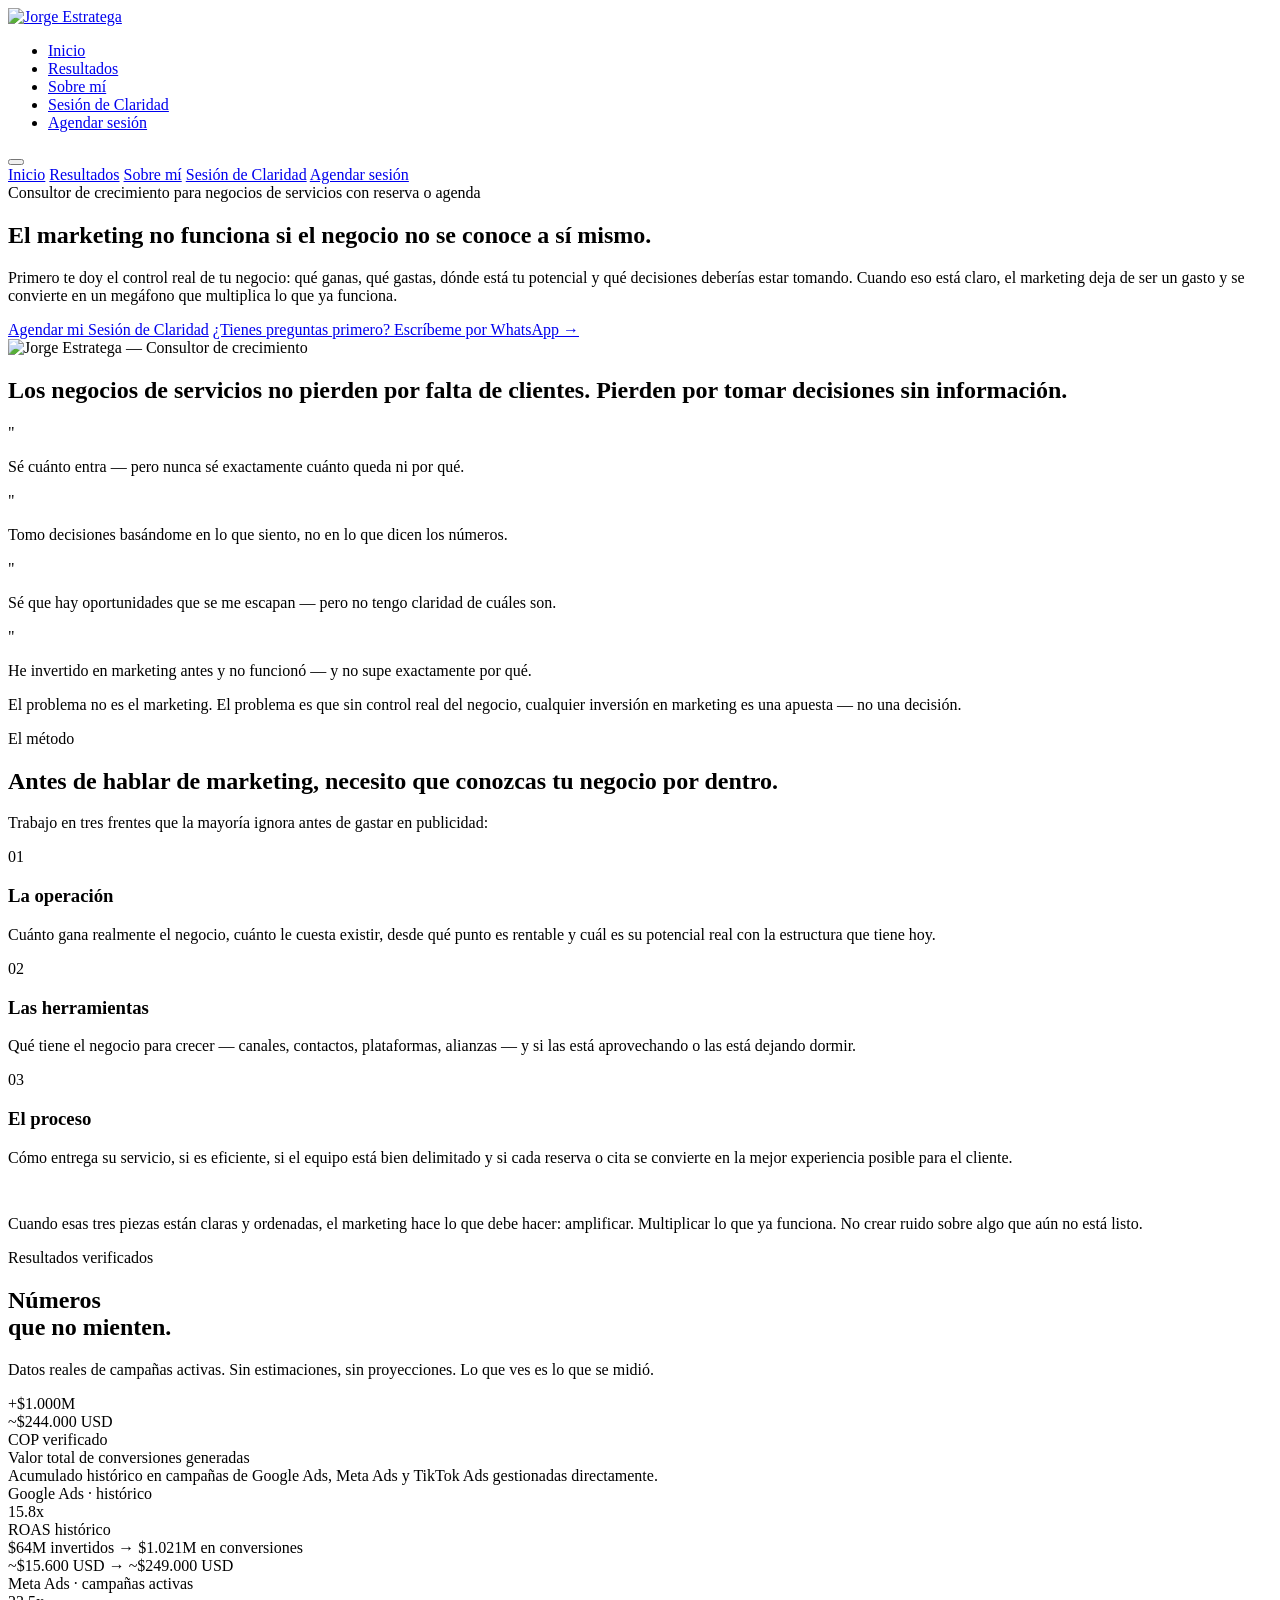
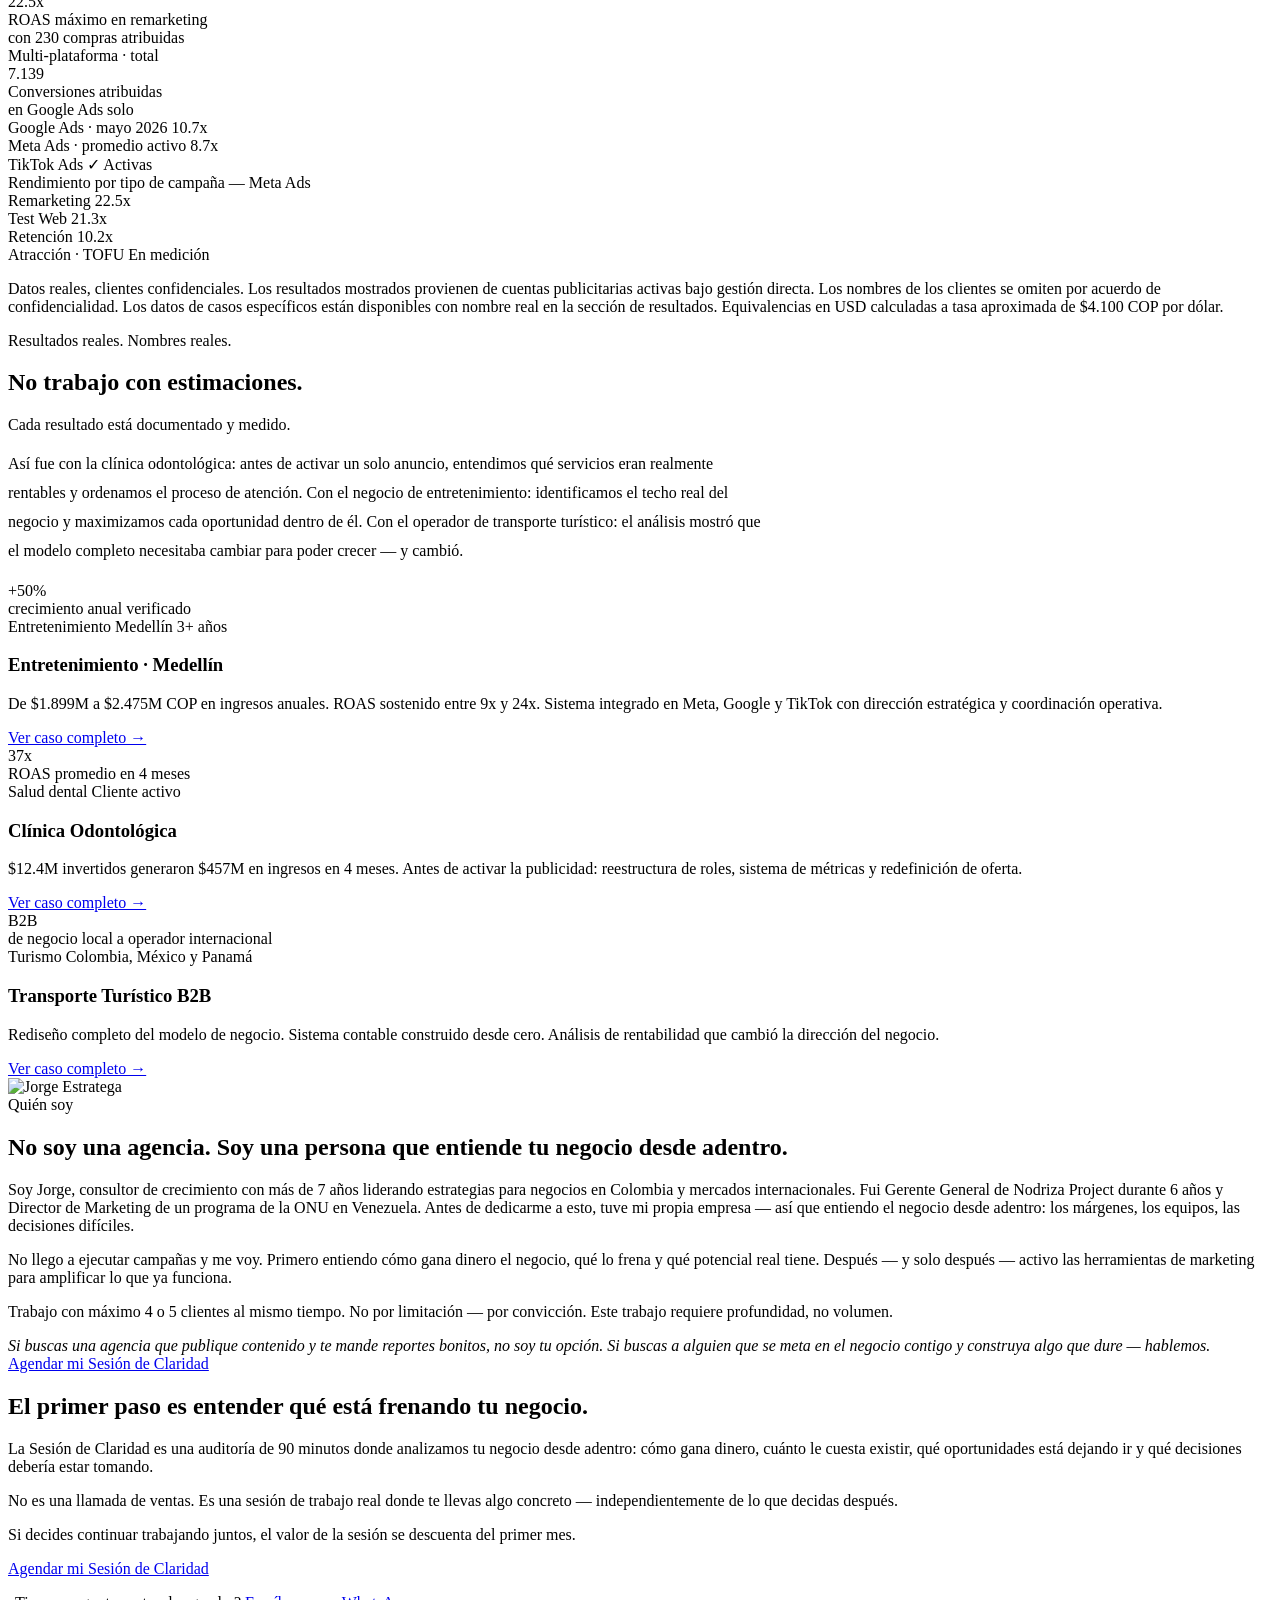
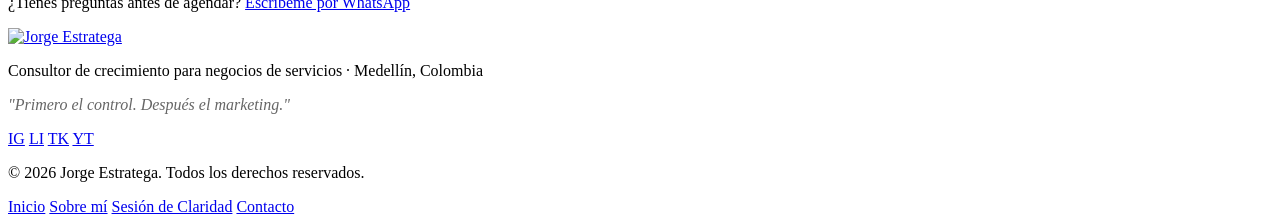
==== index.html @ acaaf055 "Add files via upload" ====
<!DOCTYPE html>
<html lang="es">
<head>
  <meta charset="UTF-8" />
  <meta name="viewport" content="width=device-width, initial-scale=1.0" />
  <title>Consultor de Marketing para Negocios de Servicios | Jorge Estratega</title>
  <meta name="description" content="Primero el control del negocio. Después el marketing. Consultor de crecimiento para negocios que dependen de reservas y citas en Colombia." />
  <meta name="robots" content="index, follow" />
  <meta property="og:title" content="Jorge Estratega — Consultor de Crecimiento" />
  <meta property="og:description" content="Primero el control del negocio. Después el marketing. Consultor de crecimiento para negocios que dependen de reservas y citas en Colombia." />
  <meta property="og:type" content="website" />
  <meta property="og:url" content="https://estrategademarketing.com" />
  <meta property="og:image" content="img/og-home.jpg" />
  <meta name="twitter:card" content="summary_large_image" />
  <meta name="twitter:title" content="Jorge Estratega — Consultor de Crecimiento" />
  <meta name="twitter:description" content="Primero el control. Después el marketing." />
  <script type="application/ld+json">
  {
    "@context": "https://schema.org",
    "@type": "Person",
    "name": "Jorge Estratega",
    "jobTitle": "Consultor de Crecimiento",
    "description": "Consultor de crecimiento para negocios de servicios en Medellín, Colombia.",
    "url": "https://estrategademarketing.com",
    "address": {
      "@type": "PostalAddress",
      "addressLocality": "Medellín",
      "addressCountry": "CO"
    },
    "sameAs": [
      "https://www.instagram.com/jorgeestrategaconsultor",
      "https://www.linkedin.com/in/jorgeestrategaconsultor"
    ]
  }
  </script>
  <link rel="stylesheet" href="css/styles.css" />
  <link rel="preconnect" href="https://fonts.googleapis.com" />
  <link rel="preconnect" href="https://fonts.gstatic.com" crossorigin />
  <link href="https://fonts.googleapis.com/css2?family=Bebas+Neue&family=DM+Sans:ital,wght@0,300;0,400;0,500;0,600;1,400&display=swap" rel="stylesheet" />
</head>
<body>

  <!-- NAVBAR -->
  <nav>
    <div class="nav-inner">
      <a href="index.html" class="nav-logo"><img src="img/logo-jorge-estratega.png" alt="Jorge Estratega" class="logo-img" /></a>
      <ul class="nav-links" role="list">
        <li><a href="index.html">Inicio</a></li>
        <li><a href="index.html#resultados">Resultados</a></li>
        <li><a href="sobre-mi.html">Sobre mí</a></li>
        <li><a href="sesion-de-claridad.html">Sesión de Claridad</a></li>
        <li><a href="sesion-de-claridad.html" class="nav-cta">Agendar sesión</a></li>
      </ul>
      <button class="nav-hamburger" aria-label="Abrir menú" aria-expanded="false">
        <span></span>
        <span></span>
        <span></span>
      </button>
    </div>
    <div class="nav-mobile" role="navigation" aria-label="Menú móvil">
      <a href="index.html">Inicio</a>
      <a href="index.html#resultados">Resultados</a>
      <a href="sobre-mi.html">Sobre mí</a>
      <a href="sesion-de-claridad.html">Sesión de Claridad</a>
      <a href="sesion-de-claridad.html">Agendar sesión</a>
    </div>
  </nav>

  <main>

    <!-- ═══════════════ HERO ═══════════════ -->
    <section class="hero">
      <div class="hero-inner">
        <div class="hero-content">
          <span class="label fade-in">Consultor de crecimiento para negocios de servicios con reserva o agenda</span>
          <h1 class="fade-in fade-in-delay-1">El marketing no funciona si el negocio no se conoce a sí mismo.</h1>
          <p class="hero-sub fade-in fade-in-delay-2">Primero te doy el control real de tu negocio: qué ganas, qué gastas, dónde está tu potencial y qué decisiones deberías estar tomando. Cuando eso está claro, el marketing deja de ser un gasto y se convierte en un megáfono que multiplica lo que ya funciona.</p>
          <div class="hero-ctas fade-in fade-in-delay-3">
            <a href="sesion-de-claridad.html" class="btn-primary">Agendar mi Sesión de Claridad</a>
            <a href="https://wa.me/57TUNUMERO" class="btn-text" target="_blank" rel="noopener noreferrer">¿Tienes preguntas primero? Escríbeme por WhatsApp →</a>
          </div>
        </div>
        <div class="hero-image fade-in fade-in-delay-2">
          <img src="img/jorge-hero.webp" alt="Jorge Estratega — Consultor de crecimiento" loading="eager" />
        </div>
      </div>
    </section>

    <!-- ═══════════════ EL PROBLEMA ═══════════════ -->
    <section class="section-problema">
      <div class="container">
        <h2 class="fade-in">Los negocios de servicios no pierden por falta de clientes. Pierden por tomar decisiones sin información.</h2>
        <div class="problem-grid">
          <div class="problem-card fade-in fade-in-delay-1">
            <span class="quote-mark">"</span>
            <p>Sé cuánto entra — pero nunca sé exactamente cuánto queda ni por qué.</p>
          </div>
          <div class="problem-card fade-in fade-in-delay-2">
            <span class="quote-mark">"</span>
            <p>Tomo decisiones basándome en lo que siento, no en lo que dicen los números.</p>
          </div>
          <div class="problem-card fade-in fade-in-delay-3">
            <span class="quote-mark">"</span>
            <p>Sé que hay oportunidades que se me escapan — pero no tengo claridad de cuáles son.</p>
          </div>
          <div class="problem-card fade-in fade-in-delay-4">
            <span class="quote-mark">"</span>
            <p>He invertido en marketing antes y no funcionó — y no supe exactamente por qué.</p>
          </div>
        </div>
        <p class="problem-close fade-in">El problema no es el marketing. El problema es que sin control real del negocio, cualquier inversión en marketing es una apuesta — no una decisión.</p>
      </div>
    </section>

    <!-- ═══════════════ EL MÉTODO ═══════════════ -->
    <section class="section-sac">
      <div class="container">
        <span class="label-dark fade-in">El método</span>
        <h2 class="fade-in fade-in-delay-1">Antes de hablar de marketing, necesito que conozcas tu negocio por dentro.</h2>
        <p class="section-intro fade-in fade-in-delay-2">Trabajo en tres frentes que la mayoría ignora antes de gastar en publicidad:</p>
        <div class="sac-grid">
          <div class="sac-card fade-in fade-in-delay-1">
            <div class="sac-num">01</div>
            <h3>La operación</h3>
            <p>Cuánto gana realmente el negocio, cuánto le cuesta existir, desde qué punto es rentable y cuál es su potencial real con la estructura que tiene hoy.</p>
          </div>
          <div class="sac-card fade-in fade-in-delay-2">
            <div class="sac-num">02</div>
            <h3>Las herramientas</h3>
            <p>Qué tiene el negocio para crecer — canales, contactos, plataformas, alianzas — y si las está aprovechando o las está dejando dormir.</p>
          </div>
          <div class="sac-card fade-in fade-in-delay-3">
            <div class="sac-num">03</div>
            <h3>El proceso</h3>
            <p>Cómo entrega su servicio, si es eficiente, si el equipo está bien delimitado y si cada reserva o cita se convierte en la mejor experiencia posible para el cliente.</p>
          </div>
        </div>
        <p class="problem-close fade-in" style="margin-top:48px; background:var(--blanco-roto);">Cuando esas tres piezas están claras y ordenadas, el marketing hace lo que debe hacer: amplificar. Multiplicar lo que ya funciona. No crear ruido sobre algo que aún no está listo.</p>
      </div>
    </section>

    <!-- ═══════════════ MÉTRICAS VERIFICADAS ═══════════════ -->
    <section class="section-metricas">
      <div class="container">
        <div class="metricas-header">
          <span class="label fade-in">Resultados verificados</span>
          <h2 class="fade-in fade-in-delay-1">Números<br>que no mienten.</h2>
          <p class="fade-in fade-in-delay-2">Datos reales de campañas activas. Sin estimaciones, sin proyecciones. Lo que ves es lo que se midió.</p>
        </div>

        <!-- Métrica principal -->
        <div class="metrica-principal fade-in">
          <div class="metrica-principal-nums">
            <div class="metrica-principal-num">+$1.000M</div>
            <div class="metrica-principal-usd">~$244.000 USD</div>
            <div class="metrica-principal-currency">COP verificado</div>
          </div>
          <div class="metrica-principal-info">
            <div class="metrica-principal-title">Valor total de conversiones generadas</div>
            <div class="metrica-principal-desc">Acumulado histórico en campañas de Google Ads, Meta Ads y TikTok Ads gestionadas directamente.</div>
          </div>
        </div>

        <!-- Grid por plataforma -->
        <div class="plataformas-grid">
          <div class="plataforma-card fade-in fade-in-delay-1">
            <div class="plataforma-badge">Google Ads · histórico</div>
            <div class="plataforma-num">15.8x</div>
            <div class="plataforma-label">ROAS histórico</div>
            <div class="plataforma-desc">$64M invertidos → $1.021M en conversiones</div>
            <div class="plataforma-usd">~$15.600 USD → ~$249.000 USD</div>
          </div>
          <div class="plataforma-card fade-in fade-in-delay-2">
            <div class="plataforma-badge">Meta Ads · campañas activas</div>
            <div class="plataforma-num">22.5x</div>
            <div class="plataforma-label">ROAS máximo en remarketing</div>
            <div class="plataforma-desc">con 230 compras atribuidas</div>
          </div>
          <div class="plataforma-card fade-in fade-in-delay-3">
            <div class="plataforma-badge">Multi-plataforma · total</div>
            <div class="plataforma-num">7.139</div>
            <div class="plataforma-label">Conversiones atribuidas</div>
            <div class="plataforma-desc">en Google Ads solo</div>
          </div>
        </div>

        <!-- ROAS actual -->
        <div class="roas-actual-grid">
          <div class="roas-item fade-in">
            <span class="roas-item-plataforma">Google Ads · mayo 2026</span>
            <span class="roas-item-valor">10.7x</span>
          </div>
          <div class="roas-item fade-in fade-in-delay-1">
            <span class="roas-item-plataforma">Meta Ads · promedio activo</span>
            <span class="roas-item-valor">8.7x</span>
          </div>
          <div class="roas-item fade-in fade-in-delay-2">
            <span class="roas-item-plataforma">TikTok Ads</span>
            <span class="roas-item-valor activo">✓ Activas</span>
          </div>
        </div>

        <!-- Meta Ads breakdown -->
        <div class="meta-breakdown fade-in">
          <div class="meta-breakdown-title">Rendimiento por tipo de campaña — Meta Ads</div>
          <div class="meta-breakdown-grid">
            <div class="meta-breakdown-item">
              <span class="meta-breakdown-tipo">Remarketing</span>
              <span class="meta-breakdown-roas">22.5x</span>
            </div>
            <div class="meta-breakdown-item">
              <span class="meta-breakdown-tipo">Test Web</span>
              <span class="meta-breakdown-roas">21.3x</span>
            </div>
            <div class="meta-breakdown-item">
              <span class="meta-breakdown-tipo">Retención</span>
              <span class="meta-breakdown-roas">10.2x</span>
            </div>
            <div class="meta-breakdown-item">
              <span class="meta-breakdown-tipo">Atracción · TOFU</span>
              <span class="meta-breakdown-roas tofu">En medición</span>
            </div>
          </div>
        </div>

        <p class="metricas-disclaimer fade-in">Datos reales, clientes confidenciales. Los resultados mostrados provienen de cuentas publicitarias activas bajo gestión directa. Los nombres de los clientes se omiten por acuerdo de confidencialidad. Los datos de casos específicos están disponibles con nombre real en la sección de resultados. Equivalencias en USD calculadas a tasa aproximada de $4.100 COP por dólar.</p>
      </div>
    </section>

    <!-- ═══════════════ RESULTADOS ═══════════════ -->
    <section class="section-resultados" id="resultados">
      <div class="container">
        <div class="section-header">
          <span class="label-dark fade-in">Resultados reales. Nombres reales.</span>
          <h2 class="fade-in fade-in-delay-1">No trabajo con estimaciones.</h2>
          <p class="section-intro fade-in fade-in-delay-2">Cada resultado está documentado y medido.</p>
          <p class="fade-in fade-in-delay-3" style="font-size:16px; color:var(--gris-carbon); line-height:1.8; max-width:760px; margin-top:8px;">Así fue con la clínica odontológica: antes de activar un solo anuncio, entendimos qué servicios eran realmente rentables y ordenamos el proceso de atención. Con el negocio de entretenimiento: identificamos el techo real del negocio y maximizamos cada oportunidad dentro de él. Con el operador de transporte turístico: el análisis mostró que el modelo completo necesitaba cambiar para poder crecer — y cambió.</p>
        </div>
        <div class="cases-grid">
          <article class="case-card fade-in fade-in-delay-1">
            <div class="case-metric">+50%</div>
            <div class="case-growth">crecimiento anual verificado</div>
            <div class="case-tags">
              <span>Entretenimiento</span>
              <span>Medellín</span>
              <span>3+ años</span>
            </div>
            <h3>Entretenimiento · Medellín</h3>
            <p>De $1.899M a $2.475M COP en ingresos anuales. ROAS sostenido entre 9x y 24x. Sistema integrado en Meta, Google y TikTok con dirección estratégica y coordinación operativa.</p>
            <a href="casos/enigma-escape-room.html" class="case-link">Ver caso completo →</a>
          </article>
          <article class="case-card fade-in fade-in-delay-2">
            <div class="case-metric">37x</div>
            <div class="case-growth">ROAS promedio en 4 meses</div>
            <div class="case-tags">
              <span>Salud dental</span>
              <span>Cliente activo</span>
            </div>
            <h3>Clínica Odontológica</h3>
            <p>$12.4M invertidos generaron $457M en ingresos en 4 meses. Antes de activar la publicidad: reestructura de roles, sistema de métricas y redefinición de oferta.</p>
            <a href="casos/dentalby.html" class="case-link">Ver caso completo →</a>
          </article>
          <article class="case-card fade-in fade-in-delay-3">
            <div class="case-metric">B2B</div>
            <div class="case-growth">de negocio local a operador internacional</div>
            <div class="case-tags">
              <span>Turismo</span>
              <span>Colombia, México y Panamá</span>
            </div>
            <h3>Transporte Turístico B2B</h3>
            <p>Rediseño completo del modelo de negocio. Sistema contable construido desde cero. Análisis de rentabilidad que cambió la dirección del negocio.</p>
            <a href="casos/transporcars.html" class="case-link">Ver caso completo →</a>
          </article>
        </div>
      </div>
    </section>

    <!-- ═══════════════ SOBRE MÍ ═══════════════ -->
    <section class="section-sobre">
      <div class="container">
        <div class="sobre-grid">
          <div class="sobre-image fade-in">
            <img src="img/jorge-sobre.webp" alt="Jorge Estratega" loading="lazy" />
          </div>
          <div class="sobre-content">
            <span class="label-dark fade-in">Quién soy</span>
            <h2 class="fade-in fade-in-delay-1">No soy una agencia. Soy una persona que entiende tu negocio desde adentro.</h2>
            <p class="fade-in fade-in-delay-2">Soy Jorge, consultor de crecimiento con más de 7 años liderando estrategias para negocios en Colombia y mercados internacionales. Fui Gerente General de Nodriza Project durante 6 años y Director de Marketing de un programa de la ONU en Venezuela. Antes de dedicarme a esto, tuve mi propia empresa — así que entiendo el negocio desde adentro: los márgenes, los equipos, las decisiones difíciles.</p>
            <p class="fade-in fade-in-delay-3">No llego a ejecutar campañas y me voy. Primero entiendo cómo gana dinero el negocio, qué lo frena y qué potencial real tiene. Después — y solo después — activo las herramientas de marketing para amplificar lo que ya funciona.</p>
            <p class="fade-in">Trabajo con máximo 4 o 5 clientes al mismo tiempo. No por limitación — por convicción. Este trabajo requiere profundidad, no volumen.</p>
            <em class="fade-in">Si buscas una agencia que publique contenido y te mande reportes bonitos, no soy tu opción. Si buscas a alguien que se meta en el negocio contigo y construya algo que dure — hablemos.</em>
            <div class="fade-in">
              <a href="sesion-de-claridad.html" class="btn-primary">Agendar mi Sesión de Claridad</a>
            </div>
          </div>
        </div>
      </div>
    </section>

    <!-- ═══════════════ CTA FINAL ═══════════════ -->
    <section class="section-cta-final">
      <div class="container">
        <div class="cta-final-inner">
          <h2 class="fade-in">El primer paso es entender qué está frenando tu negocio.</h2>
          <p class="fade-in fade-in-delay-1">La Sesión de Claridad es una auditoría de 90 minutos donde analizamos tu negocio desde adentro: cómo gana dinero, cuánto le cuesta existir, qué oportunidades está dejando ir y qué decisiones debería estar tomando.</p>
          <p class="fade-in fade-in-delay-2">No es una llamada de ventas. Es una sesión de trabajo real donde te llevas algo concreto — independientemente de lo que decidas después.</p>
          <p class="fade-in fade-in-delay-3">Si decides continuar trabajando juntos, el valor de la sesión se descuenta del primer mes.</p>
          <a href="sesion-de-claridad.html" class="btn-primary btn-large fade-in">Agendar mi Sesión de Claridad</a>
          <p class="cta-sub fade-in">¿Tienes preguntas antes de agendar? <a href="https://wa.me/57TUNUMERO" target="_blank" rel="noopener noreferrer">Escríbeme por WhatsApp</a></p>
        </div>
      </div>
    </section>

  </main>

  <!-- FOOTER -->
  <footer>
    <div class="footer-inner">
      <div class="footer-top">
        <div class="footer-brand">
          <a href="index.html" class="footer-logo"><img src="img/logo-jorge-estratega.png" alt="Jorge Estratega" class="footer-logo-img" /></a>
          <p class="footer-tagline">Consultor de crecimiento para negocios de servicios · Medellín, Colombia</p>
          <p class="footer-tagline" style="margin-top:4px; font-style:italic; color:#666;">"Primero el control. Después el marketing."</p>
        </div>
        <div class="footer-social">
          <a href="https://www.instagram.com/TUUSUARIO" target="_blank" rel="noopener noreferrer" aria-label="Instagram">IG</a>
          <a href="https://www.linkedin.com/in/TUUSUARIO" target="_blank" rel="noopener noreferrer" aria-label="LinkedIn">LI</a>
          <a href="https://www.tiktok.com/@TUUSUARIO" target="_blank" rel="noopener noreferrer" aria-label="TikTok">TK</a>
          <a href="https://www.youtube.com/@TUUSUARIO" target="_blank" rel="noopener noreferrer" aria-label="YouTube">YT</a>
        </div>
      </div>
      <div class="footer-bottom">
        <p class="footer-copy">© 2026 Jorge Estratega. Todos los derechos reservados.</p>
        <nav class="footer-nav" aria-label="Navegación del pie de página">
          <a href="index.html">Inicio</a>
          <a href="sobre-mi.html">Sobre mí</a>
          <a href="sesion-de-claridad.html">Sesión de Claridad</a>
          <a href="contacto.html">Contacto</a>
        </nav>
      </div>
    </div>
  </footer>

  <script src="js/main.js"></script>
</body>
</html>
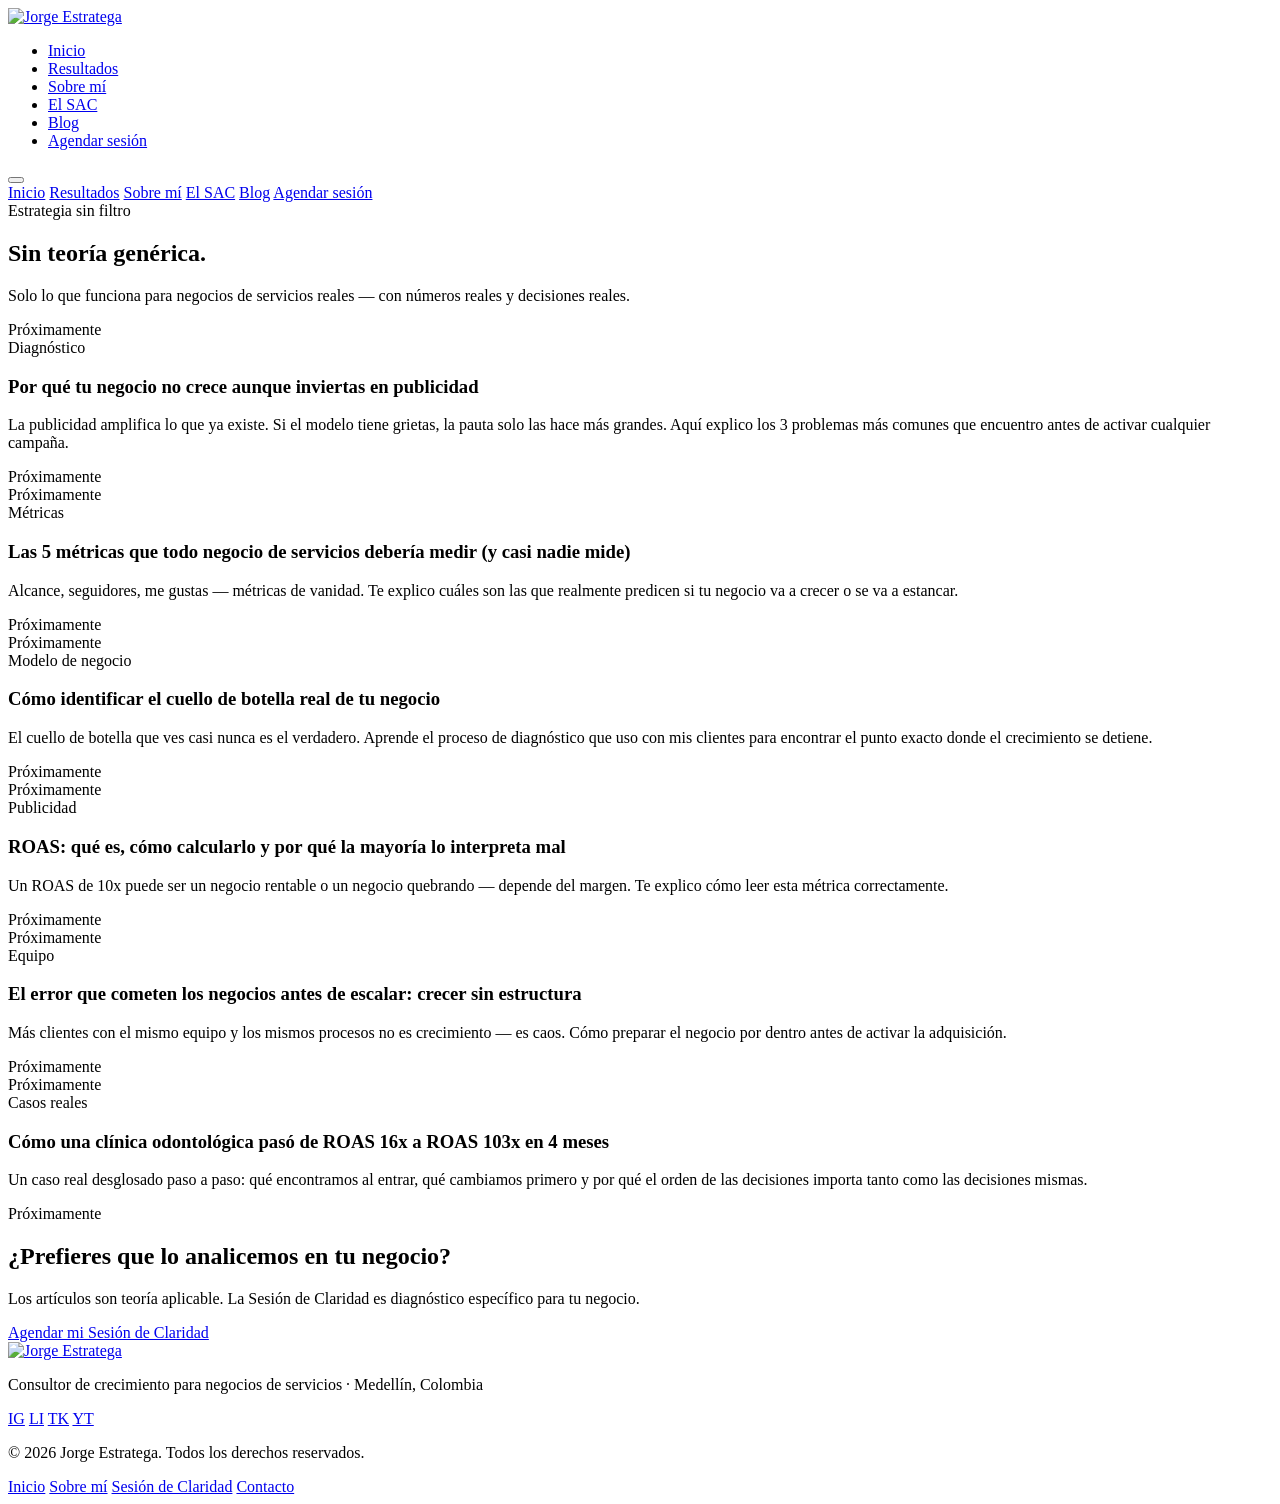
==== commit 19a4854c: "Add files via upload" ====
--- a/index.html
+++ b/index.html
@@ -1,326 +1,154 @@
-<!DOCTYPE html>
+﻿<!DOCTYPE html>
 <html lang="es">
 <head>
   <meta charset="UTF-8" />
   <meta name="viewport" content="width=device-width, initial-scale=1.0" />
-  <title>Consultor de Marketing para Negocios de Servicios | Jorge Estratega</title>
-  <meta name="description" content="Primero el control del negocio. Después el marketing. Consultor de crecimiento para negocios que dependen de reservas y citas en Colombia." />
-  <meta name="robots" content="index, follow" />
-  <meta property="og:title" content="Jorge Estratega — Consultor de Crecimiento" />
-  <meta property="og:description" content="Primero el control del negocio. Después el marketing. Consultor de crecimiento para negocios que dependen de reservas y citas en Colombia." />
+  <title>Blog — Jorge Estratega</title>
+  <meta name="description" content="Artículos sobre estrategia de negocios, marketing medible y crecimiento para negocios de servicios en Colombia." />
+  <meta property="og:title" content="Blog — Jorge Estratega" />
+  <meta property="og:description" content="Sin teoría genérica. Solo lo que funciona para negocios de servicios reales." />
   <meta property="og:type" content="website" />
-  <meta property="og:url" content="https://estrategademarketing.com" />
-  <meta property="og:image" content="img/og-home.jpg" />
-  <meta name="twitter:card" content="summary_large_image" />
-  <meta name="twitter:title" content="Jorge Estratega — Consultor de Crecimiento" />
-  <meta name="twitter:description" content="Primero el control. Después el marketing." />
-  <script type="application/ld+json">
-  {
-    "@context": "https://schema.org",
-    "@type": "Person",
-    "name": "Jorge Estratega",
-    "jobTitle": "Consultor de Crecimiento",
-    "description": "Consultor de crecimiento para negocios de servicios en Medellín, Colombia.",
-    "url": "https://estrategademarketing.com",
-    "address": {
-      "@type": "PostalAddress",
-      "addressLocality": "Medellín",
-      "addressCountry": "CO"
-    },
-    "sameAs": [
-      "https://www.instagram.com/jorgeestrategaconsultor",
-      "https://www.linkedin.com/in/jorgeestrategaconsultor"
-    ]
-  }
-  </script>
-  <link rel="stylesheet" href="css/styles.css" />
+  <link rel="stylesheet" href="../css/styles.css" />
   <link rel="preconnect" href="https://fonts.googleapis.com" />
   <link rel="preconnect" href="https://fonts.gstatic.com" crossorigin />
   <link href="https://fonts.googleapis.com/css2?family=Bebas+Neue&family=DM+Sans:ital,wght@0,300;0,400;0,500;0,600;1,400&display=swap" rel="stylesheet" />
 </head>
 <body>
 
-  <!-- NAVBAR -->
   <nav>
     <div class="nav-inner">
-      <a href="index.html" class="nav-logo"><img src="img/logo-jorge-estratega.png" alt="Jorge Estratega" class="logo-img" /></a>
+      <a href="../index.html" class="nav-logo"><img src="../img/logo-jorge-estratega.png" alt="Jorge Estratega" class="logo-img" /></a>
       <ul class="nav-links" role="list">
-        <li><a href="index.html">Inicio</a></li>
-        <li><a href="index.html#resultados">Resultados</a></li>
-        <li><a href="sobre-mi.html">Sobre mí</a></li>
-        <li><a href="sesion-de-claridad.html">Sesión de Claridad</a></li>
-        <li><a href="sesion-de-claridad.html" class="nav-cta">Agendar sesión</a></li>
+        <li><a href="../index.html">Inicio</a></li>
+        <li><a href="../index.html#resultados">Resultados</a></li>
+        <li><a href="../sobre-mi.html">Sobre mí</a></li>
+        <li><a href="../el-sac.html">El SAC</a></li>
+        <li><a href="../blog/index.html">Blog</a></li>
+        <li><a href="../sesion-de-claridad.html" class="nav-cta">Agendar sesión</a></li>
       </ul>
       <button class="nav-hamburger" aria-label="Abrir menú" aria-expanded="false">
-        <span></span>
-        <span></span>
-        <span></span>
+        <span></span><span></span><span></span>
       </button>
     </div>
-    <div class="nav-mobile" role="navigation" aria-label="Menú móvil">
-      <a href="index.html">Inicio</a>
-      <a href="index.html#resultados">Resultados</a>
-      <a href="sobre-mi.html">Sobre mí</a>
-      <a href="sesion-de-claridad.html">Sesión de Claridad</a>
-      <a href="sesion-de-claridad.html">Agendar sesión</a>
+    <div class="nav-mobile">
+      <a href="../index.html">Inicio</a>
+      <a href="../index.html#resultados">Resultados</a>
+      <a href="../sobre-mi.html">Sobre mí</a>
+      <a href="../el-sac.html">El SAC</a>
+      <a href="index.html">Blog</a>
+      <a href="../sesion-de-claridad.html">Agendar sesión</a>
     </div>
   </nav>
 
   <main>
 
-    <!-- ═══════════════ HERO ═══════════════ -->
-    <section class="hero">
-      <div class="hero-inner">
-        <div class="hero-content">
-          <span class="label fade-in">Consultor de crecimiento para negocios de servicios con reserva o agenda</span>
-          <h1 class="fade-in fade-in-delay-1">El marketing no funciona si el negocio no se conoce a sí mismo.</h1>
-          <p class="hero-sub fade-in fade-in-delay-2">Primero te doy el control real de tu negocio: qué ganas, qué gastas, dónde está tu potencial y qué decisiones deberías estar tomando. Cuando eso está claro, el marketing deja de ser un gasto y se convierte en un megáfono que multiplica lo que ya funciona.</p>
-          <div class="hero-ctas fade-in fade-in-delay-3">
-            <a href="sesion-de-claridad.html" class="btn-primary">Agendar mi Sesión de Claridad</a>
-            <a href="https://wa.me/57TUNUMERO" class="btn-text" target="_blank" rel="noopener noreferrer">¿Tienes preguntas primero? Escríbeme por WhatsApp →</a>
-          </div>
-        </div>
-        <div class="hero-image fade-in fade-in-delay-2">
-          <img src="img/jorge-hero.webp" alt="Jorge Estratega — Consultor de crecimiento" loading="eager" />
+    <section class="blog-hero">
+      <div class="blog-hero-inner">
+        <span class="label fade-in">Estrategia sin filtro</span>
+        <h1 class="fade-in fade-in-delay-1">Sin teoría genérica.</h1>
+        <p class="blog-hero-sub fade-in fade-in-delay-2">Solo lo que funciona para negocios de servicios reales — con números reales y decisiones reales.</p>
+      </div>
+    </section>
+
+    <section class="section-blog">
+      <div class="container">
+        <div class="blog-grid">
+
+          <article class="blog-card fade-in fade-in-delay-1">
+            <div class="blog-card-img" aria-label="Imagen del artículo">Próximamente</div>
+            <div class="blog-card-body">
+              <span class="blog-card-cat">Diagnóstico</span>
+              <h3>Por qué tu negocio no crece aunque inviertas en publicidad</h3>
+              <p>La publicidad amplifica lo que ya existe. Si el modelo tiene grietas, la pauta solo las hace más grandes. Aquí explico los 3 problemas más comunes que encuentro antes de activar cualquier campaña.</p>
+              <div class="blog-card-meta">
+                <span>Próximamente</span>
+              </div>
+            </div>
+          </article>
+
+          <article class="blog-card fade-in fade-in-delay-2">
+            <div class="blog-card-img" aria-label="Imagen del artículo">Próximamente</div>
+            <div class="blog-card-body">
+              <span class="blog-card-cat">Métricas</span>
+              <h3>Las 5 métricas que todo negocio de servicios debería medir (y casi nadie mide)</h3>
+              <p>Alcance, seguidores, me gustas — métricas de vanidad. Te explico cuáles son las que realmente predicen si tu negocio va a crecer o se va a estancar.</p>
+              <div class="blog-card-meta">
+                <span>Próximamente</span>
+              </div>
+            </div>
+          </article>
+
+          <article class="blog-card fade-in fade-in-delay-3">
+            <div class="blog-card-img" aria-label="Imagen del artículo">Próximamente</div>
+            <div class="blog-card-body">
+              <span class="blog-card-cat">Modelo de negocio</span>
+              <h3>Cómo identificar el cuello de botella real de tu negocio</h3>
+              <p>El cuello de botella que ves casi nunca es el verdadero. Aprende el proceso de diagnóstico que uso con mis clientes para encontrar el punto exacto donde el crecimiento se detiene.</p>
+              <div class="blog-card-meta">
+                <span>Próximamente</span>
+              </div>
+            </div>
+          </article>
+
+          <article class="blog-card fade-in fade-in-delay-1">
+            <div class="blog-card-img" aria-label="Imagen del artículo">Próximamente</div>
+            <div class="blog-card-body">
+              <span class="blog-card-cat">Publicidad</span>
+              <h3>ROAS: qué es, cómo calcularlo y por qué la mayoría lo interpreta mal</h3>
+              <p>Un ROAS de 10x puede ser un negocio rentable o un negocio quebrando — depende del margen. Te explico cómo leer esta métrica correctamente.</p>
+              <div class="blog-card-meta">
+                <span>Próximamente</span>
+              </div>
+            </div>
+          </article>
+
+          <article class="blog-card fade-in fade-in-delay-2">
+            <div class="blog-card-img" aria-label="Imagen del artículo">Próximamente</div>
+            <div class="blog-card-body">
+              <span class="blog-card-cat">Equipo</span>
+              <h3>El error que cometen los negocios antes de escalar: crecer sin estructura</h3>
+              <p>Más clientes con el mismo equipo y los mismos procesos no es crecimiento — es caos. Cómo preparar el negocio por dentro antes de activar la adquisición.</p>
+              <div class="blog-card-meta">
+                <span>Próximamente</span>
+              </div>
+            </div>
+          </article>
+
+          <article class="blog-card fade-in fade-in-delay-3">
+            <div class="blog-card-img" aria-label="Imagen del artículo">Próximamente</div>
+            <div class="blog-card-body">
+              <span class="blog-card-cat">Casos reales</span>
+              <h3>Cómo una clínica odontológica pasó de ROAS 16x a ROAS 103x en 4 meses</h3>
+              <p>Un caso real desglosado paso a paso: qué encontramos al entrar, qué cambiamos primero y por qué el orden de las decisiones importa tanto como las decisiones mismas.</p>
+              <div class="blog-card-meta">
+                <span>Próximamente</span>
+              </div>
+            </div>
+          </article>
+
         </div>
       </div>
     </section>
 
-    <!-- ═══════════════ EL PROBLEMA ═══════════════ -->
-    <section class="section-problema">
-      <div class="container">
-        <h2 class="fade-in">Los negocios de servicios no pierden por falta de clientes. Pierden por tomar decisiones sin información.</h2>
-        <div class="problem-grid">
-          <div class="problem-card fade-in fade-in-delay-1">
-            <span class="quote-mark">"</span>
-            <p>Sé cuánto entra — pero nunca sé exactamente cuánto queda ni por qué.</p>
-          </div>
-          <div class="problem-card fade-in fade-in-delay-2">
-            <span class="quote-mark">"</span>
-            <p>Tomo decisiones basándome en lo que siento, no en lo que dicen los números.</p>
-          </div>
-          <div class="problem-card fade-in fade-in-delay-3">
-            <span class="quote-mark">"</span>
-            <p>Sé que hay oportunidades que se me escapan — pero no tengo claridad de cuáles son.</p>
-          </div>
-          <div class="problem-card fade-in fade-in-delay-4">
-            <span class="quote-mark">"</span>
-            <p>He invertido en marketing antes y no funcionó — y no supe exactamente por qué.</p>
-          </div>
-        </div>
-        <p class="problem-close fade-in">El problema no es el marketing. El problema es que sin control real del negocio, cualquier inversión en marketing es una apuesta — no una decisión.</p>
-      </div>
-    </section>
-
-    <!-- ═══════════════ EL MÉTODO ═══════════════ -->
-    <section class="section-sac">
-      <div class="container">
-        <span class="label-dark fade-in">El método</span>
-        <h2 class="fade-in fade-in-delay-1">Antes de hablar de marketing, necesito que conozcas tu negocio por dentro.</h2>
-        <p class="section-intro fade-in fade-in-delay-2">Trabajo en tres frentes que la mayoría ignora antes de gastar en publicidad:</p>
-        <div class="sac-grid">
-          <div class="sac-card fade-in fade-in-delay-1">
-            <div class="sac-num">01</div>
-            <h3>La operación</h3>
-            <p>Cuánto gana realmente el negocio, cuánto le cuesta existir, desde qué punto es rentable y cuál es su potencial real con la estructura que tiene hoy.</p>
-          </div>
-          <div class="sac-card fade-in fade-in-delay-2">
-            <div class="sac-num">02</div>
-            <h3>Las herramientas</h3>
-            <p>Qué tiene el negocio para crecer — canales, contactos, plataformas, alianzas — y si las está aprovechando o las está dejando dormir.</p>
-          </div>
-          <div class="sac-card fade-in fade-in-delay-3">
-            <div class="sac-num">03</div>
-            <h3>El proceso</h3>
-            <p>Cómo entrega su servicio, si es eficiente, si el equipo está bien delimitado y si cada reserva o cita se convierte en la mejor experiencia posible para el cliente.</p>
-          </div>
-        </div>
-        <p class="problem-close fade-in" style="margin-top:48px; background:var(--blanco-roto);">Cuando esas tres piezas están claras y ordenadas, el marketing hace lo que debe hacer: amplificar. Multiplicar lo que ya funciona. No crear ruido sobre algo que aún no está listo.</p>
-      </div>
-    </section>
-
-    <!-- ═══════════════ MÉTRICAS VERIFICADAS ═══════════════ -->
-    <section class="section-metricas">
-      <div class="container">
-        <div class="metricas-header">
-          <span class="label fade-in">Resultados verificados</span>
-          <h2 class="fade-in fade-in-delay-1">Números<br>que no mienten.</h2>
-          <p class="fade-in fade-in-delay-2">Datos reales de campañas activas. Sin estimaciones, sin proyecciones. Lo que ves es lo que se midió.</p>
-        </div>
-
-        <!-- Métrica principal -->
-        <div class="metrica-principal fade-in">
-          <div class="metrica-principal-nums">
-            <div class="metrica-principal-num">+$1.000M</div>
-            <div class="metrica-principal-usd">~$244.000 USD</div>
-            <div class="metrica-principal-currency">COP verificado</div>
-          </div>
-          <div class="metrica-principal-info">
-            <div class="metrica-principal-title">Valor total de conversiones generadas</div>
-            <div class="metrica-principal-desc">Acumulado histórico en campañas de Google Ads, Meta Ads y TikTok Ads gestionadas directamente.</div>
-          </div>
-        </div>
-
-        <!-- Grid por plataforma -->
-        <div class="plataformas-grid">
-          <div class="plataforma-card fade-in fade-in-delay-1">
-            <div class="plataforma-badge">Google Ads · histórico</div>
-            <div class="plataforma-num">15.8x</div>
-            <div class="plataforma-label">ROAS histórico</div>
-            <div class="plataforma-desc">$64M invertidos → $1.021M en conversiones</div>
-            <div class="plataforma-usd">~$15.600 USD → ~$249.000 USD</div>
-          </div>
-          <div class="plataforma-card fade-in fade-in-delay-2">
-            <div class="plataforma-badge">Meta Ads · campañas activas</div>
-            <div class="plataforma-num">22.5x</div>
-            <div class="plataforma-label">ROAS máximo en remarketing</div>
-            <div class="plataforma-desc">con 230 compras atribuidas</div>
-          </div>
-          <div class="plataforma-card fade-in fade-in-delay-3">
-            <div class="plataforma-badge">Multi-plataforma · total</div>
-            <div class="plataforma-num">7.139</div>
-            <div class="plataforma-label">Conversiones atribuidas</div>
-            <div class="plataforma-desc">en Google Ads solo</div>
-          </div>
-        </div>
-
-        <!-- ROAS actual -->
-        <div class="roas-actual-grid">
-          <div class="roas-item fade-in">
-            <span class="roas-item-plataforma">Google Ads · mayo 2026</span>
-            <span class="roas-item-valor">10.7x</span>
-          </div>
-          <div class="roas-item fade-in fade-in-delay-1">
-            <span class="roas-item-plataforma">Meta Ads · promedio activo</span>
-            <span class="roas-item-valor">8.7x</span>
-          </div>
-          <div class="roas-item fade-in fade-in-delay-2">
-            <span class="roas-item-plataforma">TikTok Ads</span>
-            <span class="roas-item-valor activo">✓ Activas</span>
-          </div>
-        </div>
-
-        <!-- Meta Ads breakdown -->
-        <div class="meta-breakdown fade-in">
-          <div class="meta-breakdown-title">Rendimiento por tipo de campaña — Meta Ads</div>
-          <div class="meta-breakdown-grid">
-            <div class="meta-breakdown-item">
-              <span class="meta-breakdown-tipo">Remarketing</span>
-              <span class="meta-breakdown-roas">22.5x</span>
-            </div>
-            <div class="meta-breakdown-item">
-              <span class="meta-breakdown-tipo">Test Web</span>
-              <span class="meta-breakdown-roas">21.3x</span>
-            </div>
-            <div class="meta-breakdown-item">
-              <span class="meta-breakdown-tipo">Retención</span>
-              <span class="meta-breakdown-roas">10.2x</span>
-            </div>
-            <div class="meta-breakdown-item">
-              <span class="meta-breakdown-tipo">Atracción · TOFU</span>
-              <span class="meta-breakdown-roas tofu">En medición</span>
-            </div>
-          </div>
-        </div>
-
-        <p class="metricas-disclaimer fade-in">Datos reales, clientes confidenciales. Los resultados mostrados provienen de cuentas publicitarias activas bajo gestión directa. Los nombres de los clientes se omiten por acuerdo de confidencialidad. Los datos de casos específicos están disponibles con nombre real en la sección de resultados. Equivalencias en USD calculadas a tasa aproximada de $4.100 COP por dólar.</p>
-      </div>
-    </section>
-
-    <!-- ═══════════════ RESULTADOS ═══════════════ -->
-    <section class="section-resultados" id="resultados">
-      <div class="container">
-        <div class="section-header">
-          <span class="label-dark fade-in">Resultados reales. Nombres reales.</span>
-          <h2 class="fade-in fade-in-delay-1">No trabajo con estimaciones.</h2>
-          <p class="section-intro fade-in fade-in-delay-2">Cada resultado está documentado y medido.</p>
-          <p class="fade-in fade-in-delay-3" style="font-size:16px; color:var(--gris-carbon); line-height:1.8; max-width:760px; margin-top:8px;">Así fue con la clínica odontológica: antes de activar un solo anuncio, entendimos qué servicios eran realmente rentables y ordenamos el proceso de atención. Con el negocio de entretenimiento: identificamos el techo real del negocio y maximizamos cada oportunidad dentro de él. Con el operador de transporte turístico: el análisis mostró que el modelo completo necesitaba cambiar para poder crecer — y cambió.</p>
-        </div>
-        <div class="cases-grid">
-          <article class="case-card fade-in fade-in-delay-1">
-            <div class="case-metric">+50%</div>
-            <div class="case-growth">crecimiento anual verificado</div>
-            <div class="case-tags">
-              <span>Entretenimiento</span>
-              <span>Medellín</span>
-              <span>3+ años</span>
-            </div>
-            <h3>Entretenimiento · Medellín</h3>
-            <p>De $1.899M a $2.475M COP en ingresos anuales. ROAS sostenido entre 9x y 24x. Sistema integrado en Meta, Google y TikTok con dirección estratégica y coordinación operativa.</p>
-            <a href="casos/enigma-escape-room.html" class="case-link">Ver caso completo →</a>
-          </article>
-          <article class="case-card fade-in fade-in-delay-2">
-            <div class="case-metric">37x</div>
-            <div class="case-growth">ROAS promedio en 4 meses</div>
-            <div class="case-tags">
-              <span>Salud dental</span>
-              <span>Cliente activo</span>
-            </div>
-            <h3>Clínica Odontológica</h3>
-            <p>$12.4M invertidos generaron $457M en ingresos en 4 meses. Antes de activar la publicidad: reestructura de roles, sistema de métricas y redefinición de oferta.</p>
-            <a href="casos/dentalby.html" class="case-link">Ver caso completo →</a>
-          </article>
-          <article class="case-card fade-in fade-in-delay-3">
-            <div class="case-metric">B2B</div>
-            <div class="case-growth">de negocio local a operador internacional</div>
-            <div class="case-tags">
-              <span>Turismo</span>
-              <span>Colombia, México y Panamá</span>
-            </div>
-            <h3>Transporte Turístico B2B</h3>
-            <p>Rediseño completo del modelo de negocio. Sistema contable construido desde cero. Análisis de rentabilidad que cambió la dirección del negocio.</p>
-            <a href="casos/transporcars.html" class="case-link">Ver caso completo →</a>
-          </article>
-        </div>
-      </div>
-    </section>
-
-    <!-- ═══════════════ SOBRE MÍ ═══════════════ -->
-    <section class="section-sobre">
-      <div class="container">
-        <div class="sobre-grid">
-          <div class="sobre-image fade-in">
-            <img src="img/jorge-sobre.webp" alt="Jorge Estratega" loading="lazy" />
-          </div>
-          <div class="sobre-content">
-            <span class="label-dark fade-in">Quién soy</span>
-            <h2 class="fade-in fade-in-delay-1">No soy una agencia. Soy una persona que entiende tu negocio desde adentro.</h2>
-            <p class="fade-in fade-in-delay-2">Soy Jorge, consultor de crecimiento con más de 7 años liderando estrategias para negocios en Colombia y mercados internacionales. Fui Gerente General de Nodriza Project durante 6 años y Director de Marketing de un programa de la ONU en Venezuela. Antes de dedicarme a esto, tuve mi propia empresa — así que entiendo el negocio desde adentro: los márgenes, los equipos, las decisiones difíciles.</p>
-            <p class="fade-in fade-in-delay-3">No llego a ejecutar campañas y me voy. Primero entiendo cómo gana dinero el negocio, qué lo frena y qué potencial real tiene. Después — y solo después — activo las herramientas de marketing para amplificar lo que ya funciona.</p>
-            <p class="fade-in">Trabajo con máximo 4 o 5 clientes al mismo tiempo. No por limitación — por convicción. Este trabajo requiere profundidad, no volumen.</p>
-            <em class="fade-in">Si buscas una agencia que publique contenido y te mande reportes bonitos, no soy tu opción. Si buscas a alguien que se meta en el negocio contigo y construya algo que dure — hablemos.</em>
-            <div class="fade-in">
-              <a href="sesion-de-claridad.html" class="btn-primary">Agendar mi Sesión de Claridad</a>
-            </div>
-          </div>
-        </div>
-      </div>
-    </section>
-
-    <!-- ═══════════════ CTA FINAL ═══════════════ -->
+    <!-- CTA Newsletter/Sesión -->
     <section class="section-cta-final">
       <div class="container">
         <div class="cta-final-inner">
-          <h2 class="fade-in">El primer paso es entender qué está frenando tu negocio.</h2>
-          <p class="fade-in fade-in-delay-1">La Sesión de Claridad es una auditoría de 90 minutos donde analizamos tu negocio desde adentro: cómo gana dinero, cuánto le cuesta existir, qué oportunidades está dejando ir y qué decisiones debería estar tomando.</p>
-          <p class="fade-in fade-in-delay-2">No es una llamada de ventas. Es una sesión de trabajo real donde te llevas algo concreto — independientemente de lo que decidas después.</p>
-          <p class="fade-in fade-in-delay-3">Si decides continuar trabajando juntos, el valor de la sesión se descuenta del primer mes.</p>
-          <a href="sesion-de-claridad.html" class="btn-primary btn-large fade-in">Agendar mi Sesión de Claridad</a>
-          <p class="cta-sub fade-in">¿Tienes preguntas antes de agendar? <a href="https://wa.me/57TUNUMERO" target="_blank" rel="noopener noreferrer">Escríbeme por WhatsApp</a></p>
+          <h2 class="fade-in">¿Prefieres que lo analicemos en tu negocio?</h2>
+          <p class="fade-in fade-in-delay-1">Los artículos son teoría aplicable. La Sesión de Claridad es diagnóstico específico para tu negocio.</p>
+          <a href="../sesion-de-claridad.html" class="btn-primary btn-large fade-in fade-in-delay-2">Agendar mi Sesión de Claridad</a>
         </div>
       </div>
     </section>
 
   </main>
 
-  <!-- FOOTER -->
   <footer>
     <div class="footer-inner">
       <div class="footer-top">
         <div class="footer-brand">
-          <a href="index.html" class="footer-logo"><img src="img/logo-jorge-estratega.png" alt="Jorge Estratega" class="footer-logo-img" /></a>
+          <a href="../index.html" class="footer-logo"><img src="../img/logo-jorge-estratega.png" alt="Jorge Estratega" class="footer-logo-img" /></a>
           <p class="footer-tagline">Consultor de crecimiento para negocios de servicios · Medellín, Colombia</p>
-          <p class="footer-tagline" style="margin-top:4px; font-style:italic; color:#666;">"Primero el control. Después el marketing."</p>
         </div>
         <div class="footer-social">
           <a href="https://www.instagram.com/TUUSUARIO" target="_blank" rel="noopener noreferrer" aria-label="Instagram">IG</a>
@@ -332,15 +160,16 @@
       <div class="footer-bottom">
         <p class="footer-copy">© 2026 Jorge Estratega. Todos los derechos reservados.</p>
         <nav class="footer-nav" aria-label="Navegación del pie de página">
-          <a href="index.html">Inicio</a>
-          <a href="sobre-mi.html">Sobre mí</a>
-          <a href="sesion-de-claridad.html">Sesión de Claridad</a>
-          <a href="contacto.html">Contacto</a>
+          <a href="../index.html">Inicio</a>
+          <a href="../sobre-mi.html">Sobre mí</a>
+          <a href="../sesion-de-claridad.html">Sesión de Claridad</a>
+          <a href="../contacto.html">Contacto</a>
         </nav>
       </div>
     </div>
   </footer>
 
-  <script src="js/main.js"></script>
+  <script src="../js/main.js"></script>
 </body>
 </html>
+
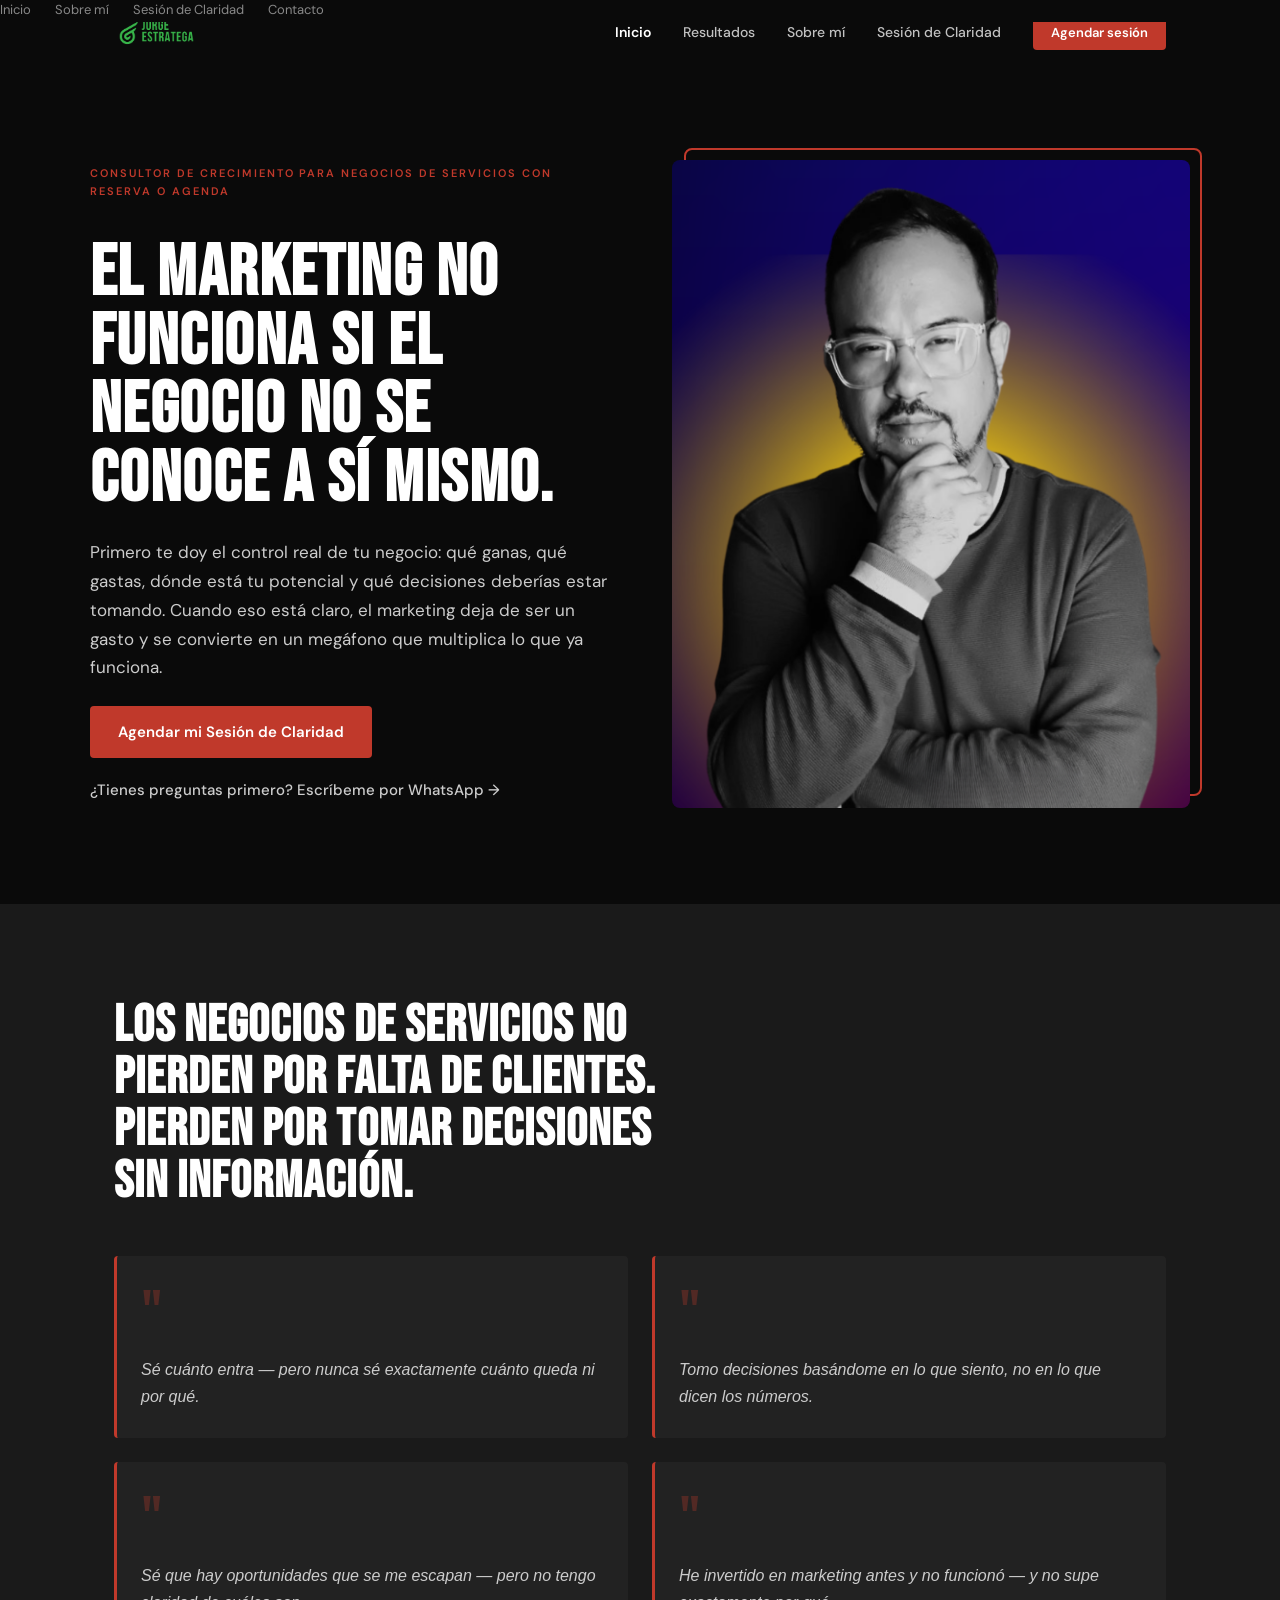
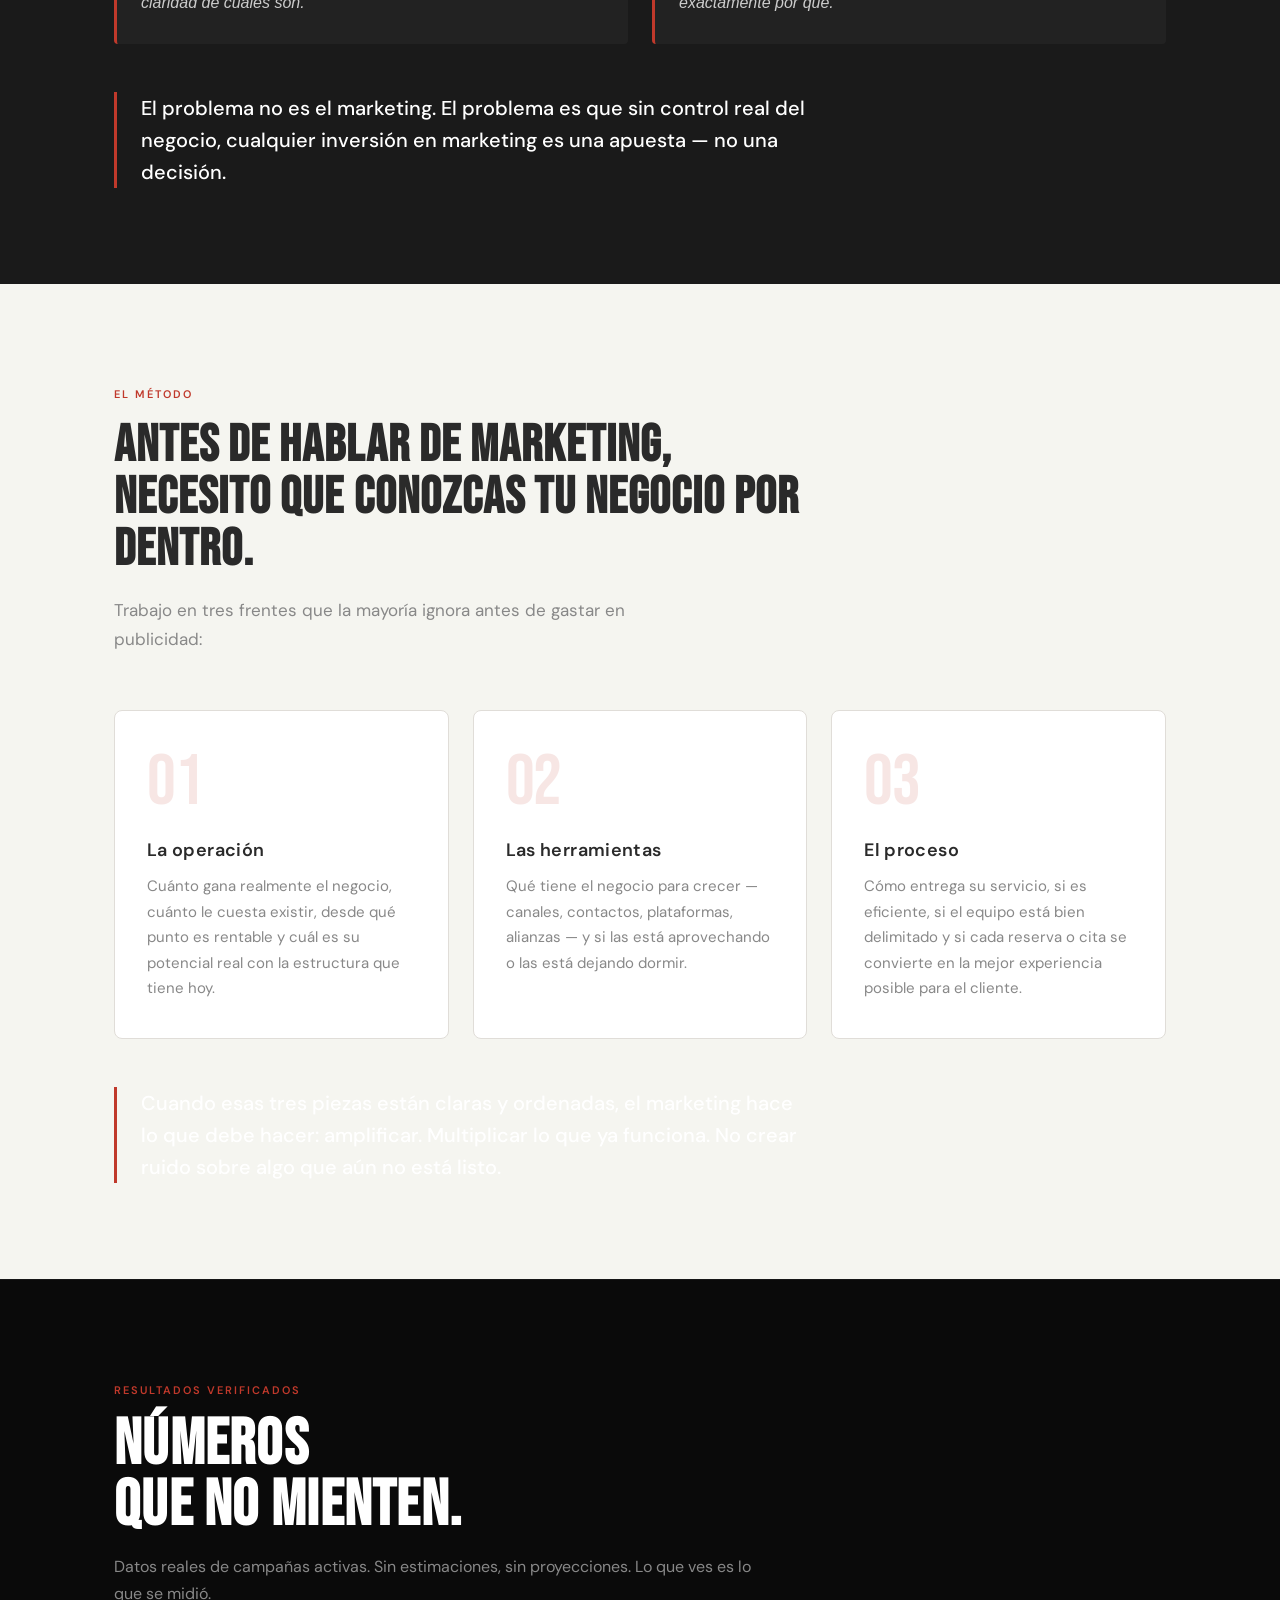
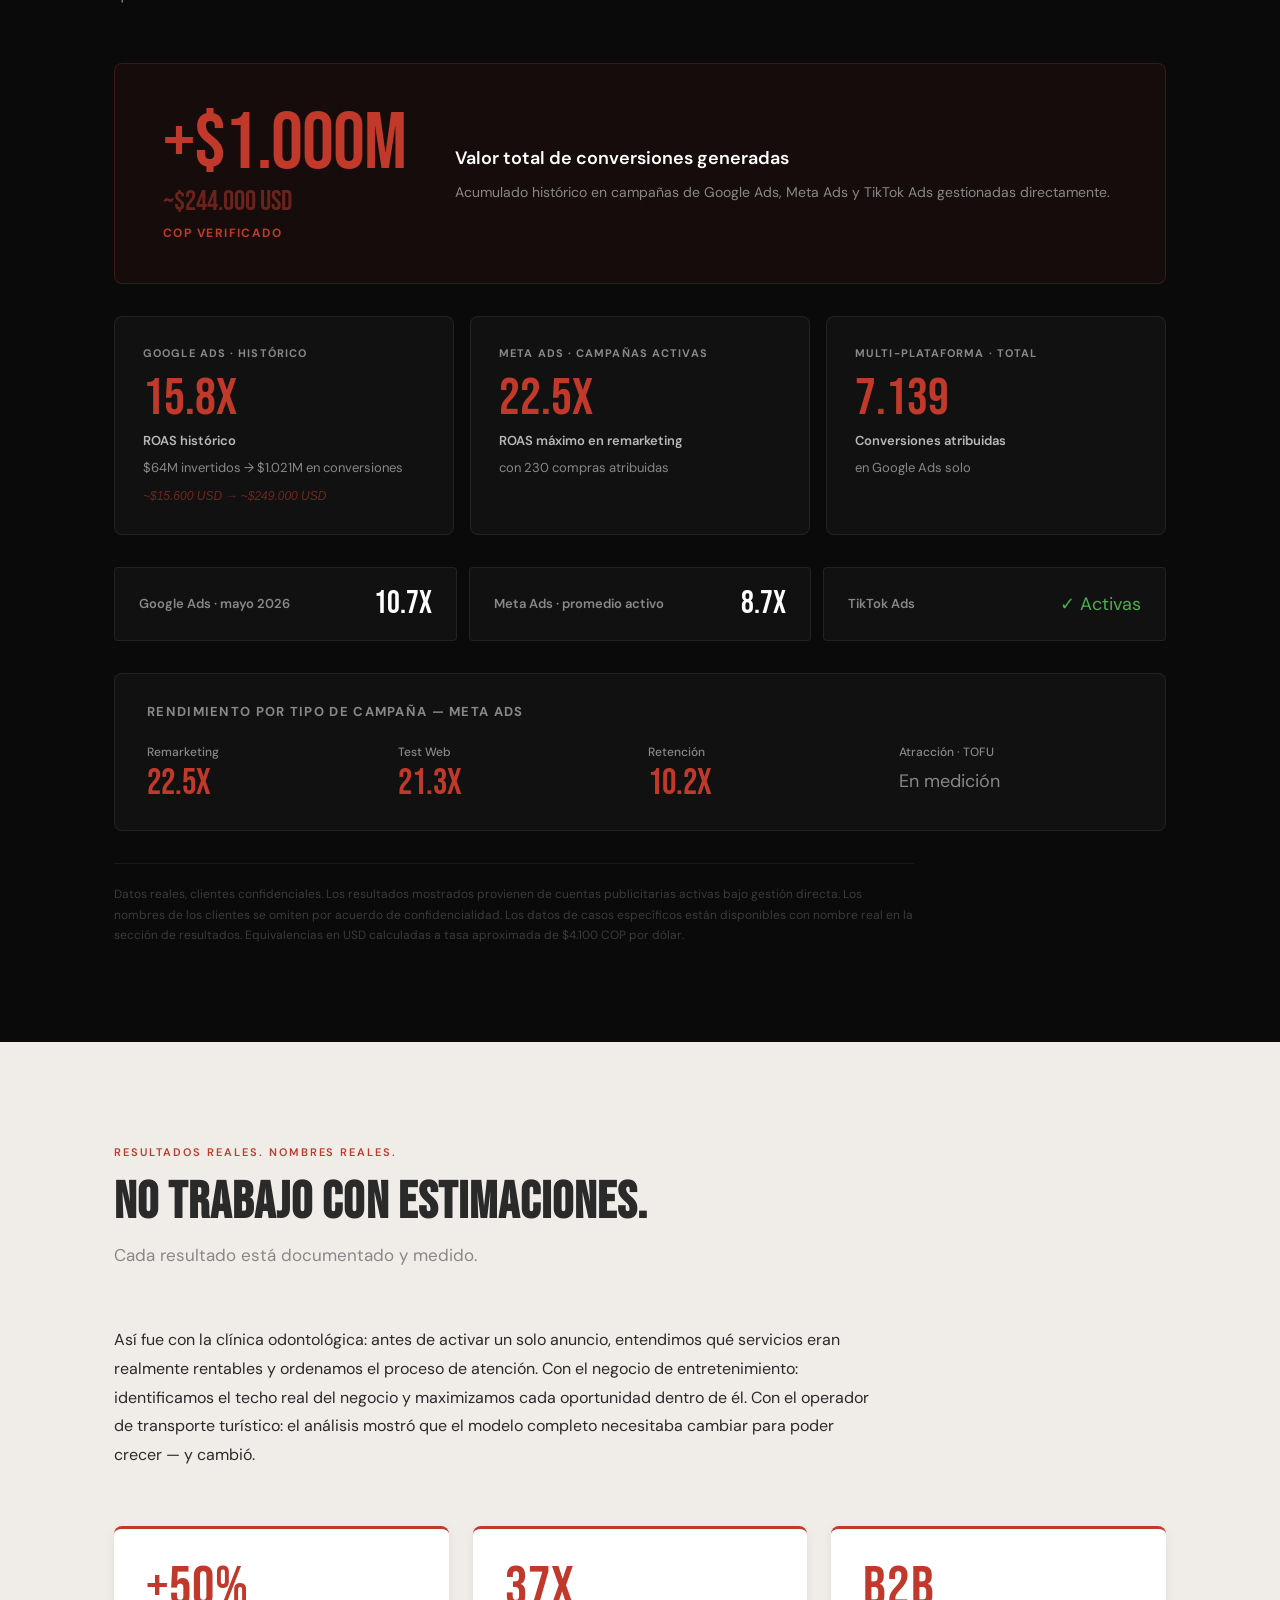
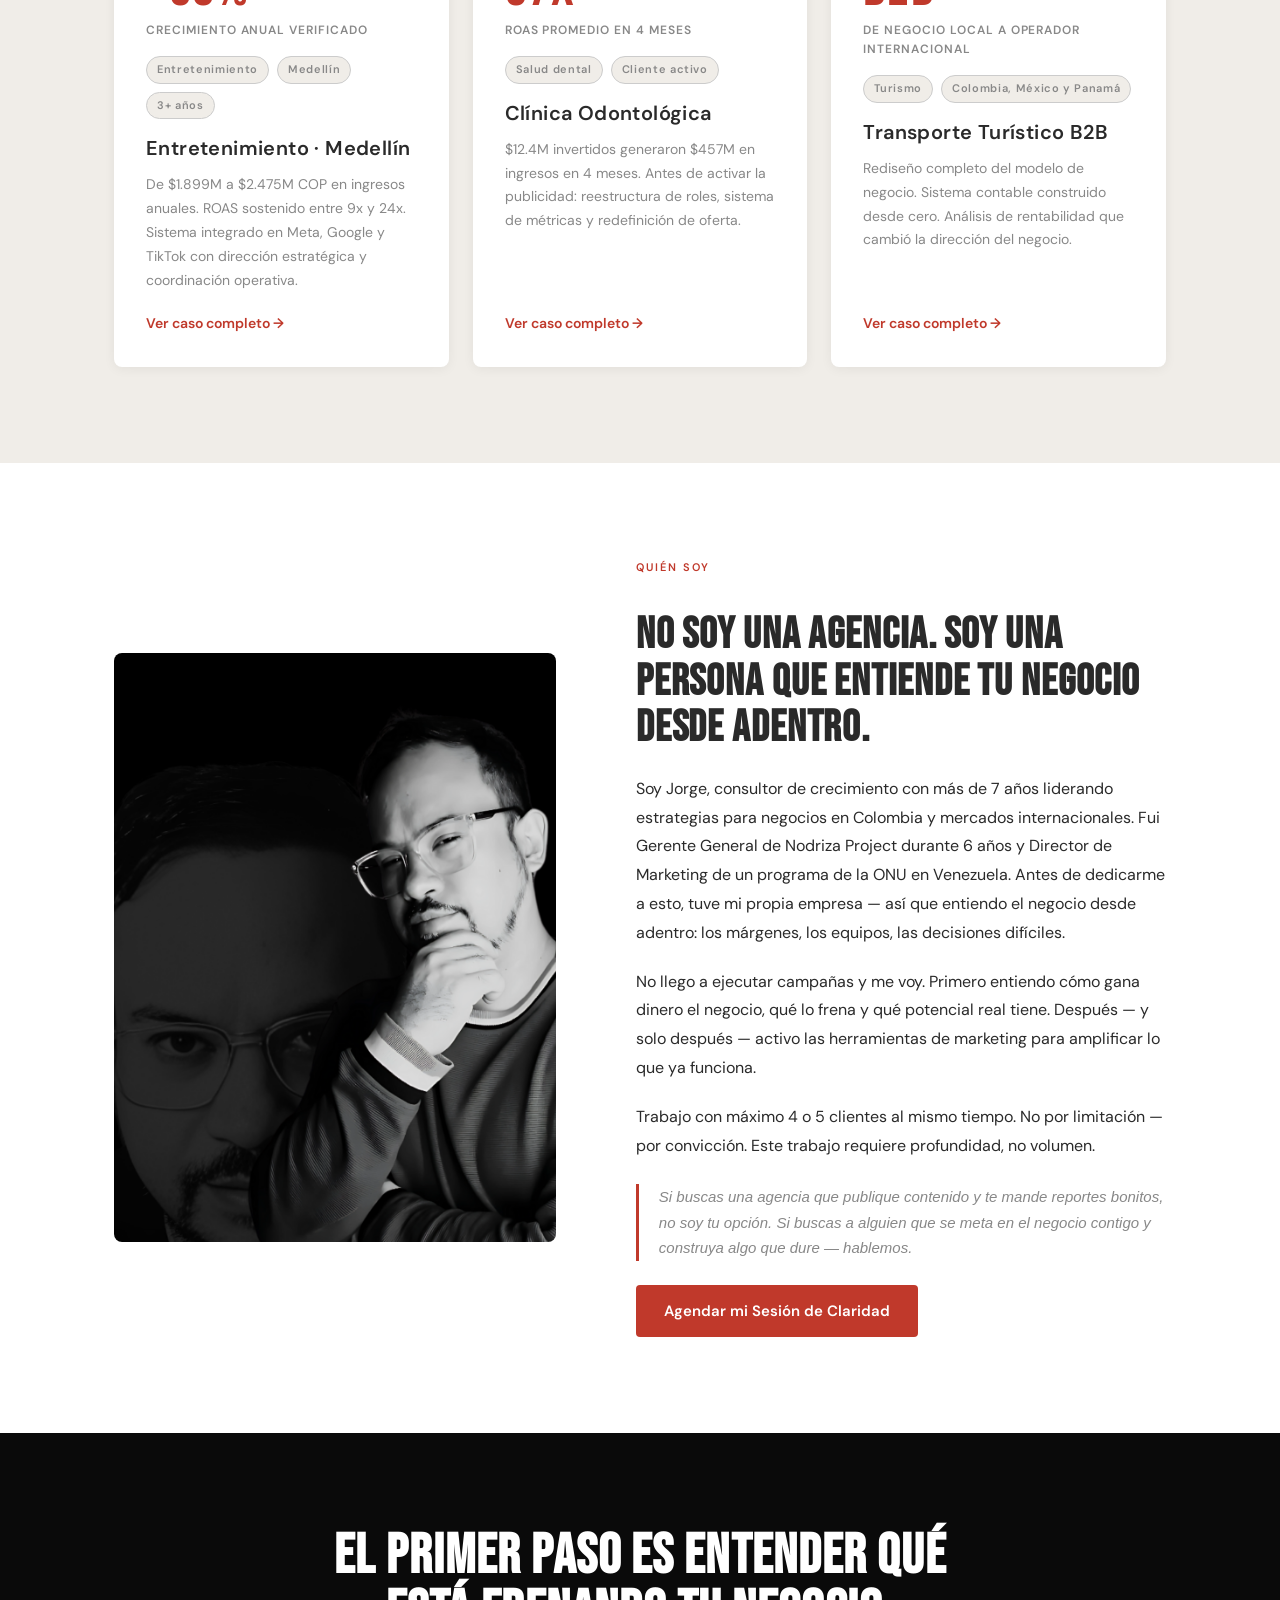
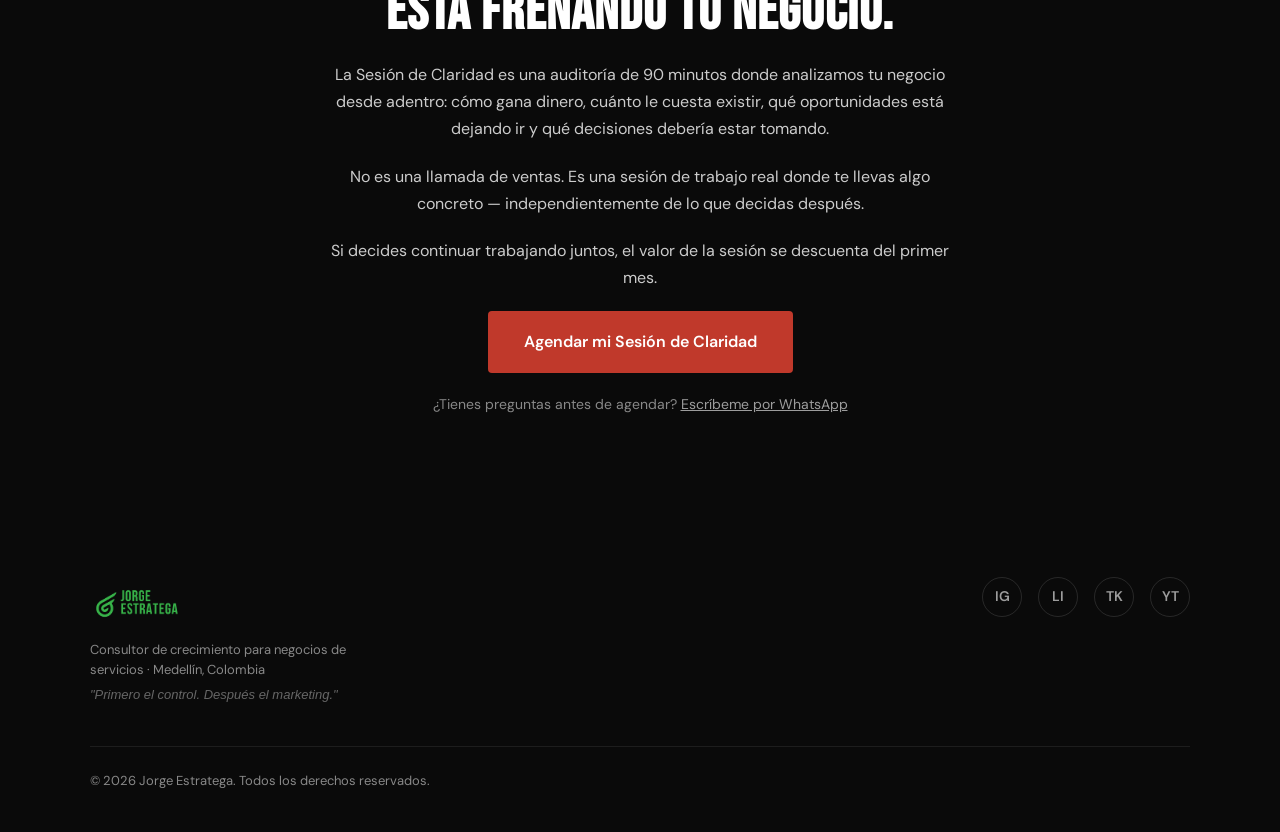
==== commit 0bf86b28: "Add files via upload" ====
--- a/index.html
+++ b/index.html
@@ -1,154 +1,326 @@
-﻿<!DOCTYPE html>
+<!DOCTYPE html>
 <html lang="es">
 <head>
   <meta charset="UTF-8" />
   <meta name="viewport" content="width=device-width, initial-scale=1.0" />
-  <title>Blog — Jorge Estratega</title>
-  <meta name="description" content="Artículos sobre estrategia de negocios, marketing medible y crecimiento para negocios de servicios en Colombia." />
-  <meta property="og:title" content="Blog — Jorge Estratega" />
-  <meta property="og:description" content="Sin teoría genérica. Solo lo que funciona para negocios de servicios reales." />
+  <title>Consultor de Marketing para Negocios de Servicios | Jorge Estratega</title>
+  <meta name="description" content="Primero el control del negocio. Después el marketing. Consultor de crecimiento para negocios que dependen de reservas y citas en Colombia." />
+  <meta name="robots" content="index, follow" />
+  <meta property="og:title" content="Jorge Estratega — Consultor de Crecimiento" />
+  <meta property="og:description" content="Primero el control del negocio. Después el marketing. Consultor de crecimiento para negocios que dependen de reservas y citas en Colombia." />
   <meta property="og:type" content="website" />
-  <link rel="stylesheet" href="../css/styles.css" />
+  <meta property="og:url" content="https://estrategademarketing.com" />
+  <meta property="og:image" content="img/og-home.jpg" />
+  <meta name="twitter:card" content="summary_large_image" />
+  <meta name="twitter:title" content="Jorge Estratega — Consultor de Crecimiento" />
+  <meta name="twitter:description" content="Primero el control. Después el marketing." />
+  <script type="application/ld+json">
+  {
+    "@context": "https://schema.org",
+    "@type": "Person",
+    "name": "Jorge Estratega",
+    "jobTitle": "Consultor de Crecimiento",
+    "description": "Consultor de crecimiento para negocios de servicios en Medellín, Colombia.",
+    "url": "https://estrategademarketing.com",
+    "address": {
+      "@type": "PostalAddress",
+      "addressLocality": "Medellín",
+      "addressCountry": "CO"
+    },
+    "sameAs": [
+      "https://www.instagram.com/jorgeestrategaconsultor",
+      "https://www.linkedin.com/in/jorgeestrategaconsultor"
+    ]
+  }
+  </script>
+  <link rel="stylesheet" href="css/styles.css" />
   <link rel="preconnect" href="https://fonts.googleapis.com" />
   <link rel="preconnect" href="https://fonts.gstatic.com" crossorigin />
   <link href="https://fonts.googleapis.com/css2?family=Bebas+Neue&family=DM+Sans:ital,wght@0,300;0,400;0,500;0,600;1,400&display=swap" rel="stylesheet" />
 </head>
 <body>
 
+  <!-- NAVBAR -->
   <nav>
     <div class="nav-inner">
-      <a href="../index.html" class="nav-logo"><img src="../img/logo-jorge-estratega.png" alt="Jorge Estratega" class="logo-img" /></a>
+      <a href="index.html" class="nav-logo"><img src="img/logo-jorge-estratega.png" alt="Jorge Estratega" class="logo-img" /></a>
       <ul class="nav-links" role="list">
-        <li><a href="../index.html">Inicio</a></li>
-        <li><a href="../index.html#resultados">Resultados</a></li>
-        <li><a href="../sobre-mi.html">Sobre mí</a></li>
-        <li><a href="../el-sac.html">El SAC</a></li>
-        <li><a href="../blog/index.html">Blog</a></li>
-        <li><a href="../sesion-de-claridad.html" class="nav-cta">Agendar sesión</a></li>
+        <li><a href="index.html">Inicio</a></li>
+        <li><a href="index.html#resultados">Resultados</a></li>
+        <li><a href="sobre-mi.html">Sobre mí</a></li>
+        <li><a href="sesion-de-claridad.html">Sesión de Claridad</a></li>
+        <li><a href="sesion-de-claridad.html" class="nav-cta">Agendar sesión</a></li>
       </ul>
       <button class="nav-hamburger" aria-label="Abrir menú" aria-expanded="false">
-        <span></span><span></span><span></span>
+        <span></span>
+        <span></span>
+        <span></span>
       </button>
     </div>
-    <div class="nav-mobile">
-      <a href="../index.html">Inicio</a>
-      <a href="../index.html#resultados">Resultados</a>
-      <a href="../sobre-mi.html">Sobre mí</a>
-      <a href="../el-sac.html">El SAC</a>
-      <a href="index.html">Blog</a>
-      <a href="../sesion-de-claridad.html">Agendar sesión</a>
+    <div class="nav-mobile" role="navigation" aria-label="Menú móvil">
+      <a href="index.html">Inicio</a>
+      <a href="index.html#resultados">Resultados</a>
+      <a href="sobre-mi.html">Sobre mí</a>
+      <a href="sesion-de-claridad.html">Sesión de Claridad</a>
+      <a href="sesion-de-claridad.html">Agendar sesión</a>
     </div>
   </nav>
 
   <main>
 
-    <section class="blog-hero">
-      <div class="blog-hero-inner">
-        <span class="label fade-in">Estrategia sin filtro</span>
-        <h1 class="fade-in fade-in-delay-1">Sin teoría genérica.</h1>
-        <p class="blog-hero-sub fade-in fade-in-delay-2">Solo lo que funciona para negocios de servicios reales — con números reales y decisiones reales.</p>
-      </div>
-    </section>
-
-    <section class="section-blog">
-      <div class="container">
-        <div class="blog-grid">
-
-          <article class="blog-card fade-in fade-in-delay-1">
-            <div class="blog-card-img" aria-label="Imagen del artículo">Próximamente</div>
-            <div class="blog-card-body">
-              <span class="blog-card-cat">Diagnóstico</span>
-              <h3>Por qué tu negocio no crece aunque inviertas en publicidad</h3>
-              <p>La publicidad amplifica lo que ya existe. Si el modelo tiene grietas, la pauta solo las hace más grandes. Aquí explico los 3 problemas más comunes que encuentro antes de activar cualquier campaña.</p>
-              <div class="blog-card-meta">
-                <span>Próximamente</span>
-              </div>
-            </div>
+    <!-- ═══════════════ HERO ═══════════════ -->
+    <section class="hero">
+      <div class="hero-inner">
+        <div class="hero-content">
+          <span class="label fade-in">Consultor de crecimiento para negocios de servicios con reserva o agenda</span>
+          <h1 class="fade-in fade-in-delay-1">El marketing no funciona si el negocio no se conoce a sí mismo.</h1>
+          <p class="hero-sub fade-in fade-in-delay-2">Primero te doy el control real de tu negocio: qué ganas, qué gastas, dónde está tu potencial y qué decisiones deberías estar tomando. Cuando eso está claro, el marketing deja de ser un gasto y se convierte en un megáfono que multiplica lo que ya funciona.</p>
+          <div class="hero-ctas fade-in fade-in-delay-3">
+            <a href="sesion-de-claridad.html" class="btn-primary">Agendar mi Sesión de Claridad</a>
+            <a href="https://wa.me/57TUNUMERO" class="btn-text" target="_blank" rel="noopener noreferrer">¿Tienes preguntas primero? Escríbeme por WhatsApp →</a>
+          </div>
+        </div>
+        <div class="hero-image fade-in fade-in-delay-2">
+          <img src="img/jorge-hero.webp" alt="Jorge Estratega — Consultor de crecimiento" loading="eager" />
+        </div>
+      </div>
+    </section>
+
+    <!-- ═══════════════ EL PROBLEMA ═══════════════ -->
+    <section class="section-problema">
+      <div class="container">
+        <h2 class="fade-in">Los negocios de servicios no pierden por falta de clientes. Pierden por tomar decisiones sin información.</h2>
+        <div class="problem-grid">
+          <div class="problem-card fade-in fade-in-delay-1">
+            <span class="quote-mark">"</span>
+            <p>Sé cuánto entra — pero nunca sé exactamente cuánto queda ni por qué.</p>
+          </div>
+          <div class="problem-card fade-in fade-in-delay-2">
+            <span class="quote-mark">"</span>
+            <p>Tomo decisiones basándome en lo que siento, no en lo que dicen los números.</p>
+          </div>
+          <div class="problem-card fade-in fade-in-delay-3">
+            <span class="quote-mark">"</span>
+            <p>Sé que hay oportunidades que se me escapan — pero no tengo claridad de cuáles son.</p>
+          </div>
+          <div class="problem-card fade-in fade-in-delay-4">
+            <span class="quote-mark">"</span>
+            <p>He invertido en marketing antes y no funcionó — y no supe exactamente por qué.</p>
+          </div>
+        </div>
+        <p class="problem-close fade-in">El problema no es el marketing. El problema es que sin control real del negocio, cualquier inversión en marketing es una apuesta — no una decisión.</p>
+      </div>
+    </section>
+
+    <!-- ═══════════════ EL MÉTODO ═══════════════ -->
+    <section class="section-sac">
+      <div class="container">
+        <span class="label-dark fade-in">El método</span>
+        <h2 class="fade-in fade-in-delay-1">Antes de hablar de marketing, necesito que conozcas tu negocio por dentro.</h2>
+        <p class="section-intro fade-in fade-in-delay-2">Trabajo en tres frentes que la mayoría ignora antes de gastar en publicidad:</p>
+        <div class="sac-grid">
+          <div class="sac-card fade-in fade-in-delay-1">
+            <div class="sac-num">01</div>
+            <h3>La operación</h3>
+            <p>Cuánto gana realmente el negocio, cuánto le cuesta existir, desde qué punto es rentable y cuál es su potencial real con la estructura que tiene hoy.</p>
+          </div>
+          <div class="sac-card fade-in fade-in-delay-2">
+            <div class="sac-num">02</div>
+            <h3>Las herramientas</h3>
+            <p>Qué tiene el negocio para crecer — canales, contactos, plataformas, alianzas — y si las está aprovechando o las está dejando dormir.</p>
+          </div>
+          <div class="sac-card fade-in fade-in-delay-3">
+            <div class="sac-num">03</div>
+            <h3>El proceso</h3>
+            <p>Cómo entrega su servicio, si es eficiente, si el equipo está bien delimitado y si cada reserva o cita se convierte en la mejor experiencia posible para el cliente.</p>
+          </div>
+        </div>
+        <p class="problem-close fade-in" style="margin-top:48px; background:var(--blanco-roto);">Cuando esas tres piezas están claras y ordenadas, el marketing hace lo que debe hacer: amplificar. Multiplicar lo que ya funciona. No crear ruido sobre algo que aún no está listo.</p>
+      </div>
+    </section>
+
+    <!-- ═══════════════ MÉTRICAS VERIFICADAS ═══════════════ -->
+    <section class="section-metricas">
+      <div class="container">
+        <div class="metricas-header">
+          <span class="label fade-in">Resultados verificados</span>
+          <h2 class="fade-in fade-in-delay-1">Números<br>que no mienten.</h2>
+          <p class="fade-in fade-in-delay-2">Datos reales de campañas activas. Sin estimaciones, sin proyecciones. Lo que ves es lo que se midió.</p>
+        </div>
+
+        <!-- Métrica principal -->
+        <div class="metrica-principal fade-in">
+          <div class="metrica-principal-nums">
+            <div class="metrica-principal-num">+$1.000M</div>
+            <div class="metrica-principal-usd">~$244.000 USD</div>
+            <div class="metrica-principal-currency">COP verificado</div>
+          </div>
+          <div class="metrica-principal-info">
+            <div class="metrica-principal-title">Valor total de conversiones generadas</div>
+            <div class="metrica-principal-desc">Acumulado histórico en campañas de Google Ads, Meta Ads y TikTok Ads gestionadas directamente.</div>
+          </div>
+        </div>
+
+        <!-- Grid por plataforma -->
+        <div class="plataformas-grid">
+          <div class="plataforma-card fade-in fade-in-delay-1">
+            <div class="plataforma-badge">Google Ads · histórico</div>
+            <div class="plataforma-num">15.8x</div>
+            <div class="plataforma-label">ROAS histórico</div>
+            <div class="plataforma-desc">$64M invertidos → $1.021M en conversiones</div>
+            <div class="plataforma-usd">~$15.600 USD → ~$249.000 USD</div>
+          </div>
+          <div class="plataforma-card fade-in fade-in-delay-2">
+            <div class="plataforma-badge">Meta Ads · campañas activas</div>
+            <div class="plataforma-num">22.5x</div>
+            <div class="plataforma-label">ROAS máximo en remarketing</div>
+            <div class="plataforma-desc">con 230 compras atribuidas</div>
+          </div>
+          <div class="plataforma-card fade-in fade-in-delay-3">
+            <div class="plataforma-badge">Multi-plataforma · total</div>
+            <div class="plataforma-num">7.139</div>
+            <div class="plataforma-label">Conversiones atribuidas</div>
+            <div class="plataforma-desc">en Google Ads solo</div>
+          </div>
+        </div>
+
+        <!-- ROAS actual -->
+        <div class="roas-actual-grid">
+          <div class="roas-item fade-in">
+            <span class="roas-item-plataforma">Google Ads · mayo 2026</span>
+            <span class="roas-item-valor">10.7x</span>
+          </div>
+          <div class="roas-item fade-in fade-in-delay-1">
+            <span class="roas-item-plataforma">Meta Ads · promedio activo</span>
+            <span class="roas-item-valor">8.7x</span>
+          </div>
+          <div class="roas-item fade-in fade-in-delay-2">
+            <span class="roas-item-plataforma">TikTok Ads</span>
+            <span class="roas-item-valor activo">✓ Activas</span>
+          </div>
+        </div>
+
+        <!-- Meta Ads breakdown -->
+        <div class="meta-breakdown fade-in">
+          <div class="meta-breakdown-title">Rendimiento por tipo de campaña — Meta Ads</div>
+          <div class="meta-breakdown-grid">
+            <div class="meta-breakdown-item">
+              <span class="meta-breakdown-tipo">Remarketing</span>
+              <span class="meta-breakdown-roas">22.5x</span>
+            </div>
+            <div class="meta-breakdown-item">
+              <span class="meta-breakdown-tipo">Test Web</span>
+              <span class="meta-breakdown-roas">21.3x</span>
+            </div>
+            <div class="meta-breakdown-item">
+              <span class="meta-breakdown-tipo">Retención</span>
+              <span class="meta-breakdown-roas">10.2x</span>
+            </div>
+            <div class="meta-breakdown-item">
+              <span class="meta-breakdown-tipo">Atracción · TOFU</span>
+              <span class="meta-breakdown-roas tofu">En medición</span>
+            </div>
+          </div>
+        </div>
+
+        <p class="metricas-disclaimer fade-in">Datos reales, clientes confidenciales. Los resultados mostrados provienen de cuentas publicitarias activas bajo gestión directa. Los nombres de los clientes se omiten por acuerdo de confidencialidad. Los datos de casos específicos están disponibles con nombre real en la sección de resultados. Equivalencias en USD calculadas a tasa aproximada de $4.100 COP por dólar.</p>
+      </div>
+    </section>
+
+    <!-- ═══════════════ RESULTADOS ═══════════════ -->
+    <section class="section-resultados" id="resultados">
+      <div class="container">
+        <div class="section-header">
+          <span class="label-dark fade-in">Resultados reales. Nombres reales.</span>
+          <h2 class="fade-in fade-in-delay-1">No trabajo con estimaciones.</h2>
+          <p class="section-intro fade-in fade-in-delay-2">Cada resultado está documentado y medido.</p>
+          <p class="fade-in fade-in-delay-3" style="font-size:16px; color:var(--gris-carbon); line-height:1.8; max-width:760px; margin-top:8px;">Así fue con la clínica odontológica: antes de activar un solo anuncio, entendimos qué servicios eran realmente rentables y ordenamos el proceso de atención. Con el negocio de entretenimiento: identificamos el techo real del negocio y maximizamos cada oportunidad dentro de él. Con el operador de transporte turístico: el análisis mostró que el modelo completo necesitaba cambiar para poder crecer — y cambió.</p>
+        </div>
+        <div class="cases-grid">
+          <article class="case-card fade-in fade-in-delay-1">
+            <div class="case-metric">+50%</div>
+            <div class="case-growth">crecimiento anual verificado</div>
+            <div class="case-tags">
+              <span>Entretenimiento</span>
+              <span>Medellín</span>
+              <span>3+ años</span>
+            </div>
+            <h3>Entretenimiento · Medellín</h3>
+            <p>De $1.899M a $2.475M COP en ingresos anuales. ROAS sostenido entre 9x y 24x. Sistema integrado en Meta, Google y TikTok con dirección estratégica y coordinación operativa.</p>
+            <a href="casos/enigma-escape-room.html" class="case-link">Ver caso completo →</a>
           </article>
-
-          <article class="blog-card fade-in fade-in-delay-2">
-            <div class="blog-card-img" aria-label="Imagen del artículo">Próximamente</div>
-            <div class="blog-card-body">
-              <span class="blog-card-cat">Métricas</span>
-              <h3>Las 5 métricas que todo negocio de servicios debería medir (y casi nadie mide)</h3>
-              <p>Alcance, seguidores, me gustas — métricas de vanidad. Te explico cuáles son las que realmente predicen si tu negocio va a crecer o se va a estancar.</p>
-              <div class="blog-card-meta">
-                <span>Próximamente</span>
-              </div>
-            </div>
+          <article class="case-card fade-in fade-in-delay-2">
+            <div class="case-metric">37x</div>
+            <div class="case-growth">ROAS promedio en 4 meses</div>
+            <div class="case-tags">
+              <span>Salud dental</span>
+              <span>Cliente activo</span>
+            </div>
+            <h3>Clínica Odontológica</h3>
+            <p>$12.4M invertidos generaron $457M en ingresos en 4 meses. Antes de activar la publicidad: reestructura de roles, sistema de métricas y redefinición de oferta.</p>
+            <a href="casos/dentalby.html" class="case-link">Ver caso completo →</a>
           </article>
-
-          <article class="blog-card fade-in fade-in-delay-3">
-            <div class="blog-card-img" aria-label="Imagen del artículo">Próximamente</div>
-            <div class="blog-card-body">
-              <span class="blog-card-cat">Modelo de negocio</span>
-              <h3>Cómo identificar el cuello de botella real de tu negocio</h3>
-              <p>El cuello de botella que ves casi nunca es el verdadero. Aprende el proceso de diagnóstico que uso con mis clientes para encontrar el punto exacto donde el crecimiento se detiene.</p>
-              <div class="blog-card-meta">
-                <span>Próximamente</span>
-              </div>
-            </div>
+          <article class="case-card fade-in fade-in-delay-3">
+            <div class="case-metric">B2B</div>
+            <div class="case-growth">de negocio local a operador internacional</div>
+            <div class="case-tags">
+              <span>Turismo</span>
+              <span>Colombia, México y Panamá</span>
+            </div>
+            <h3>Transporte Turístico B2B</h3>
+            <p>Rediseño completo del modelo de negocio. Sistema contable construido desde cero. Análisis de rentabilidad que cambió la dirección del negocio.</p>
+            <a href="casos/transporcars.html" class="case-link">Ver caso completo →</a>
           </article>
-
-          <article class="blog-card fade-in fade-in-delay-1">
-            <div class="blog-card-img" aria-label="Imagen del artículo">Próximamente</div>
-            <div class="blog-card-body">
-              <span class="blog-card-cat">Publicidad</span>
-              <h3>ROAS: qué es, cómo calcularlo y por qué la mayoría lo interpreta mal</h3>
-              <p>Un ROAS de 10x puede ser un negocio rentable o un negocio quebrando — depende del margen. Te explico cómo leer esta métrica correctamente.</p>
-              <div class="blog-card-meta">
-                <span>Próximamente</span>
-              </div>
-            </div>
-          </article>
-
-          <article class="blog-card fade-in fade-in-delay-2">
-            <div class="blog-card-img" aria-label="Imagen del artículo">Próximamente</div>
-            <div class="blog-card-body">
-              <span class="blog-card-cat">Equipo</span>
-              <h3>El error que cometen los negocios antes de escalar: crecer sin estructura</h3>
-              <p>Más clientes con el mismo equipo y los mismos procesos no es crecimiento — es caos. Cómo preparar el negocio por dentro antes de activar la adquisición.</p>
-              <div class="blog-card-meta">
-                <span>Próximamente</span>
-              </div>
-            </div>
-          </article>
-
-          <article class="blog-card fade-in fade-in-delay-3">
-            <div class="blog-card-img" aria-label="Imagen del artículo">Próximamente</div>
-            <div class="blog-card-body">
-              <span class="blog-card-cat">Casos reales</span>
-              <h3>Cómo una clínica odontológica pasó de ROAS 16x a ROAS 103x en 4 meses</h3>
-              <p>Un caso real desglosado paso a paso: qué encontramos al entrar, qué cambiamos primero y por qué el orden de las decisiones importa tanto como las decisiones mismas.</p>
-              <div class="blog-card-meta">
-                <span>Próximamente</span>
-              </div>
-            </div>
-          </article>
-
-        </div>
-      </div>
-    </section>
-
-    <!-- CTA Newsletter/Sesión -->
+        </div>
+      </div>
+    </section>
+
+    <!-- ═══════════════ SOBRE MÍ ═══════════════ -->
+    <section class="section-sobre">
+      <div class="container">
+        <div class="sobre-grid">
+          <div class="sobre-image fade-in">
+            <img src="img/jorge-sobre.webp" alt="Jorge Estratega" loading="lazy" />
+          </div>
+          <div class="sobre-content">
+            <span class="label-dark fade-in">Quién soy</span>
+            <h2 class="fade-in fade-in-delay-1">No soy una agencia. Soy una persona que entiende tu negocio desde adentro.</h2>
+            <p class="fade-in fade-in-delay-2">Soy Jorge, consultor de crecimiento con más de 7 años liderando estrategias para negocios en Colombia y mercados internacionales. Fui Gerente General de Nodriza Project durante 6 años y Director de Marketing de un programa de la ONU en Venezuela. Antes de dedicarme a esto, tuve mi propia empresa — así que entiendo el negocio desde adentro: los márgenes, los equipos, las decisiones difíciles.</p>
+            <p class="fade-in fade-in-delay-3">No llego a ejecutar campañas y me voy. Primero entiendo cómo gana dinero el negocio, qué lo frena y qué potencial real tiene. Después — y solo después — activo las herramientas de marketing para amplificar lo que ya funciona.</p>
+            <p class="fade-in">Trabajo con máximo 4 o 5 clientes al mismo tiempo. No por limitación — por convicción. Este trabajo requiere profundidad, no volumen.</p>
+            <em class="fade-in">Si buscas una agencia que publique contenido y te mande reportes bonitos, no soy tu opción. Si buscas a alguien que se meta en el negocio contigo y construya algo que dure — hablemos.</em>
+            <div class="fade-in">
+              <a href="sesion-de-claridad.html" class="btn-primary">Agendar mi Sesión de Claridad</a>
+            </div>
+          </div>
+        </div>
+      </div>
+    </section>
+
+    <!-- ═══════════════ CTA FINAL ═══════════════ -->
     <section class="section-cta-final">
       <div class="container">
         <div class="cta-final-inner">
-          <h2 class="fade-in">¿Prefieres que lo analicemos en tu negocio?</h2>
-          <p class="fade-in fade-in-delay-1">Los artículos son teoría aplicable. La Sesión de Claridad es diagnóstico específico para tu negocio.</p>
-          <a href="../sesion-de-claridad.html" class="btn-primary btn-large fade-in fade-in-delay-2">Agendar mi Sesión de Claridad</a>
+          <h2 class="fade-in">El primer paso es entender qué está frenando tu negocio.</h2>
+          <p class="fade-in fade-in-delay-1">La Sesión de Claridad es una auditoría de 90 minutos donde analizamos tu negocio desde adentro: cómo gana dinero, cuánto le cuesta existir, qué oportunidades está dejando ir y qué decisiones debería estar tomando.</p>
+          <p class="fade-in fade-in-delay-2">No es una llamada de ventas. Es una sesión de trabajo real donde te llevas algo concreto — independientemente de lo que decidas después.</p>
+          <p class="fade-in fade-in-delay-3">Si decides continuar trabajando juntos, el valor de la sesión se descuenta del primer mes.</p>
+          <a href="sesion-de-claridad.html" class="btn-primary btn-large fade-in">Agendar mi Sesión de Claridad</a>
+          <p class="cta-sub fade-in">¿Tienes preguntas antes de agendar? <a href="https://wa.me/57TUNUMERO" target="_blank" rel="noopener noreferrer">Escríbeme por WhatsApp</a></p>
         </div>
       </div>
     </section>
 
   </main>
 
+  <!-- FOOTER -->
   <footer>
     <div class="footer-inner">
       <div class="footer-top">
         <div class="footer-brand">
-          <a href="../index.html" class="footer-logo"><img src="../img/logo-jorge-estratega.png" alt="Jorge Estratega" class="footer-logo-img" /></a>
+          <a href="index.html" class="footer-logo"><img src="img/logo-jorge-estratega.png" alt="Jorge Estratega" class="footer-logo-img" /></a>
           <p class="footer-tagline">Consultor de crecimiento para negocios de servicios · Medellín, Colombia</p>
+          <p class="footer-tagline" style="margin-top:4px; font-style:italic; color:#666;">"Primero el control. Después el marketing."</p>
         </div>
         <div class="footer-social">
           <a href="https://www.instagram.com/TUUSUARIO" target="_blank" rel="noopener noreferrer" aria-label="Instagram">IG</a>
@@ -160,16 +332,15 @@
       <div class="footer-bottom">
         <p class="footer-copy">© 2026 Jorge Estratega. Todos los derechos reservados.</p>
         <nav class="footer-nav" aria-label="Navegación del pie de página">
-          <a href="../index.html">Inicio</a>
-          <a href="../sobre-mi.html">Sobre mí</a>
-          <a href="../sesion-de-claridad.html">Sesión de Claridad</a>
-          <a href="../contacto.html">Contacto</a>
+          <a href="index.html">Inicio</a>
+          <a href="sobre-mi.html">Sobre mí</a>
+          <a href="sesion-de-claridad.html">Sesión de Claridad</a>
+          <a href="contacto.html">Contacto</a>
         </nav>
       </div>
     </div>
   </footer>
 
-  <script src="../js/main.js"></script>
+  <script src="js/main.js"></script>
 </body>
 </html>
-
--- a/css/styles.css
+++ b/css/styles.css
@@ -0,0 +1,2213 @@
+/* =============================================
+   JORGE ESTRATEGA — ESTILOS GLOBALES
+   ============================================= */
+
+/* =============================================
+   SECCIÓN MÉTRICAS VERIFICADAS
+   ============================================= */
+.section-metricas {
+  background: var(--negro);
+  padding: var(--section-padding);
+  border-top: 1px solid rgba(255,255,255,0.05);
+}
+
+.metricas-header {
+  max-width: 640px;
+  margin-bottom: 56px;
+}
+
+.metricas-header h2 {
+  font-family: var(--font-display);
+  font-size: 64px;
+  color: #fff;
+  line-height: 0.95;
+  margin-bottom: 16px;
+}
+
+.metricas-header p {
+  font-size: 16px;
+  color: var(--gris-medio);
+  line-height: 1.7;
+}
+
+.metrica-principal {
+  background: rgba(192,57,43,0.06);
+  border: 1px solid rgba(192,57,43,0.25);
+  border-radius: var(--radius-lg);
+  padding: 40px 48px;
+  margin-bottom: 32px;
+  display: flex;
+  align-items: center;
+  gap: 48px;
+  flex-wrap: wrap;
+}
+
+.metrica-principal-nums {
+  display: flex;
+  flex-direction: column;
+  gap: 4px;
+  flex-shrink: 0;
+}
+
+.metrica-principal-num {
+  font-family: var(--font-display);
+  font-size: 80px;
+  color: var(--rojo);
+  line-height: 1;
+  letter-spacing: -0.01em;
+}
+
+.metrica-principal-usd {
+  font-family: var(--font-display);
+  font-size: 28px;
+  color: rgba(192,57,43,0.5);
+  line-height: 1;
+}
+
+.metrica-principal-currency {
+  font-size: 12px;
+  font-weight: 700;
+  letter-spacing: 0.12em;
+  color: var(--rojo);
+  text-transform: uppercase;
+  margin-top: 4px;
+}
+
+.metrica-principal-info {
+  flex: 1;
+  min-width: 240px;
+}
+
+.metrica-principal-title {
+  font-family: var(--font-body);
+  font-size: 18px;
+  font-weight: 600;
+  color: #fff;
+  margin-bottom: 8px;
+}
+
+.metrica-principal-desc {
+  font-size: 14px;
+  color: var(--gris-medio);
+  line-height: 1.6;
+}
+
+.plataformas-grid {
+  display: grid;
+  grid-template-columns: repeat(3, 1fr);
+  gap: 16px;
+  margin-bottom: 32px;
+}
+
+.plataforma-card {
+  background: #111;
+  border: 1px solid rgba(255,255,255,0.07);
+  border-radius: var(--radius-lg);
+  padding: 28px;
+  display: flex;
+  flex-direction: column;
+  gap: 6px;
+  transition: border-color 0.2s;
+}
+
+.plataforma-card:hover {
+  border-color: rgba(192,57,43,0.3);
+}
+
+.plataforma-badge {
+  font-size: 11px;
+  font-weight: 700;
+  letter-spacing: 0.1em;
+  text-transform: uppercase;
+  color: var(--gris-medio);
+  margin-bottom: 4px;
+}
+
+.plataforma-num {
+  font-family: var(--font-display);
+  font-size: 52px;
+  color: var(--rojo);
+  line-height: 1;
+}
+
+.plataforma-label {
+  font-size: 13px;
+  font-weight: 600;
+  color: rgba(255,255,255,0.7);
+}
+
+.plataforma-desc {
+  font-size: 13px;
+  color: var(--gris-medio);
+  line-height: 1.5;
+}
+
+.plataforma-usd {
+  font-size: 12px;
+  color: rgba(192,57,43,0.55);
+  font-style: italic;
+  margin-top: 4px;
+}
+
+.roas-actual-grid {
+  display: grid;
+  grid-template-columns: repeat(3, 1fr);
+  gap: 12px;
+  margin-bottom: 32px;
+}
+
+.roas-item {
+  background: #111;
+  border: 1px solid rgba(255,255,255,0.07);
+  border-radius: var(--radius);
+  padding: 20px 24px;
+  display: flex;
+  justify-content: space-between;
+  align-items: center;
+  gap: 16px;
+}
+
+.roas-item-plataforma {
+  font-size: 13px;
+  font-weight: 600;
+  color: var(--gris-medio);
+}
+
+.roas-item-valor {
+  font-family: var(--font-display);
+  font-size: 32px;
+  color: #fff;
+  line-height: 1;
+}
+
+.roas-item-valor.activo {
+  font-size: 18px;
+  color: #4caf50;
+  font-family: var(--font-body);
+}
+
+.meta-breakdown {
+  background: #111;
+  border: 1px solid rgba(255,255,255,0.07);
+  border-radius: var(--radius-lg);
+  padding: 28px 32px;
+  margin-bottom: 32px;
+}
+
+.meta-breakdown-title {
+  font-size: 13px;
+  font-weight: 700;
+  letter-spacing: 0.1em;
+  text-transform: uppercase;
+  color: var(--gris-medio);
+  margin-bottom: 20px;
+}
+
+.meta-breakdown-grid {
+  display: grid;
+  grid-template-columns: repeat(4, 1fr);
+  gap: 16px;
+}
+
+.meta-breakdown-item {
+  display: flex;
+  flex-direction: column;
+  gap: 4px;
+}
+
+.meta-breakdown-tipo {
+  font-size: 12px;
+  color: var(--gris-medio);
+  font-weight: 500;
+}
+
+.meta-breakdown-roas {
+  font-family: var(--font-display);
+  font-size: 36px;
+  color: var(--rojo);
+  line-height: 1;
+}
+
+.meta-breakdown-roas.tofu {
+  font-size: 18px;
+  font-family: var(--font-body);
+  color: var(--gris-medio);
+  padding-top: 6px;
+}
+
+.metricas-disclaimer {
+  font-size: 12px;
+  color: rgba(255,255,255,0.2);
+  line-height: 1.7;
+  border-top: 1px solid rgba(255,255,255,0.06);
+  padding-top: 20px;
+  max-width: 800px;
+}
+
+/* Link de cliente en casos */
+.client-link-block {
+  margin-top: 24px;
+  padding-top: 20px;
+  border-top: 1px solid #E0DDD8;
+}
+
+.client-link-block a {
+  display: inline-flex;
+  align-items: center;
+  gap: 8px;
+  font-size: 14px;
+  font-weight: 600;
+  color: var(--gris-medio);
+  text-decoration: none;
+  transition: color 0.2s;
+}
+
+.client-link-block a:hover {
+  color: var(--rojo);
+}
+
+/* Valor USD en tablas */
+.usd-equiv {
+  font-size: 11px;
+  color: var(--gris-medio);
+  display: block;
+  margin-top: 2px;
+  font-style: italic;
+}
+
+@media (max-width: 768px) {
+  .metricas-header h2 { font-size: 48px; }
+  .metrica-principal { flex-direction: column; gap: 24px; padding: 28px 24px; }
+  .metrica-principal-num { font-size: 60px; }
+  .plataformas-grid { grid-template-columns: 1fr; }
+  .roas-actual-grid { grid-template-columns: 1fr; }
+  .meta-breakdown-grid { grid-template-columns: repeat(2, 1fr); }
+}
+
+@import url('https://fonts.googleapis.com/css2?family=Bebas+Neue&family=DM+Sans:ital,wght@0,300;0,400;0,500;0,600;1,400&display=swap');
+
+/* =============================================
+   VARIABLES
+   ============================================= */
+:root {
+  --negro: #0A0A0A;
+  --rojo: #C0392B;
+  --rojo-oscuro: #8B0000;
+  --rojo-suave: rgba(192, 57, 43, 0.08);
+  --blanco-roto: #F5F5F0;
+  --gris-arena: #F0EDE8;
+  --blanco-puro: #FFFFFF;
+  --gris-carbon: #2A2A2A;
+  --gris-medio: #888888;
+  --gris-claro: #CCCCCC;
+  --gris-oscuro: #1A1A1A;
+  --gris-medio-oscuro: #2A2A2A;
+  --font-display: 'Bebas Neue', sans-serif;
+  --font-body: 'DM Sans', sans-serif;
+  --section-padding: 96px 24px;
+  --max-width: 1100px;
+  --radius: 4px;
+  --radius-lg: 8px;
+}
+
+/* =============================================
+   RESET Y BASE
+   ============================================= */
+*, *::before, *::after {
+  box-sizing: border-box;
+  margin: 0;
+  padding: 0;
+}
+
+html {
+  scroll-behavior: smooth;
+  -webkit-text-size-adjust: 100%;
+}
+
+body {
+  font-family: var(--font-body);
+  font-size: 16px;
+  line-height: 1.6;
+  color: var(--gris-carbon);
+  background-color: var(--blanco-puro);
+  -webkit-font-smoothing: antialiased;
+  -moz-osx-font-smoothing: grayscale;
+}
+
+img {
+  max-width: 100%;
+  height: auto;
+  display: block;
+}
+
+a {
+  text-decoration: none;
+  color: inherit;
+}
+
+ul {
+  list-style: none;
+}
+
+/* =============================================
+   TIPOGRAFÍA UTILITARIA
+   ============================================= */
+h1, h2, h3, h4 {
+  font-family: var(--font-display);
+  line-height: 1;
+  letter-spacing: 0.02em;
+}
+
+.label {
+  display: inline-block;
+  font-family: var(--font-body);
+  font-size: 11px;
+  font-weight: 600;
+  letter-spacing: 0.18em;
+  text-transform: uppercase;
+  color: var(--rojo);
+  margin-bottom: 16px;
+}
+
+.label-dark {
+  display: inline-block;
+  font-family: var(--font-body);
+  font-size: 11px;
+  font-weight: 600;
+  letter-spacing: 0.18em;
+  text-transform: uppercase;
+  color: var(--rojo);
+  margin-bottom: 16px;
+}
+
+/* =============================================
+   BOTONES
+   ============================================= */
+.btn-primary {
+  display: inline-block;
+  background: var(--rojo);
+  color: #fff;
+  padding: 14px 28px;
+  border-radius: var(--radius);
+  font-family: var(--font-body);
+  font-weight: 600;
+  font-size: 15px;
+  border: none;
+  cursor: pointer;
+  transition: background 0.2s, transform 0.1s;
+  text-decoration: none;
+}
+
+.btn-primary:hover {
+  background: var(--rojo-oscuro);
+  transform: translateY(-1px);
+}
+
+.btn-primary.btn-large {
+  padding: 18px 36px;
+  font-size: 16px;
+}
+
+.btn-secondary {
+  display: inline-block;
+  background: transparent;
+  color: var(--rojo);
+  border: 1px solid var(--rojo);
+  padding: 12px 24px;
+  border-radius: var(--radius);
+  font-family: var(--font-body);
+  font-weight: 600;
+  font-size: 15px;
+  cursor: pointer;
+  transition: background 0.2s, transform 0.1s;
+  text-decoration: none;
+}
+
+.btn-secondary:hover {
+  background: var(--rojo-suave);
+  transform: translateY(-1px);
+}
+
+.btn-text {
+  display: inline-flex;
+  align-items: center;
+  gap: 6px;
+  color: var(--gris-claro);
+  font-family: var(--font-body);
+  font-size: 15px;
+  font-weight: 500;
+  text-decoration: none;
+  transition: color 0.2s;
+  margin-top: 8px;
+}
+
+.btn-text:hover {
+  color: #fff;
+}
+
+/* =============================================
+   CONTENEDOR
+   ============================================= */
+.container {
+  max-width: var(--max-width);
+  margin: 0 auto;
+  padding: 0 24px;
+}
+
+/* =============================================
+   ANIMACIONES FADE-IN
+   ============================================= */
+.fade-in {
+  opacity: 0;
+  transform: translateY(24px);
+  transition: opacity 0.6s ease, transform 0.6s ease;
+}
+
+.fade-in.visible {
+  opacity: 1;
+  transform: translateY(0);
+}
+
+.fade-in-delay-1 { transition-delay: 0.1s; }
+.fade-in-delay-2 { transition-delay: 0.2s; }
+.fade-in-delay-3 { transition-delay: 0.3s; }
+.fade-in-delay-4 { transition-delay: 0.4s; }
+
+/* =============================================
+   LOGO
+   ============================================= */
+.logo-img {
+  height: 48px;
+  width: auto;
+  display: block;
+  transition: opacity 0.2s;
+}
+
+.logo-img:hover {
+  opacity: 0.85;
+}
+
+.footer-logo-img {
+  height: 53px;
+  width: auto;
+  display: block;
+  margin-bottom: 10px;
+}
+
+/* =============================================
+   NAVBAR
+   ============================================= */
+nav {
+  position: fixed;
+  top: 0;
+  left: 0;
+  right: 0;
+  z-index: 1000;
+  background: var(--negro);
+  border-bottom: 1px solid transparent;
+  transition: border-color 0.3s, box-shadow 0.3s;
+}
+
+nav.scrolled {
+  border-bottom-color: rgba(255,255,255,0.06);
+  box-shadow: 0 4px 24px rgba(0,0,0,0.4);
+}
+
+.nav-inner {
+  max-width: var(--max-width);
+  margin: 0 auto;
+  padding: 0 24px;
+  height: 64px;
+  display: flex;
+  align-items: center;
+  justify-content: space-between;
+}
+
+.nav-logo {
+  font-family: var(--font-display);
+  font-size: 22px;
+  color: #fff;
+  letter-spacing: 0.04em;
+  text-decoration: none;
+  flex-shrink: 0;
+}
+
+.nav-logo span {
+  color: var(--rojo);
+}
+
+.nav-links {
+  display: flex;
+  align-items: center;
+  gap: 32px;
+}
+
+.nav-links a {
+  font-family: var(--font-body);
+  font-size: 14px;
+  font-weight: 500;
+  color: rgba(255,255,255,0.75);
+  text-decoration: none;
+  transition: color 0.2s;
+  white-space: nowrap;
+}
+
+.nav-links a:hover {
+  color: #fff;
+}
+
+.nav-cta {
+  background: var(--rojo);
+  color: #fff !important;
+  padding: 9px 18px;
+  border-radius: var(--radius);
+  font-weight: 600 !important;
+  font-size: 13px !important;
+  transition: background 0.2s, transform 0.1s !important;
+}
+
+.nav-cta:hover {
+  background: var(--rojo-oscuro) !important;
+  transform: translateY(-1px);
+}
+
+.nav-hamburger {
+  display: none;
+  flex-direction: column;
+  gap: 5px;
+  cursor: pointer;
+  padding: 4px;
+  background: none;
+  border: none;
+  aria-label: "Menú";
+}
+
+.nav-hamburger span {
+  display: block;
+  width: 24px;
+  height: 2px;
+  background: #fff;
+  border-radius: 2px;
+  transition: transform 0.3s, opacity 0.3s;
+}
+
+.nav-hamburger.active span:nth-child(1) {
+  transform: translateY(7px) rotate(45deg);
+}
+
+.nav-hamburger.active span:nth-child(2) {
+  opacity: 0;
+}
+
+.nav-hamburger.active span:nth-child(3) {
+  transform: translateY(-7px) rotate(-45deg);
+}
+
+.nav-mobile {
+  display: none;
+  flex-direction: column;
+  background: var(--negro);
+  border-top: 1px solid rgba(255,255,255,0.06);
+  padding: 16px 24px 24px;
+  gap: 4px;
+}
+
+.nav-mobile.open {
+  display: flex;
+}
+
+.nav-mobile a {
+  font-family: var(--font-body);
+  font-size: 15px;
+  font-weight: 500;
+  color: rgba(255,255,255,0.8);
+  padding: 10px 0;
+  border-bottom: 1px solid rgba(255,255,255,0.06);
+  text-decoration: none;
+  transition: color 0.2s;
+}
+
+.nav-mobile a:last-child {
+  border-bottom: none;
+  margin-top: 8px;
+  text-align: center;
+  background: var(--rojo);
+  color: #fff;
+  padding: 12px;
+  border-radius: var(--radius);
+}
+
+.nav-mobile a:hover {
+  color: #fff;
+}
+
+/* =============================================
+   FOOTER
+   ============================================= */
+footer {
+  background: var(--negro);
+  padding: 64px 24px 40px;
+}
+
+.footer-inner {
+  max-width: var(--max-width);
+  margin: 0 auto;
+}
+
+.footer-top {
+  display: flex;
+  justify-content: space-between;
+  align-items: flex-start;
+  gap: 40px;
+  padding-bottom: 40px;
+  border-bottom: 1px solid rgba(255,255,255,0.08);
+  flex-wrap: wrap;
+}
+
+.footer-brand .footer-logo {
+  font-family: var(--font-display);
+  font-size: 24px;
+  color: #fff;
+  letter-spacing: 0.04em;
+  display: block;
+  margin-bottom: 8px;
+}
+
+.footer-brand .footer-logo span {
+  color: var(--rojo);
+}
+
+.footer-tagline {
+  font-size: 13px;
+  color: var(--gris-medio);
+  line-height: 1.6;
+  max-width: 280px;
+}
+
+.footer-social {
+  display: flex;
+  gap: 16px;
+  align-items: center;
+}
+
+.footer-social a {
+  display: flex;
+  align-items: center;
+  justify-content: center;
+  width: 40px;
+  height: 40px;
+  border: 1px solid rgba(255,255,255,0.12);
+  border-radius: 50%;
+  color: rgba(255,255,255,0.6);
+  font-size: 14px;
+  font-weight: 600;
+  font-family: var(--font-body);
+  transition: border-color 0.2s, color 0.2s, background 0.2s;
+  text-decoration: none;
+}
+
+.footer-social a:hover {
+  border-color: var(--rojo);
+  color: var(--rojo);
+  background: var(--rojo-suave);
+}
+
+.footer-bottom {
+  padding-top: 24px;
+  display: flex;
+  justify-content: space-between;
+  align-items: center;
+  flex-wrap: wrap;
+  gap: 12px;
+}
+
+.footer-copy {
+  font-size: 13px;
+  color: var(--gris-medio);
+}
+
+.footer-nav {
+  display: flex;
+  gap: 24px;
+}
+
+.footer-nav a {
+  font-size: 13px;
+  color: var(--gris-medio);
+  text-decoration: none;
+  transition: color 0.2s;
+}
+
+.footer-nav a:hover {
+  color: rgba(255,255,255,0.7);
+}
+
+/* =============================================
+   BREADCRUMB
+   ============================================= */
+.breadcrumb {
+  padding: 16px 0;
+  font-size: 13px;
+  color: var(--gris-medio);
+  display: flex;
+  align-items: center;
+  gap: 8px;
+}
+
+.breadcrumb a {
+  color: var(--gris-medio);
+  text-decoration: none;
+  transition: color 0.2s;
+}
+
+.breadcrumb a:hover {
+  color: var(--rojo);
+}
+
+.breadcrumb span {
+  color: rgba(255,255,255,0.2);
+}
+
+/* =============================================
+   HOME — HERO
+   ============================================= */
+.hero {
+  background: var(--negro);
+  padding: 160px 24px 96px;
+  min-height: 100vh;
+  display: flex;
+  align-items: center;
+}
+
+.hero-inner {
+  max-width: var(--max-width);
+  margin: 0 auto;
+  display: grid;
+  grid-template-columns: 1fr 1fr;
+  gap: 64px;
+  align-items: center;
+}
+
+.hero-content {
+  display: flex;
+  flex-direction: column;
+  gap: 24px;
+}
+
+.hero-ctas {
+  display: flex;
+  flex-direction: column;
+  gap: 12px;
+  align-items: flex-start;
+}
+
+.hero h1 {
+  font-family: var(--font-display);
+  font-size: 72px;
+  line-height: 0.95;
+  color: #fff;
+  letter-spacing: 0.02em;
+}
+
+.hero-sub {
+  font-size: 17px;
+  line-height: 1.7;
+  color: var(--gris-claro);
+  max-width: 520px;
+}
+
+.hero-image {
+  position: relative;
+}
+
+.hero-image img {
+  width: 100%;
+  aspect-ratio: 4/5;
+  object-fit: cover;
+  object-position: center top;
+  border-radius: var(--radius-lg);
+  display: block;
+  position: relative;
+  z-index: 1;
+}
+
+.hero-image::before {
+  content: '';
+  position: absolute;
+  top: -12px;
+  right: -12px;
+  bottom: 12px;
+  left: 12px;
+  border: 2px solid var(--rojo);
+  border-radius: var(--radius-lg);
+  z-index: 0;
+}
+
+.hero-image-placeholder {
+  width: 100%;
+  aspect-ratio: 4/5;
+  background: var(--gris-oscuro);
+  border-radius: var(--radius-lg);
+  display: flex;
+  align-items: center;
+  justify-content: center;
+  color: rgba(255,255,255,0.2);
+  font-size: 14px;
+  font-family: var(--font-body);
+  position: relative;
+  z-index: 1;
+  border: 1px solid rgba(255,255,255,0.06);
+}
+
+/* =============================================
+   HOME — PROBLEMA
+   ============================================= */
+.section-problema {
+  background: var(--gris-oscuro);
+  padding: var(--section-padding);
+}
+
+.section-problema .container {
+  max-width: var(--max-width);
+}
+
+.section-problema h2 {
+  font-family: var(--font-display);
+  font-size: 52px;
+  color: #fff;
+  margin-bottom: 48px;
+  max-width: 600px;
+}
+
+.problem-grid {
+  display: grid;
+  grid-template-columns: repeat(2, 1fr);
+  gap: 24px;
+  margin-bottom: 48px;
+}
+
+.problem-card {
+  background: #222;
+  border-left: 3px solid var(--rojo);
+  border-radius: var(--radius);
+  padding: 28px 24px;
+  position: relative;
+}
+
+.quote-mark {
+  font-family: var(--font-display);
+  font-size: 64px;
+  color: var(--rojo);
+  opacity: 0.3;
+  line-height: 1;
+  display: block;
+  margin-bottom: 8px;
+}
+
+.problem-card p {
+  font-size: 16px;
+  color: var(--gris-claro);
+  line-height: 1.7;
+  font-style: italic;
+}
+
+.problem-close {
+  font-size: 20px;
+  color: #fff;
+  font-weight: 500;
+  line-height: 1.6;
+  max-width: 700px;
+  border-left: 3px solid var(--rojo);
+  padding-left: 24px;
+}
+
+/* =============================================
+   HOME — SAC
+   ============================================= */
+.section-sac {
+  background: var(--blanco-roto);
+  padding: var(--section-padding);
+}
+
+.section-sac .container {
+  max-width: var(--max-width);
+}
+
+.section-sac h2 {
+  font-family: var(--font-display);
+  font-size: 52px;
+  color: var(--gris-carbon);
+  margin-bottom: 20px;
+  max-width: 700px;
+}
+
+.section-intro {
+  font-size: 17px;
+  color: var(--gris-medio);
+  line-height: 1.7;
+  max-width: 600px;
+  margin-bottom: 56px;
+}
+
+.sac-grid {
+  display: grid;
+  grid-template-columns: repeat(3, 1fr);
+  gap: 24px;
+}
+
+.sac-card {
+  background: var(--blanco-puro);
+  border: 1px solid #E0DDD8;
+  border-radius: var(--radius-lg);
+  padding: 36px 32px;
+  transition: border-color 0.2s, box-shadow 0.2s, transform 0.2s;
+  position: relative;
+  overflow: hidden;
+}
+
+.sac-card:hover {
+  border-color: var(--rojo);
+  box-shadow: 0 8px 32px rgba(192, 57, 43, 0.1);
+  transform: translateY(-2px);
+}
+
+.sac-num {
+  font-family: var(--font-display);
+  font-size: 72px;
+  color: var(--rojo);
+  opacity: 0.12;
+  line-height: 1;
+  margin-bottom: 20px;
+  letter-spacing: -0.02em;
+}
+
+.sac-card h3 {
+  font-family: var(--font-body);
+  font-size: 18px;
+  font-weight: 600;
+  color: var(--gris-carbon);
+  margin-bottom: 12px;
+  line-height: 1.3;
+}
+
+.sac-card p {
+  font-size: 15px;
+  color: var(--gris-medio);
+  line-height: 1.7;
+}
+
+.sac-cta {
+  margin-top: 48px;
+  text-align: center;
+}
+
+/* =============================================
+   HOME — RESULTADOS
+   ============================================= */
+.section-resultados {
+  background: var(--gris-arena);
+  padding: var(--section-padding);
+}
+
+.section-resultados .container {
+  max-width: var(--max-width);
+}
+
+.section-header {
+  margin-bottom: 56px;
+}
+
+.section-header h2 {
+  font-family: var(--font-display);
+  font-size: 52px;
+  color: var(--gris-carbon);
+  margin-bottom: 12px;
+}
+
+.cases-grid {
+  display: grid;
+  grid-template-columns: repeat(3, 1fr);
+  gap: 24px;
+}
+
+.case-card {
+  background: var(--blanco-puro);
+  border-radius: var(--radius-lg);
+  border-top: 3px solid var(--rojo);
+  padding: 32px;
+  box-shadow: 0 2px 12px rgba(0,0,0,0.06);
+  transition: transform 0.2s, box-shadow 0.2s;
+  display: flex;
+  flex-direction: column;
+  gap: 0;
+}
+
+.case-card:hover {
+  transform: translateY(-4px);
+  box-shadow: 0 12px 40px rgba(0,0,0,0.12);
+}
+
+.case-metric {
+  font-family: var(--font-display);
+  font-size: 56px;
+  color: var(--rojo);
+  line-height: 1;
+  margin-bottom: 4px;
+  letter-spacing: 0.02em;
+}
+
+.case-growth {
+  font-size: 12px;
+  font-weight: 600;
+  color: var(--gris-medio);
+  letter-spacing: 0.08em;
+  text-transform: uppercase;
+  margin-bottom: 16px;
+}
+
+.case-tags {
+  display: flex;
+  gap: 8px;
+  margin-bottom: 16px;
+  flex-wrap: wrap;
+}
+
+.case-tags span {
+  background: var(--gris-arena);
+  border: 1px solid var(--gris-claro);
+  color: var(--gris-medio);
+  font-size: 11px;
+  font-weight: 600;
+  padding: 4px 10px;
+  border-radius: 20px;
+  letter-spacing: 0.06em;
+}
+
+.case-card h3 {
+  font-family: var(--font-body);
+  font-size: 20px;
+  font-weight: 600;
+  color: var(--gris-carbon);
+  margin-bottom: 12px;
+  line-height: 1.3;
+}
+
+.case-card p {
+  font-size: 14px;
+  color: var(--gris-medio);
+  line-height: 1.7;
+  flex: 1;
+  margin-bottom: 20px;
+}
+
+.case-link {
+  font-size: 14px;
+  font-weight: 600;
+  color: var(--rojo);
+  text-decoration: none;
+  transition: gap 0.2s;
+  display: inline-flex;
+  align-items: center;
+  gap: 6px;
+  margin-top: auto;
+}
+
+.case-link:hover {
+  gap: 10px;
+}
+
+/* =============================================
+   HOME — SOBRE MÍ
+   ============================================= */
+.section-sobre {
+  background: var(--blanco-puro);
+  padding: var(--section-padding);
+}
+
+.section-sobre .container {
+  max-width: var(--max-width);
+}
+
+.sobre-grid {
+  display: grid;
+  grid-template-columns: 1fr 1.2fr;
+  gap: 80px;
+  align-items: center;
+}
+
+.sobre-image img {
+  width: 100%;
+  aspect-ratio: 3/4;
+  object-fit: cover;
+  object-position: center top;
+  border-radius: var(--radius-lg);
+}
+
+.sobre-image-placeholder {
+  width: 100%;
+  aspect-ratio: 3/4;
+  background: var(--gris-arena);
+  border-radius: var(--radius-lg);
+  display: flex;
+  align-items: center;
+  justify-content: center;
+  color: var(--gris-medio);
+  font-size: 14px;
+  font-family: var(--font-body);
+  border: 1px solid #E0DDD8;
+}
+
+.sobre-content {
+  display: flex;
+  flex-direction: column;
+  gap: 20px;
+}
+
+.sobre-content h2 {
+  font-family: var(--font-display);
+  font-size: 44px;
+  color: var(--gris-carbon);
+  line-height: 1.05;
+  margin-bottom: 4px;
+}
+
+.sobre-content p {
+  font-size: 16px;
+  color: var(--gris-carbon);
+  line-height: 1.8;
+}
+
+.sobre-content em {
+  display: block;
+  font-style: italic;
+  color: var(--gris-medio);
+  border-left: 3px solid var(--rojo);
+  padding-left: 20px;
+  margin: 4px 0;
+  line-height: 1.7;
+  font-size: 15px;
+}
+
+/* =============================================
+   HOME — CTA FINAL
+   ============================================= */
+.section-cta-final {
+  background: var(--negro);
+  padding: var(--section-padding);
+  text-align: center;
+}
+
+.section-cta-final .container {
+  max-width: var(--max-width);
+}
+
+.cta-final-inner {
+  max-width: 640px;
+  margin: 0 auto;
+  display: flex;
+  flex-direction: column;
+  align-items: center;
+  gap: 20px;
+}
+
+.section-cta-final h2 {
+  font-family: var(--font-display);
+  font-size: 56px;
+  color: #fff;
+  line-height: 1.0;
+}
+
+.section-cta-final p {
+  font-size: 16px;
+  color: var(--gris-claro);
+  line-height: 1.7;
+}
+
+.cta-sub {
+  font-size: 14px !important;
+  color: var(--gris-medio) !important;
+}
+
+.cta-sub a {
+  color: rgba(255,255,255,0.6);
+  text-decoration: underline;
+  transition: color 0.2s;
+}
+
+.cta-sub a:hover {
+  color: #fff;
+}
+
+/* =============================================
+   PÁGINA — SESIÓN DE CLARIDAD
+   ============================================= */
+.page-hero {
+  background: var(--negro);
+  padding: 140px 24px 80px;
+}
+
+.page-hero .container {
+  max-width: var(--max-width);
+}
+
+.page-hero h1 {
+  font-family: var(--font-display);
+  font-size: 64px;
+  color: #fff;
+  line-height: 1.0;
+  max-width: 800px;
+  margin-bottom: 20px;
+}
+
+.page-hero-sub {
+  font-size: 18px;
+  color: var(--gris-claro);
+  line-height: 1.7;
+  max-width: 640px;
+}
+
+.section-para-quien {
+  background: var(--blanco-roto);
+  padding: var(--section-padding);
+}
+
+.section-para-quien .container {
+  max-width: var(--max-width);
+}
+
+.section-para-quien h2 {
+  font-family: var(--font-display);
+  font-size: 48px;
+  color: var(--gris-carbon);
+  margin-bottom: 40px;
+}
+
+.checklist {
+  display: flex;
+  flex-direction: column;
+  gap: 16px;
+  max-width: 680px;
+}
+
+.checklist-item {
+  display: flex;
+  align-items: flex-start;
+  gap: 16px;
+  font-size: 17px;
+  color: var(--gris-carbon);
+  line-height: 1.6;
+}
+
+.checklist-icon {
+  width: 24px;
+  height: 24px;
+  background: var(--rojo);
+  border-radius: 50%;
+  display: flex;
+  align-items: center;
+  justify-content: center;
+  flex-shrink: 0;
+  margin-top: 2px;
+}
+
+.checklist-icon::after {
+  content: '✓';
+  color: #fff;
+  font-size: 12px;
+  font-weight: 700;
+}
+
+.section-que-pasa {
+  background: var(--gris-oscuro);
+  padding: var(--section-padding);
+}
+
+.section-que-pasa .container {
+  max-width: var(--max-width);
+}
+
+.section-que-pasa h2 {
+  font-family: var(--font-display);
+  font-size: 48px;
+  color: #fff;
+  margin-bottom: 48px;
+  max-width: 700px;
+}
+
+.steps-grid {
+  display: grid;
+  grid-template-columns: repeat(2, 1fr);
+  gap: 24px;
+  max-width: 800px;
+}
+
+.step-item {
+  display: flex;
+  gap: 20px;
+  align-items: flex-start;
+}
+
+.step-num {
+  font-family: var(--font-display);
+  font-size: 40px;
+  color: var(--rojo);
+  opacity: 0.5;
+  line-height: 1;
+  flex-shrink: 0;
+}
+
+.step-text {
+  font-size: 16px;
+  color: var(--gris-claro);
+  line-height: 1.6;
+  padding-top: 4px;
+}
+
+.section-recibe {
+  background: var(--blanco-puro);
+  padding: var(--section-padding);
+}
+
+.section-recibe .container {
+  max-width: var(--max-width);
+}
+
+.section-recibe h2 {
+  font-family: var(--font-display);
+  font-size: 48px;
+  color: var(--gris-carbon);
+  margin-bottom: 48px;
+}
+
+.recibe-grid {
+  display: grid;
+  grid-template-columns: repeat(3, 1fr);
+  gap: 24px;
+}
+
+.recibe-card {
+  background: var(--blanco-roto);
+  border: 1px solid #E0DDD8;
+  border-radius: var(--radius-lg);
+  padding: 32px;
+  border-top: 3px solid var(--rojo);
+}
+
+.recibe-icon {
+  width: 48px;
+  height: 48px;
+  background: var(--rojo-suave);
+  border-radius: var(--radius);
+  display: flex;
+  align-items: center;
+  justify-content: center;
+  margin-bottom: 20px;
+  font-size: 22px;
+}
+
+.recibe-card h3 {
+  font-family: var(--font-body);
+  font-size: 17px;
+  font-weight: 600;
+  color: var(--gris-carbon);
+  margin-bottom: 8px;
+}
+
+.recibe-card p {
+  font-size: 14px;
+  color: var(--gris-medio);
+  line-height: 1.6;
+}
+
+.section-precio {
+  background: var(--negro);
+  padding: var(--section-padding);
+  text-align: center;
+}
+
+.section-precio .container {
+  max-width: var(--max-width);
+}
+
+.precio-box {
+  max-width: 600px;
+  margin: 0 auto;
+  display: flex;
+  flex-direction: column;
+  align-items: center;
+  gap: 20px;
+}
+
+.precio-amount {
+  font-family: var(--font-display);
+  font-size: 80px;
+  color: var(--rojo);
+  line-height: 1;
+  letter-spacing: 0.02em;
+}
+
+.precio-label {
+  font-size: 14px;
+  color: var(--gris-medio);
+  letter-spacing: 0.1em;
+  text-transform: uppercase;
+}
+
+.precio-nota {
+  font-size: 15px;
+  color: var(--gris-claro);
+  line-height: 1.7;
+  max-width: 480px;
+}
+
+.section-faq {
+  background: var(--blanco-roto);
+  padding: var(--section-padding);
+}
+
+.section-faq .container {
+  max-width: var(--max-width);
+}
+
+.section-faq h2 {
+  font-family: var(--font-display);
+  font-size: 48px;
+  color: var(--gris-carbon);
+  margin-bottom: 48px;
+}
+
+.faq-list {
+  display: flex;
+  flex-direction: column;
+  gap: 0;
+  max-width: 760px;
+  border-top: 1px solid #E0DDD8;
+}
+
+.faq-item {
+  border-bottom: 1px solid #E0DDD8;
+}
+
+.faq-question {
+  width: 100%;
+  background: none;
+  border: none;
+  text-align: left;
+  padding: 24px 0;
+  display: flex;
+  justify-content: space-between;
+  align-items: center;
+  gap: 16px;
+  cursor: pointer;
+  font-family: var(--font-body);
+  font-size: 17px;
+  font-weight: 600;
+  color: var(--gris-carbon);
+  transition: color 0.2s;
+}
+
+.faq-question:hover {
+  color: var(--rojo);
+}
+
+.faq-icon {
+  width: 24px;
+  height: 24px;
+  border: 1px solid var(--gris-claro);
+  border-radius: 50%;
+  display: flex;
+  align-items: center;
+  justify-content: center;
+  flex-shrink: 0;
+  font-size: 16px;
+  color: var(--gris-medio);
+  transition: transform 0.3s, border-color 0.2s, color 0.2s;
+}
+
+.faq-item.open .faq-icon {
+  transform: rotate(45deg);
+  border-color: var(--rojo);
+  color: var(--rojo);
+}
+
+.faq-answer {
+  max-height: 0;
+  overflow: hidden;
+  transition: max-height 0.3s ease;
+}
+
+.faq-answer-inner {
+  padding-bottom: 24px;
+  font-size: 15px;
+  color: var(--gris-medio);
+  line-height: 1.7;
+}
+
+.faq-item.open .faq-answer {
+  max-height: 300px;
+}
+
+/* =============================================
+   PÁGINAS DE CASOS
+   ============================================= */
+.case-hero {
+  background: var(--negro);
+  padding: 140px 24px 80px;
+}
+
+.case-hero .container {
+  max-width: var(--max-width);
+}
+
+.case-tag {
+  display: inline-flex;
+  gap: 8px;
+  align-items: center;
+  font-size: 12px;
+  color: var(--gris-medio);
+  font-family: var(--font-body);
+  margin-bottom: 20px;
+  letter-spacing: 0.08em;
+}
+
+.case-tag-dot {
+  width: 4px;
+  height: 4px;
+  border-radius: 50%;
+  background: var(--rojo);
+}
+
+.case-hero h1 {
+  font-family: var(--font-display);
+  font-size: 60px;
+  color: #fff;
+  line-height: 1.0;
+  max-width: 900px;
+  margin-bottom: 0;
+}
+
+.case-metrics-bar {
+  background: var(--gris-oscuro);
+  padding: 48px 24px;
+  border-bottom: 1px solid rgba(255,255,255,0.06);
+}
+
+.case-metrics-bar .container {
+  max-width: var(--max-width);
+}
+
+.metrics-row {
+  display: grid;
+  grid-template-columns: repeat(3, 1fr);
+  gap: 0;
+  border: 1px solid rgba(255,255,255,0.08);
+  border-radius: var(--radius-lg);
+  overflow: hidden;
+}
+
+.metric-item {
+  padding: 32px 40px;
+  border-right: 1px solid rgba(255,255,255,0.08);
+  display: flex;
+  flex-direction: column;
+  gap: 4px;
+}
+
+.metric-item:last-child {
+  border-right: none;
+}
+
+.metric-num {
+  font-family: var(--font-display);
+  font-size: 52px;
+  color: var(--rojo);
+  line-height: 1;
+}
+
+.metric-label {
+  font-size: 12px;
+  color: var(--gris-medio);
+  letter-spacing: 0.08em;
+  text-transform: uppercase;
+  font-weight: 500;
+}
+
+.case-content {
+  background: var(--blanco-puro);
+  padding: var(--section-padding);
+}
+
+.case-content .container {
+  max-width: 760px;
+}
+
+.case-section {
+  margin-bottom: 56px;
+}
+
+.case-section-title {
+  font-family: var(--font-display);
+  font-size: 36px;
+  color: var(--gris-carbon);
+  margin-bottom: 20px;
+}
+
+.case-section p {
+  font-size: 16px;
+  color: var(--gris-carbon);
+  line-height: 1.8;
+  margin-bottom: 16px;
+}
+
+.case-section p:last-child {
+  margin-bottom: 0;
+}
+
+.results-table {
+  width: 100%;
+  border-collapse: collapse;
+  margin: 24px 0;
+  font-size: 14px;
+}
+
+.results-table th {
+  background: var(--gris-arena);
+  padding: 12px 16px;
+  text-align: left;
+  font-family: var(--font-body);
+  font-weight: 600;
+  color: var(--gris-carbon);
+  font-size: 12px;
+  letter-spacing: 0.06em;
+  text-transform: uppercase;
+  border-bottom: 2px solid #E0DDD8;
+}
+
+.results-table td {
+  padding: 14px 16px;
+  border-bottom: 1px solid #E0DDD8;
+  color: var(--gris-carbon);
+  line-height: 1.5;
+}
+
+.results-table tr:last-child td {
+  border-bottom: none;
+  font-weight: 600;
+  background: rgba(192, 57, 43, 0.04);
+}
+
+.results-table .highlight {
+  color: var(--rojo);
+  font-weight: 700;
+}
+
+.services-list {
+  display: flex;
+  flex-wrap: wrap;
+  gap: 8px;
+  margin-top: 16px;
+}
+
+.service-tag {
+  background: var(--gris-arena);
+  border: 1px solid #E0DDD8;
+  color: var(--gris-carbon);
+  font-size: 13px;
+  font-weight: 500;
+  padding: 6px 14px;
+  border-radius: 20px;
+}
+
+.case-cta {
+  background: var(--negro);
+  padding: 80px 24px;
+  text-align: center;
+}
+
+.case-cta .container {
+  max-width: var(--max-width);
+}
+
+.case-cta h2 {
+  font-family: var(--font-display);
+  font-size: 48px;
+  color: #fff;
+  margin-bottom: 24px;
+}
+
+/* =============================================
+   PÁGINA — SOBRE MÍ
+   ============================================= */
+.sobre-hero {
+  background: var(--negro);
+  padding: 140px 24px 80px;
+}
+
+.sobre-hero-inner {
+  max-width: var(--max-width);
+  margin: 0 auto;
+}
+
+.sobre-hero h1 {
+  font-family: var(--font-display);
+  font-size: 64px;
+  color: #fff;
+  max-width: 800px;
+  margin-bottom: 20px;
+}
+
+.sobre-hero-sub {
+  font-size: 17px;
+  color: var(--gris-claro);
+  max-width: 560px;
+  line-height: 1.7;
+}
+
+.section-bio {
+  background: var(--blanco-puro);
+  padding: var(--section-padding);
+}
+
+.bio-grid {
+  max-width: var(--max-width);
+  margin: 0 auto;
+  padding: 0 24px;
+  display: grid;
+  grid-template-columns: 1fr 1.3fr;
+  gap: 80px;
+  align-items: start;
+}
+
+.bio-content {
+  display: flex;
+  flex-direction: column;
+  gap: 20px;
+}
+
+.bio-content h2 {
+  font-family: var(--font-display);
+  font-size: 40px;
+  color: var(--gris-carbon);
+}
+
+.bio-content p {
+  font-size: 16px;
+  color: var(--gris-carbon);
+  line-height: 1.8;
+}
+
+.bio-content em {
+  display: block;
+  font-style: italic;
+  color: var(--gris-medio);
+  border-left: 3px solid var(--rojo);
+  padding-left: 20px;
+  font-size: 15px;
+  line-height: 1.7;
+}
+
+.bio-aside {
+  display: flex;
+  flex-direction: column;
+  gap: 32px;
+}
+
+.bio-stat-block {
+  background: var(--gris-arena);
+  border-radius: var(--radius-lg);
+  padding: 28px 32px;
+  border-left: 3px solid var(--rojo);
+}
+
+.bio-stat-num {
+  font-family: var(--font-display);
+  font-size: 48px;
+  color: var(--rojo);
+  line-height: 1;
+  margin-bottom: 4px;
+}
+
+.bio-stat-label {
+  font-size: 14px;
+  color: var(--gris-medio);
+  line-height: 1.5;
+}
+
+/* =============================================
+   PÁGINA — CONTACTO
+   ============================================= */
+.contact-hero {
+  background: var(--negro);
+  padding: 140px 24px 80px;
+}
+
+.contact-hero-inner {
+  max-width: var(--max-width);
+  margin: 0 auto;
+}
+
+.contact-hero h1 {
+  font-family: var(--font-display);
+  font-size: 64px;
+  color: #fff;
+  margin-bottom: 16px;
+}
+
+.contact-hero-sub {
+  font-size: 17px;
+  color: var(--gris-claro);
+  max-width: 480px;
+  line-height: 1.7;
+}
+
+.section-contact {
+  background: var(--blanco-roto);
+  padding: var(--section-padding);
+}
+
+.contact-grid {
+  max-width: var(--max-width);
+  margin: 0 auto;
+  padding: 0 24px;
+  display: grid;
+  grid-template-columns: 1fr 1.2fr;
+  gap: 80px;
+  align-items: start;
+}
+
+.contact-info {
+  display: flex;
+  flex-direction: column;
+  gap: 32px;
+}
+
+.contact-info h2 {
+  font-family: var(--font-display);
+  font-size: 40px;
+  color: var(--gris-carbon);
+}
+
+.contact-info p {
+  font-size: 16px;
+  color: var(--gris-medio);
+  line-height: 1.7;
+}
+
+.contact-channels {
+  display: flex;
+  flex-direction: column;
+  gap: 16px;
+}
+
+.contact-channel {
+  display: flex;
+  align-items: center;
+  gap: 16px;
+  padding: 16px 20px;
+  background: var(--blanco-puro);
+  border: 1px solid #E0DDD8;
+  border-radius: var(--radius-lg);
+  text-decoration: none;
+  transition: border-color 0.2s, box-shadow 0.2s;
+  color: inherit;
+}
+
+.contact-channel:hover {
+  border-color: var(--rojo);
+  box-shadow: 0 4px 16px rgba(192, 57, 43, 0.08);
+}
+
+.channel-icon {
+  width: 40px;
+  height: 40px;
+  background: var(--rojo-suave);
+  border-radius: var(--radius);
+  display: flex;
+  align-items: center;
+  justify-content: center;
+  font-size: 18px;
+  flex-shrink: 0;
+}
+
+.channel-info strong {
+  display: block;
+  font-size: 15px;
+  font-weight: 600;
+  color: var(--gris-carbon);
+  margin-bottom: 2px;
+}
+
+.channel-info span {
+  font-size: 13px;
+  color: var(--gris-medio);
+}
+
+.contact-form-section {
+  background: var(--blanco-puro);
+  border-radius: var(--radius-lg);
+  padding: 40px;
+  border: 1px solid #E0DDD8;
+}
+
+.contact-form-section h3 {
+  font-family: var(--font-display);
+  font-size: 32px;
+  color: var(--gris-carbon);
+  margin-bottom: 32px;
+}
+
+.form-group {
+  margin-bottom: 20px;
+}
+
+.form-group label {
+  display: block;
+  font-size: 13px;
+  font-weight: 600;
+  color: var(--gris-carbon);
+  margin-bottom: 8px;
+  letter-spacing: 0.04em;
+}
+
+.form-group input,
+.form-group textarea,
+.form-group select {
+  width: 100%;
+  padding: 12px 16px;
+  border: 1px solid #E0DDD8;
+  border-radius: var(--radius);
+  font-family: var(--font-body);
+  font-size: 15px;
+  color: var(--gris-carbon);
+  background: var(--blanco-roto);
+  transition: border-color 0.2s, box-shadow 0.2s;
+  appearance: none;
+}
+
+.form-group input:focus,
+.form-group textarea:focus,
+.form-group select:focus {
+  outline: none;
+  border-color: var(--rojo);
+  box-shadow: 0 0 0 3px rgba(192, 57, 43, 0.08);
+  background: var(--blanco-puro);
+}
+
+.form-group textarea {
+  resize: vertical;
+  min-height: 120px;
+}
+
+/* =============================================
+   EL SAC — Página dedicada
+   ============================================= */
+.el-sac-hero {
+  background: var(--negro);
+  padding: 140px 24px 80px;
+}
+
+.el-sac-hero-inner {
+  max-width: var(--max-width);
+  margin: 0 auto;
+}
+
+.el-sac-hero h1 {
+  font-family: var(--font-display);
+  font-size: 64px;
+  color: #fff;
+  max-width: 800px;
+  margin-bottom: 20px;
+}
+
+.el-sac-hero-sub {
+  font-size: 17px;
+  color: var(--gris-claro);
+  max-width: 560px;
+  line-height: 1.7;
+}
+
+/* =============================================
+   BLOG
+   ============================================= */
+.blog-hero {
+  background: var(--negro);
+  padding: 140px 24px 80px;
+}
+
+.blog-hero-inner {
+  max-width: var(--max-width);
+  margin: 0 auto;
+}
+
+.blog-hero h1 {
+  font-family: var(--font-display);
+  font-size: 64px;
+  color: #fff;
+  margin-bottom: 16px;
+}
+
+.blog-hero-sub {
+  font-size: 17px;
+  color: var(--gris-claro);
+  max-width: 480px;
+  line-height: 1.7;
+}
+
+.section-blog {
+  background: var(--blanco-roto);
+  padding: var(--section-padding);
+}
+
+.section-blog .container {
+  max-width: var(--max-width);
+}
+
+.blog-grid {
+  display: grid;
+  grid-template-columns: repeat(3, 1fr);
+  gap: 24px;
+}
+
+.blog-card {
+  background: var(--blanco-puro);
+  border-radius: var(--radius-lg);
+  overflow: hidden;
+  border: 1px solid #E0DDD8;
+  transition: transform 0.2s, box-shadow 0.2s;
+  display: flex;
+  flex-direction: column;
+}
+
+.blog-card:hover {
+  transform: translateY(-4px);
+  box-shadow: 0 12px 40px rgba(0,0,0,0.1);
+}
+
+.blog-card-img {
+  aspect-ratio: 16/9;
+  background: var(--gris-arena);
+  display: flex;
+  align-items: center;
+  justify-content: center;
+  color: var(--gris-medio);
+  font-size: 13px;
+  font-family: var(--font-body);
+}
+
+.blog-card-body {
+  padding: 24px;
+  flex: 1;
+  display: flex;
+  flex-direction: column;
+  gap: 12px;
+}
+
+.blog-card-cat {
+  font-size: 11px;
+  font-weight: 600;
+  color: var(--rojo);
+  letter-spacing: 0.1em;
+  text-transform: uppercase;
+}
+
+.blog-card h3 {
+  font-family: var(--font-body);
+  font-size: 17px;
+  font-weight: 600;
+  color: var(--gris-carbon);
+  line-height: 1.4;
+}
+
+.blog-card p {
+  font-size: 14px;
+  color: var(--gris-medio);
+  line-height: 1.6;
+  flex: 1;
+}
+
+.blog-card-meta {
+  font-size: 12px;
+  color: var(--gris-medio);
+  display: flex;
+  gap: 16px;
+}
+
+/* =============================================
+   RESPONSIVE — TABLET (768px)
+   ============================================= */
+@media (max-width: 1024px) {
+  .hero h1 { font-size: 60px; }
+  .section-cta-final h2 { font-size: 48px; }
+  .sac-grid { grid-template-columns: 1fr; gap: 16px; }
+  .cases-grid { grid-template-columns: repeat(2, 1fr); }
+  .sobre-grid { gap: 48px; }
+}
+
+@media (max-width: 768px) {
+  :root {
+    --section-padding: 64px 20px;
+  }
+
+  /* NAV MOBILE */
+  .nav-links { display: none; }
+  .nav-hamburger { display: flex; }
+
+  /* HERO */
+  .hero {
+    padding: 100px 20px 64px;
+    min-height: auto;
+  }
+  .hero-inner {
+    grid-template-columns: 1fr;
+    gap: 40px;
+  }
+  .hero-image { order: -1; }
+  .hero-image::before { display: none; }
+  .hero h1 { font-size: 48px; }
+  .hero-sub { font-size: 16px; }
+
+  /* PROBLEMA */
+  .problem-grid { grid-template-columns: 1fr; }
+  .section-problema h2 { font-size: 40px; }
+
+  /* SAC */
+  .sac-grid { grid-template-columns: 1fr; }
+  .section-sac h2 { font-size: 40px; }
+
+  /* RESULTADOS */
+  .cases-grid { grid-template-columns: 1fr; }
+  .section-resultados .section-header h2 { font-size: 40px; }
+
+  /* SOBRE */
+  .sobre-grid { grid-template-columns: 1fr; gap: 32px; }
+  .sobre-image { max-width: 340px; }
+  .sobre-content h2 { font-size: 36px; }
+
+  /* CTA FINAL */
+  .section-cta-final h2 { font-size: 40px; }
+
+  /* PÁGINA CASES */
+  .case-hero h1 { font-size: 40px; }
+  .metrics-row { grid-template-columns: 1fr; }
+  .metric-item { border-right: none; border-bottom: 1px solid rgba(255,255,255,0.08); }
+  .metric-item:last-child { border-bottom: none; }
+
+  /* SESIÓN DE CLARIDAD */
+  .page-hero h1 { font-size: 44px; }
+  .steps-grid { grid-template-columns: 1fr; }
+  .recibe-grid { grid-template-columns: 1fr; }
+
+  /* SOBRE MÍ PAGE */
+  .bio-grid { grid-template-columns: 1fr; gap: 40px; }
+
+  /* CONTACTO */
+  .contact-grid { grid-template-columns: 1fr; gap: 40px; }
+
+  /* BLOG */
+  .blog-grid { grid-template-columns: 1fr; }
+
+  /* FOOTER */
+  .footer-top { flex-direction: column; gap: 24px; }
+  .footer-bottom { flex-direction: column; text-align: center; }
+  .footer-nav { justify-content: center; }
+}
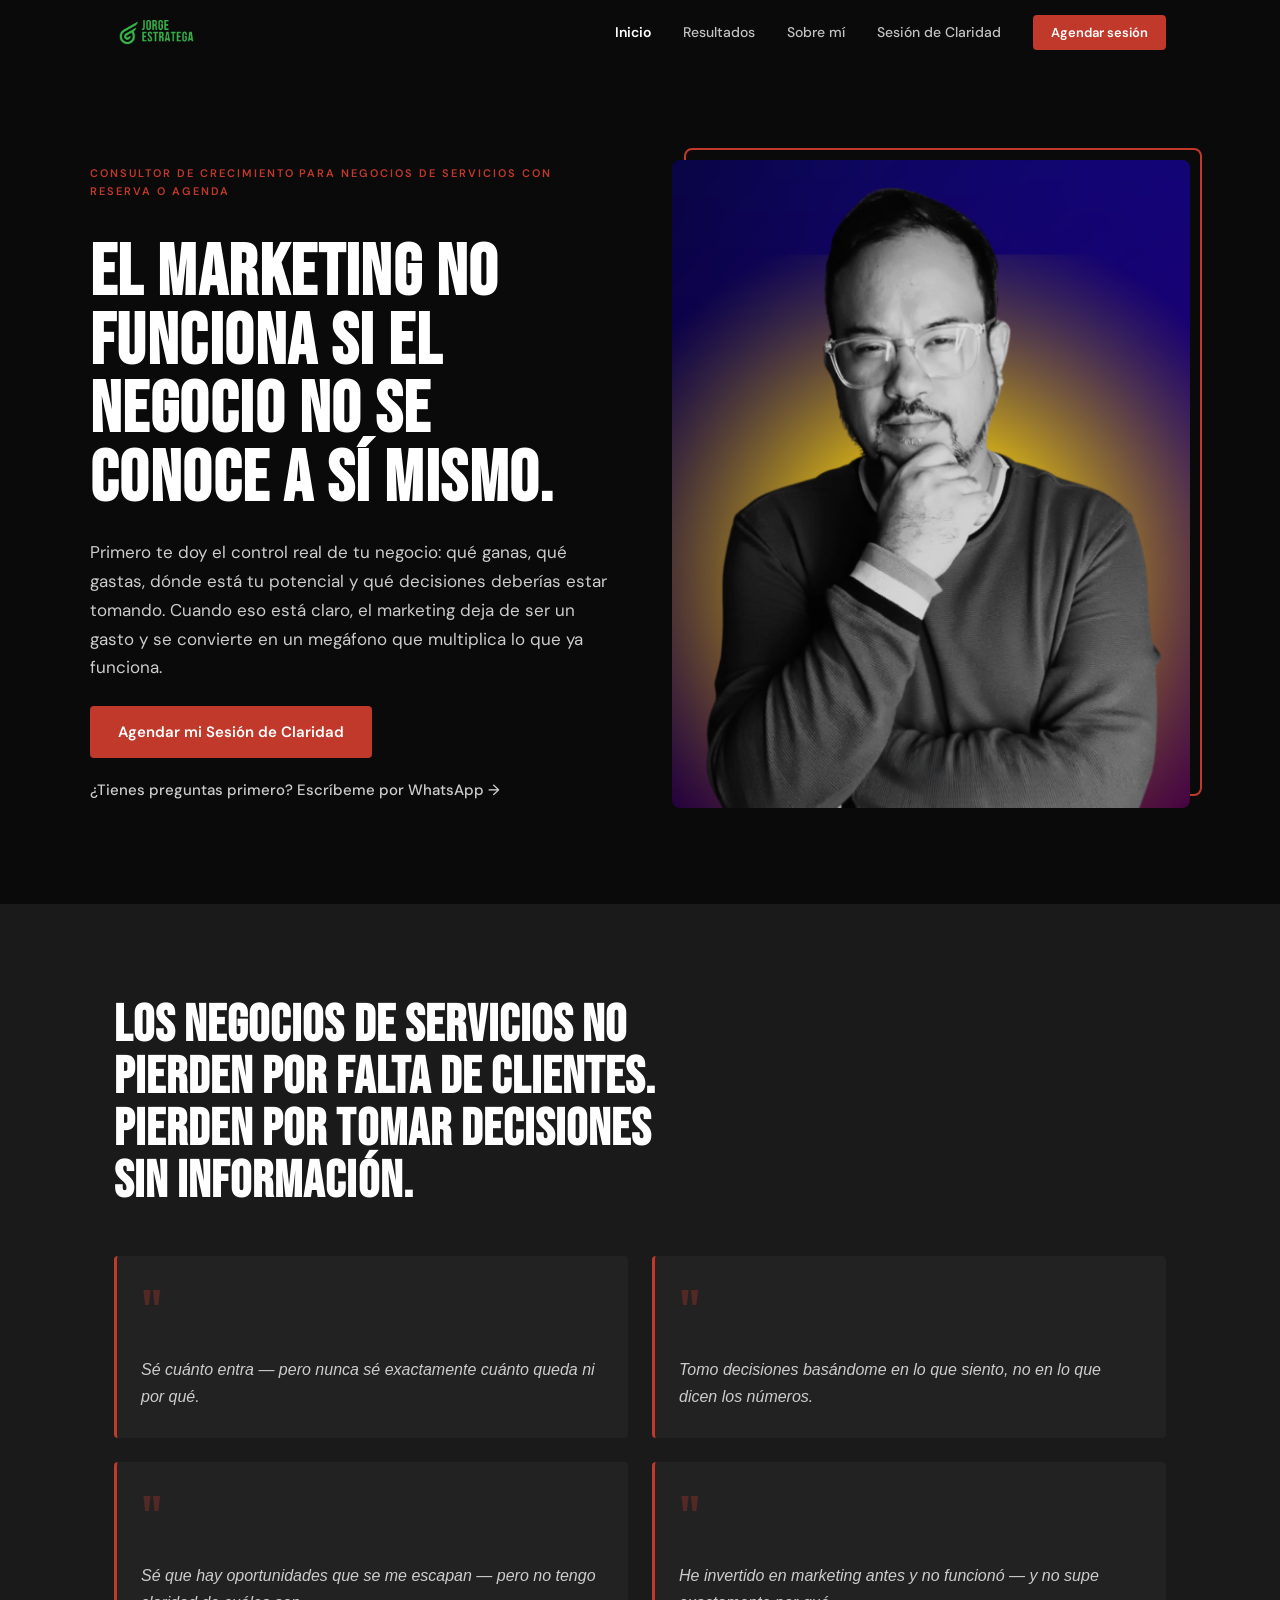
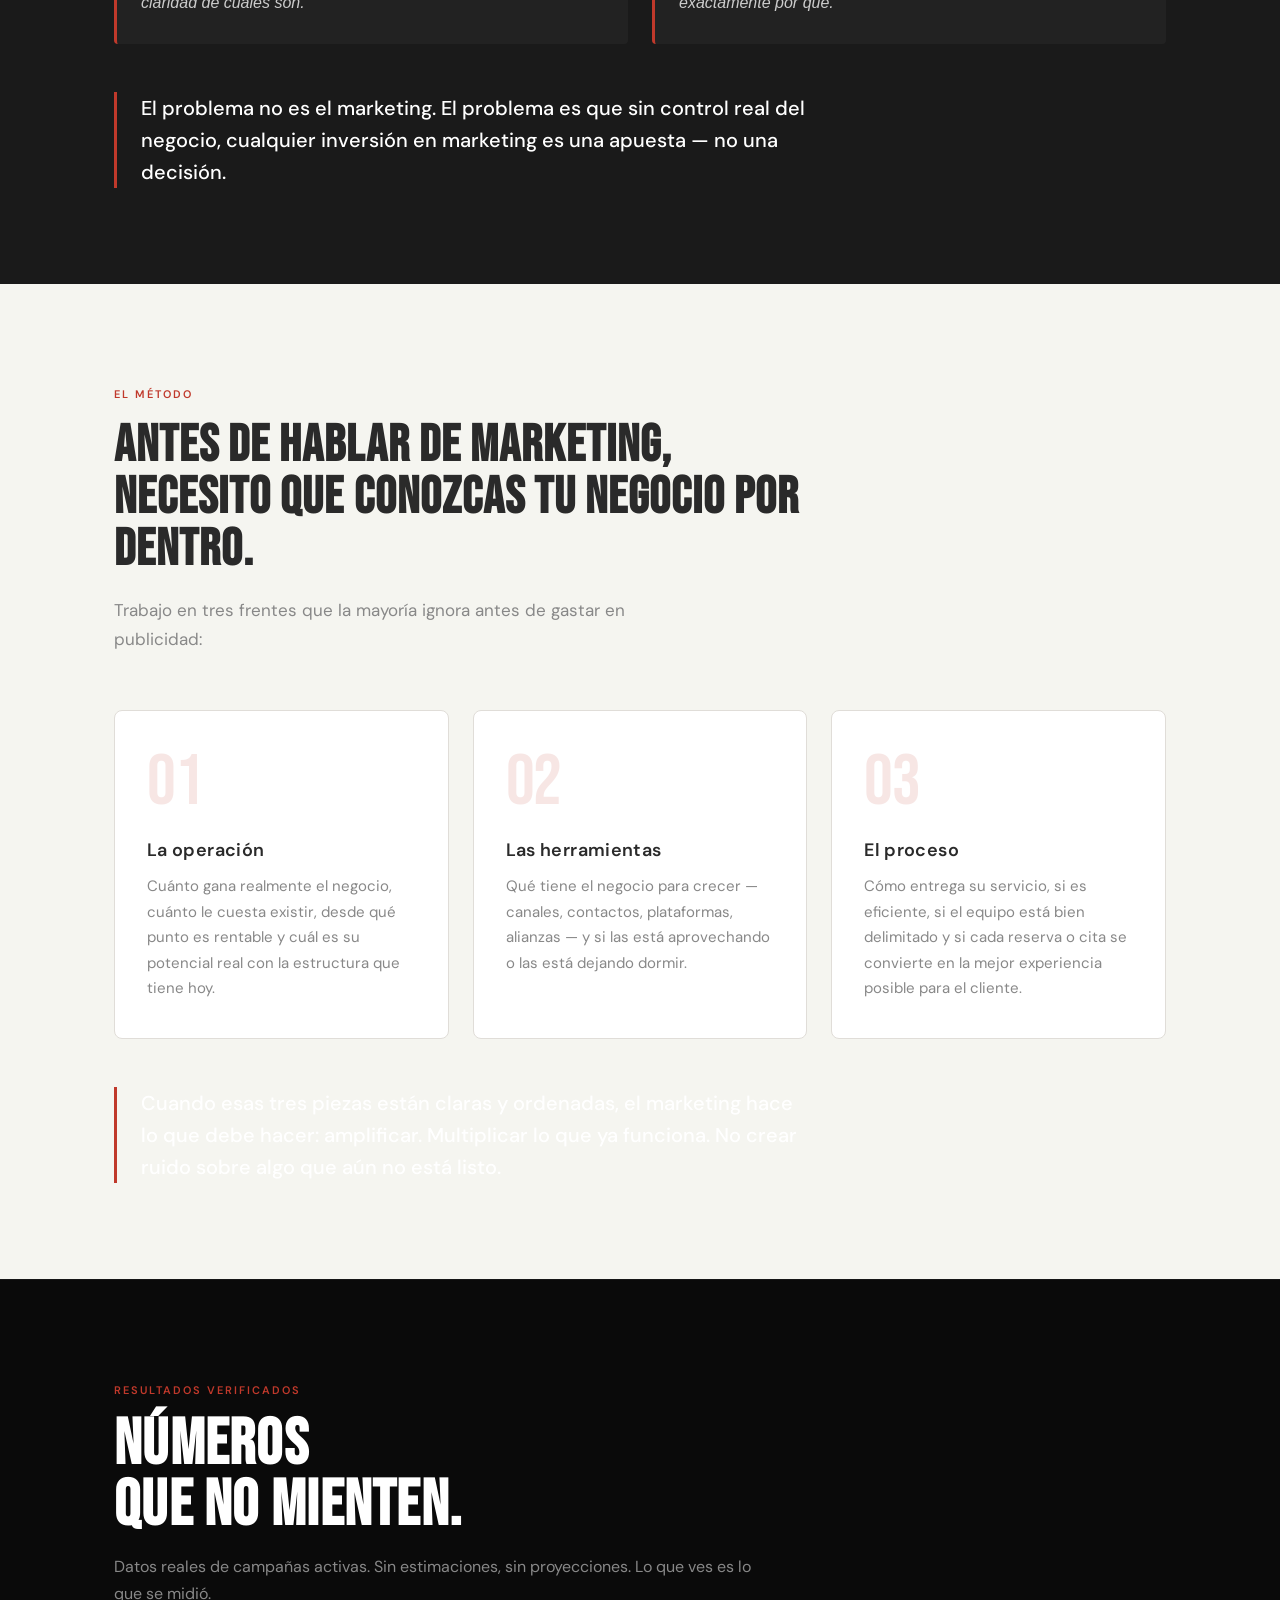
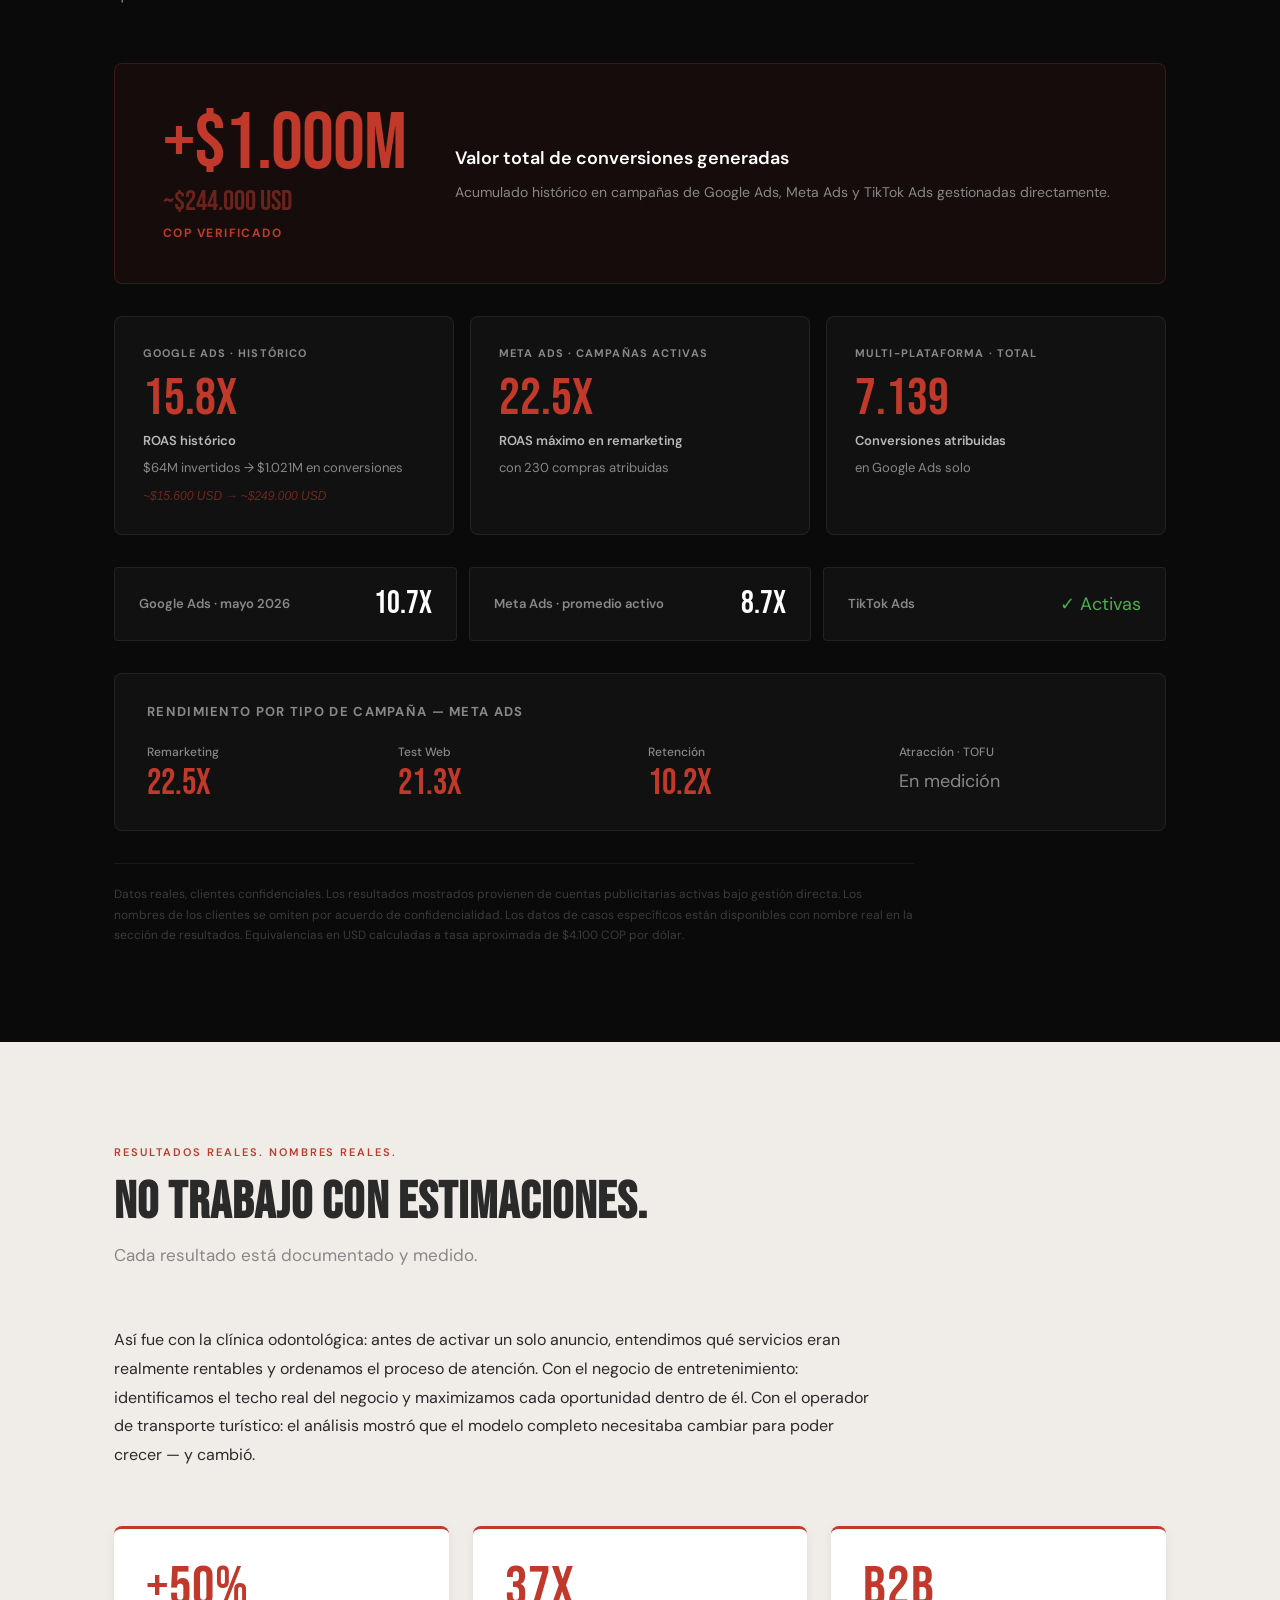
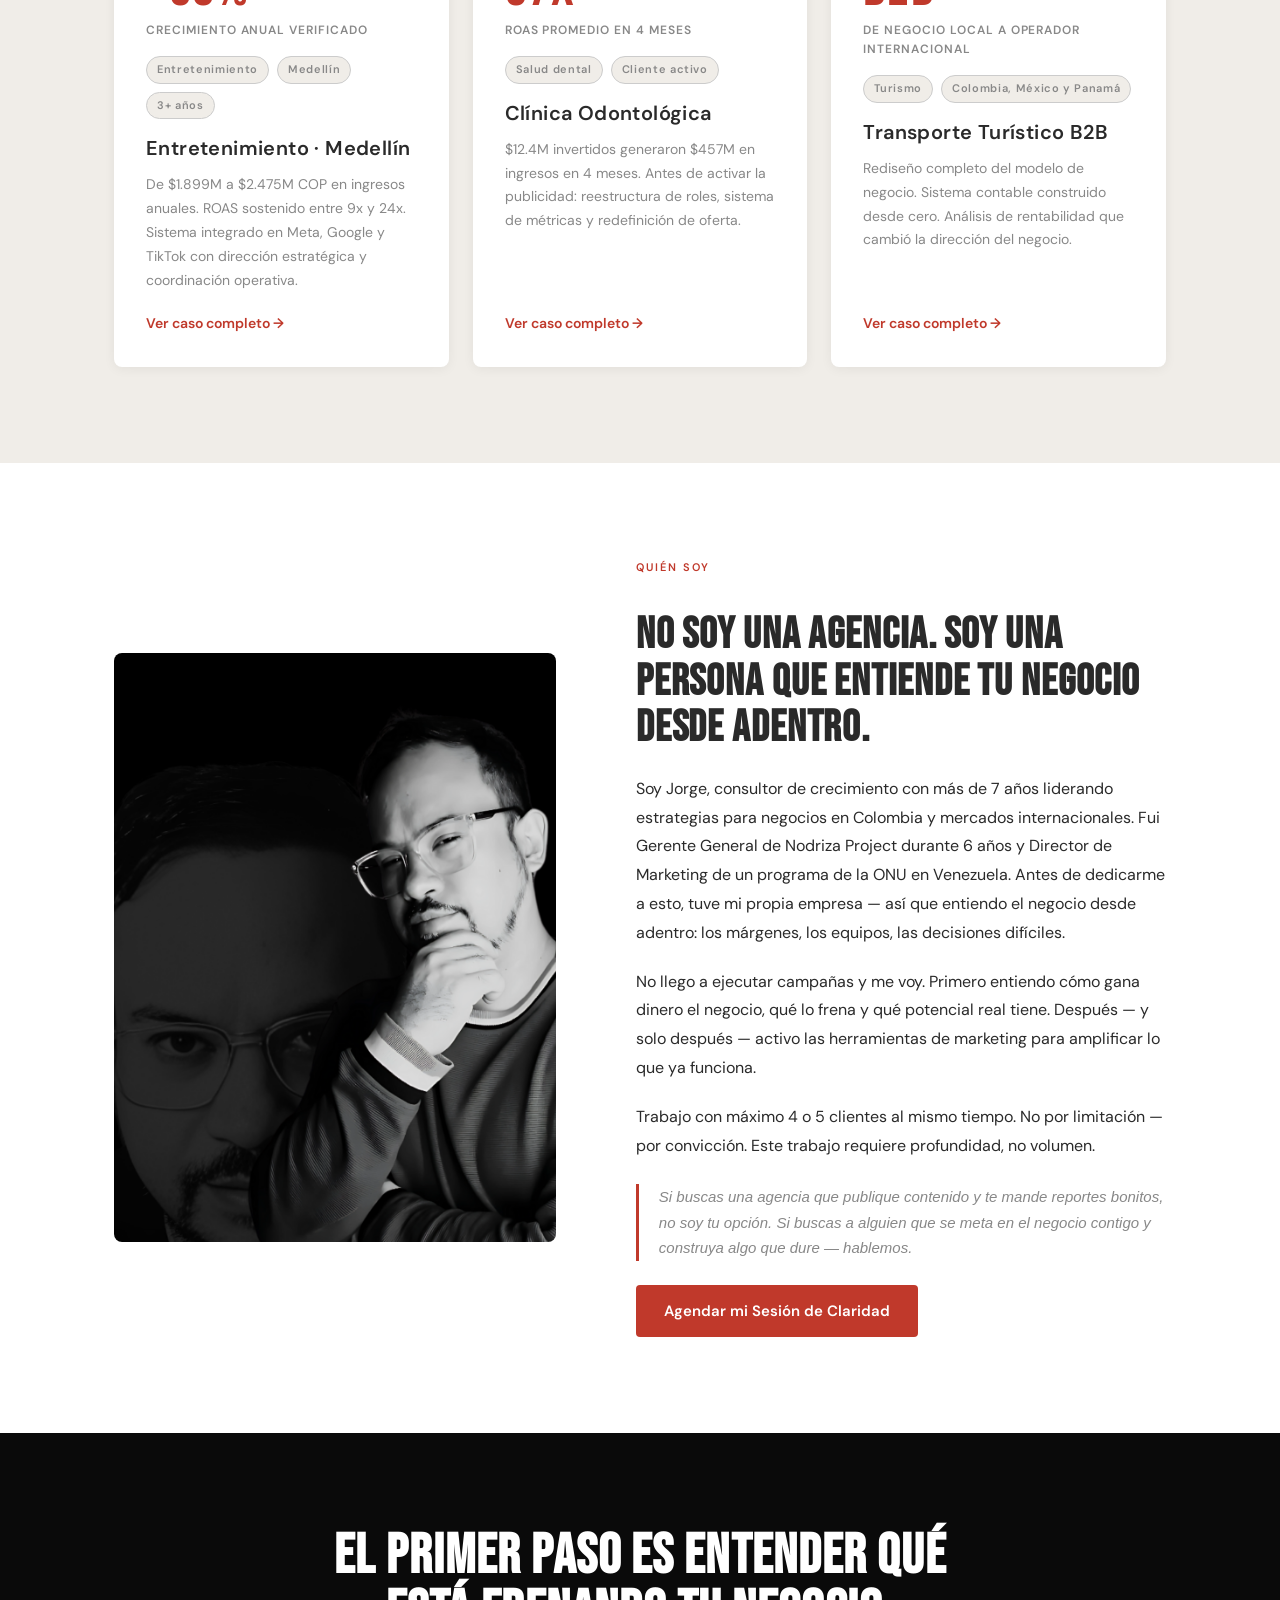
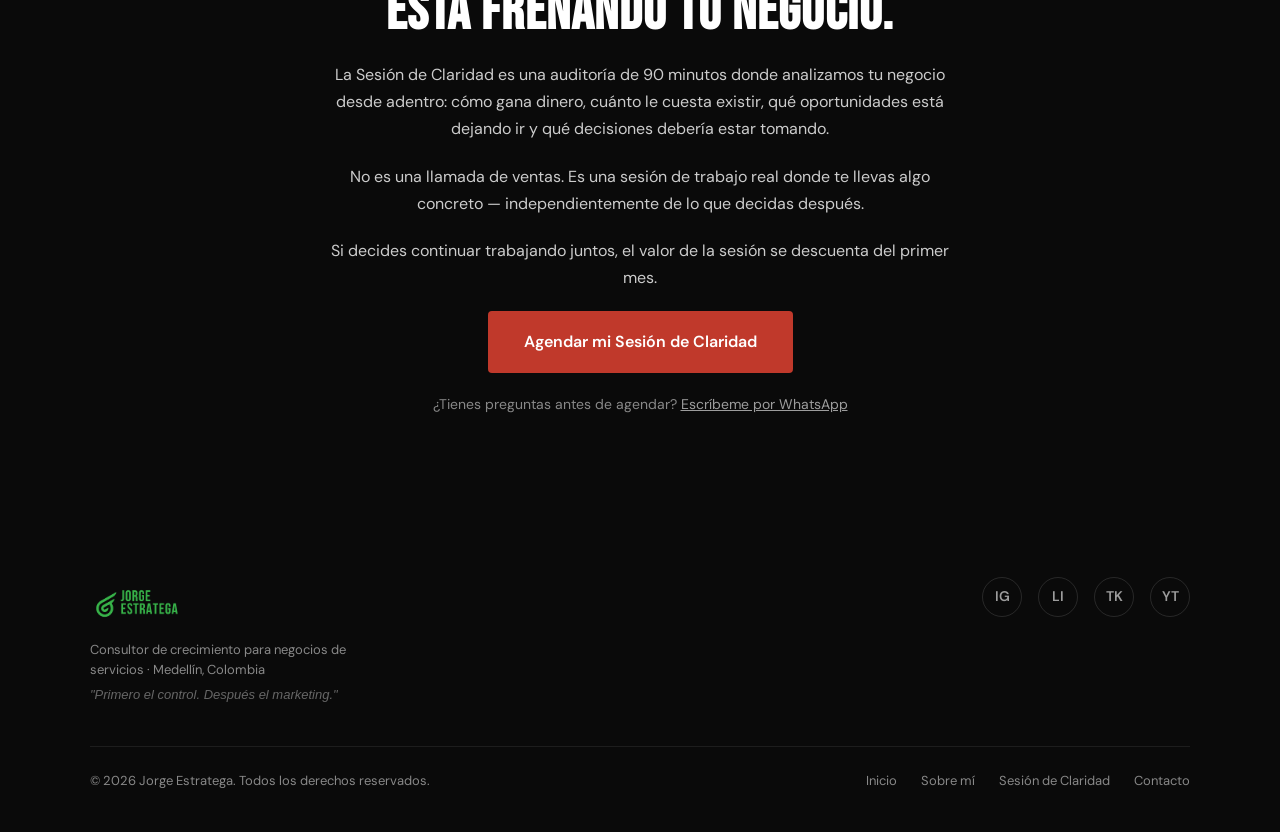
==== commit a7facbf7: "Add files via upload" ====
--- a/index.html
+++ b/index.html
@@ -1,4 +1,4 @@
-<!DOCTYPE html>
+﻿<!DOCTYPE html>
 <html lang="es">
 <head>
   <meta charset="UTF-8" />
@@ -331,12 +331,12 @@
       </div>
       <div class="footer-bottom">
         <p class="footer-copy">© 2026 Jorge Estratega. Todos los derechos reservados.</p>
-        <nav class="footer-nav" aria-label="Navegación del pie de página">
+        <div class="footer-nav">
           <a href="index.html">Inicio</a>
           <a href="sobre-mi.html">Sobre mí</a>
           <a href="sesion-de-claridad.html">Sesión de Claridad</a>
           <a href="contacto.html">Contacto</a>
-        </nav>
+        </div>
       </div>
     </div>
   </footer>
@@ -344,3 +344,4 @@
   <script src="js/main.js"></script>
 </body>
 </html>
+
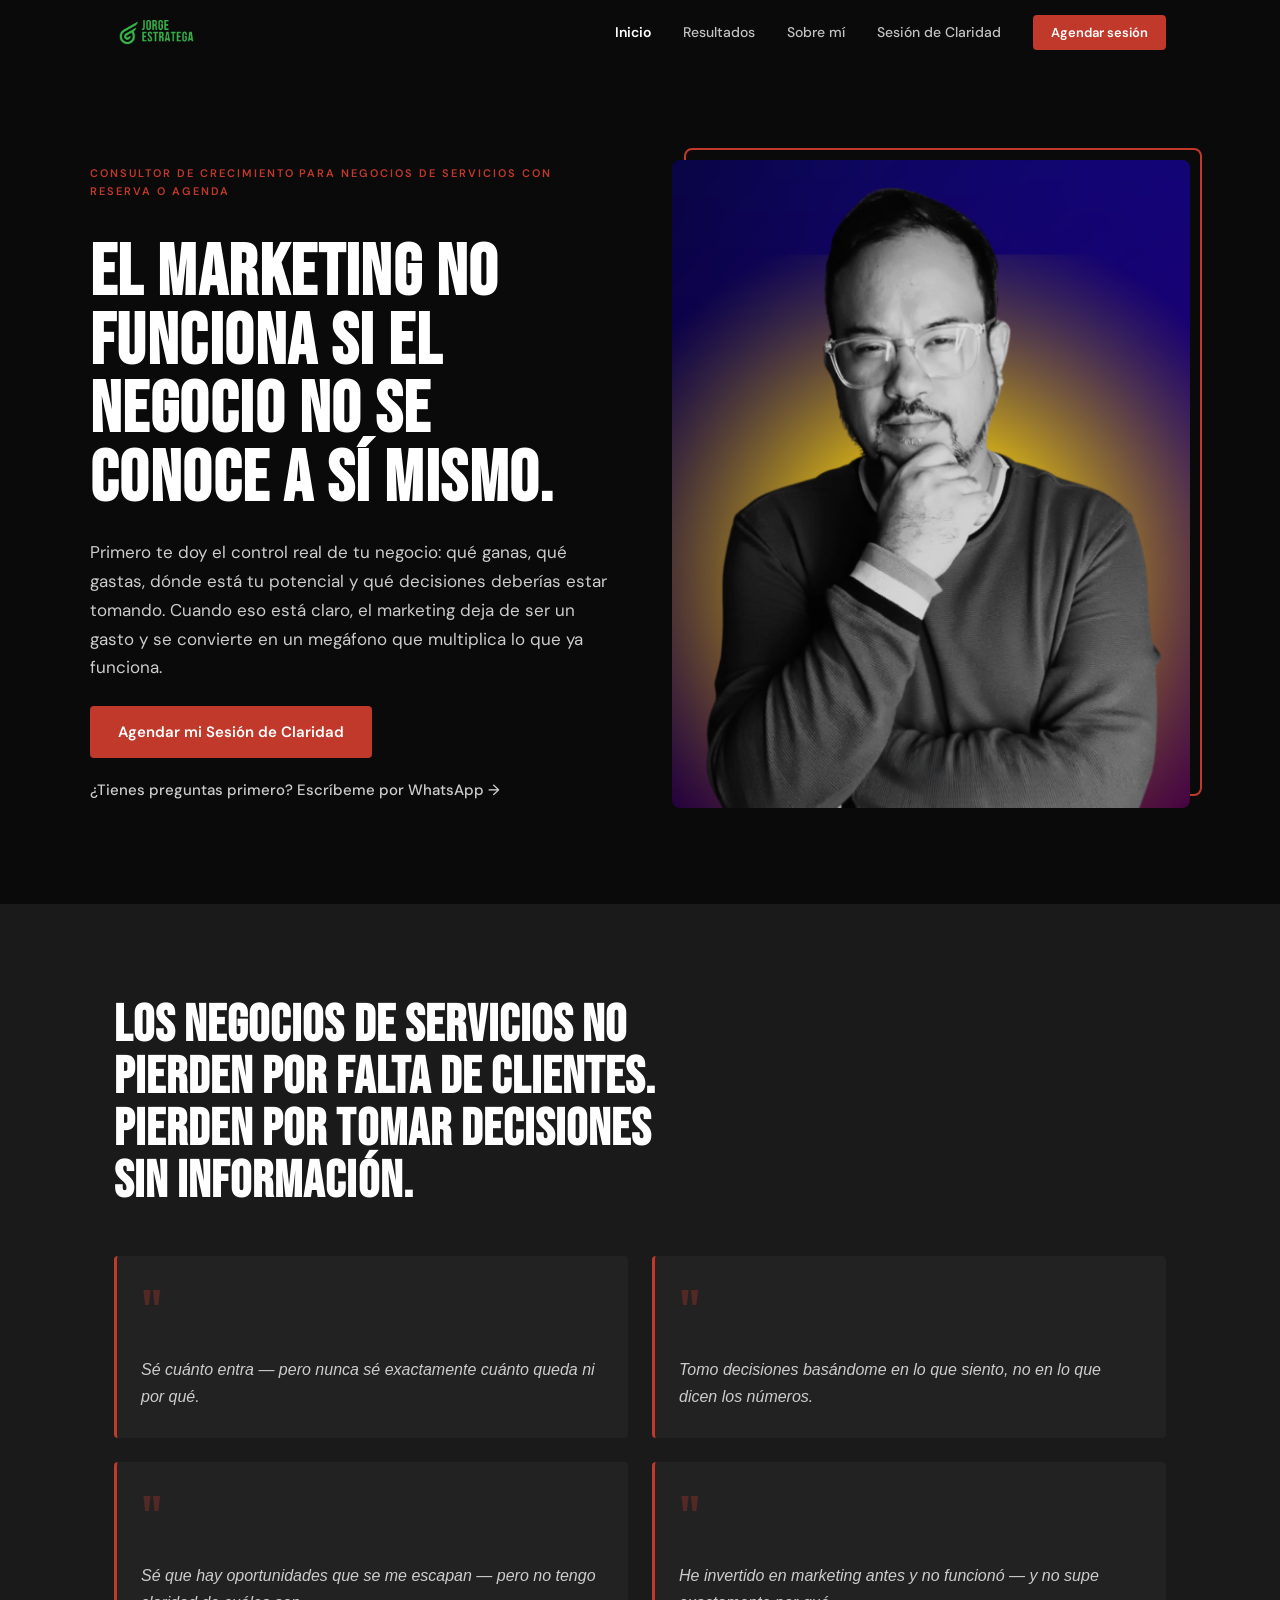
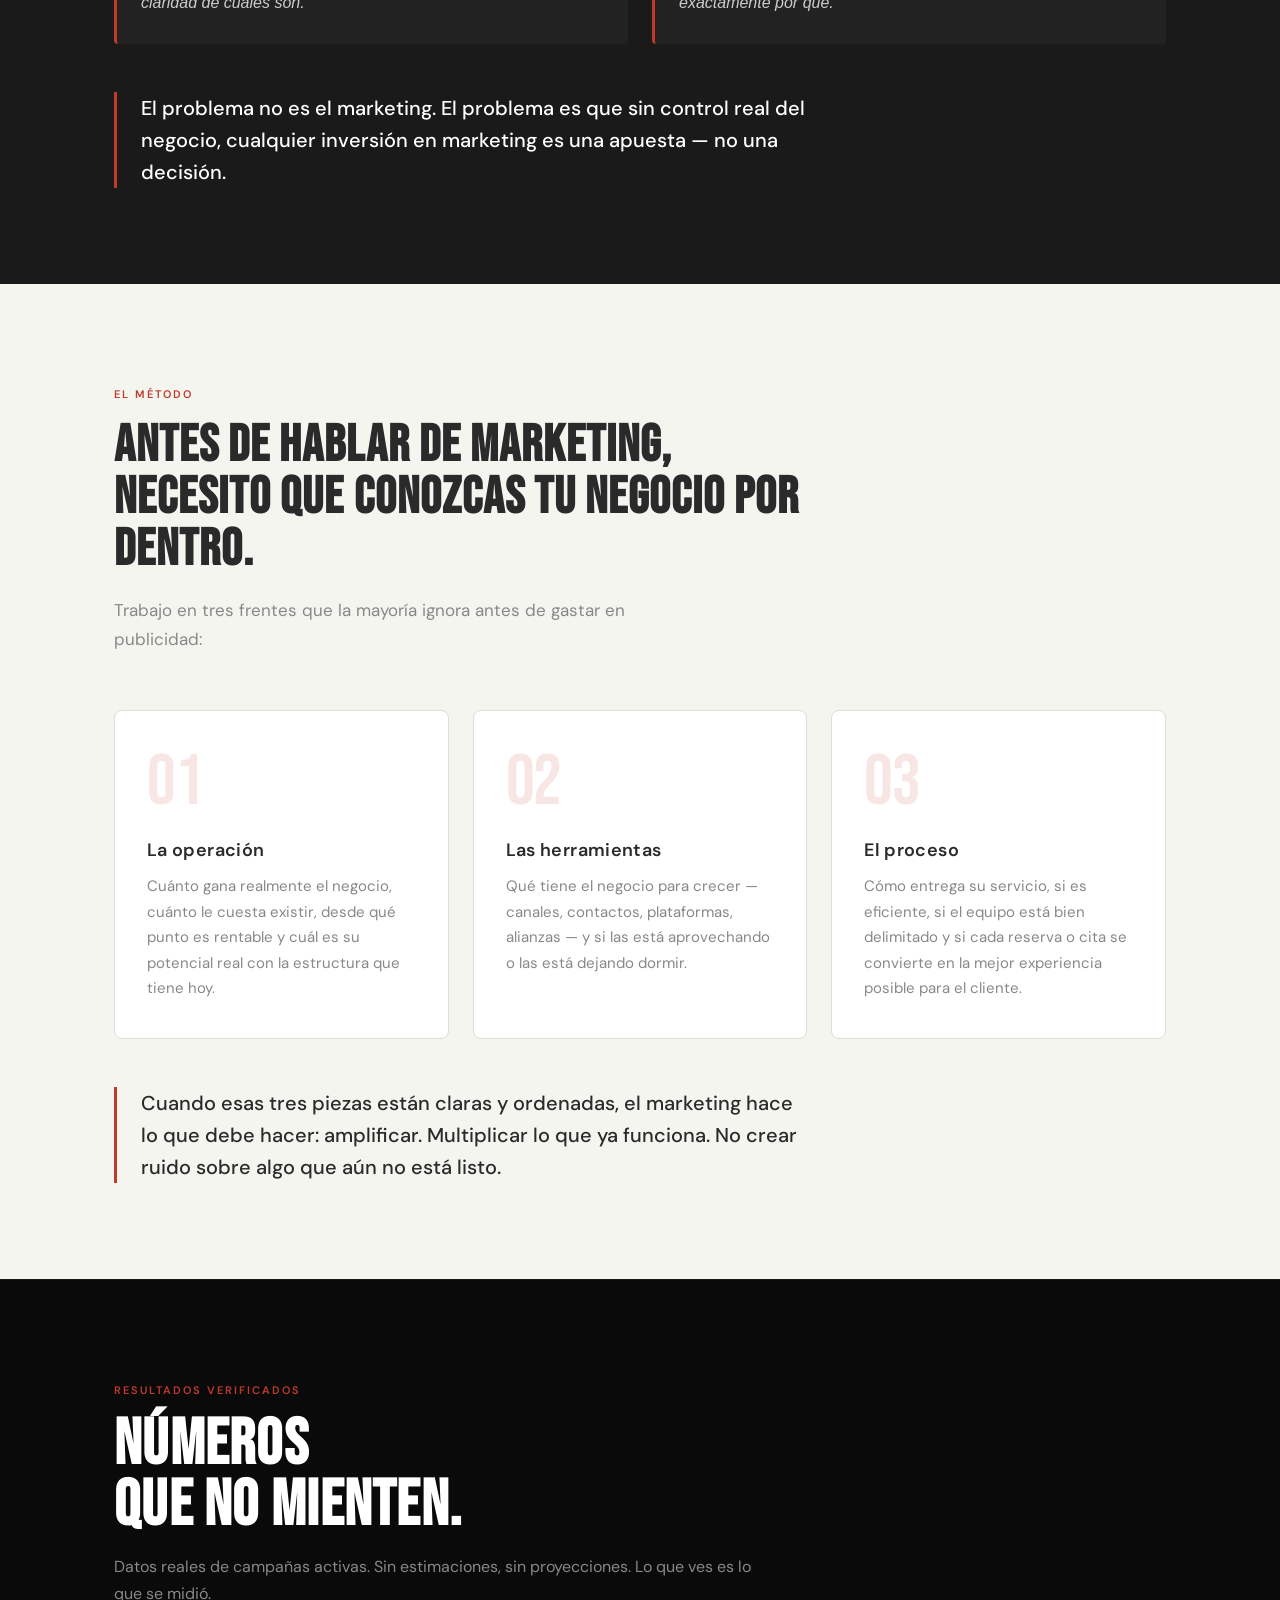
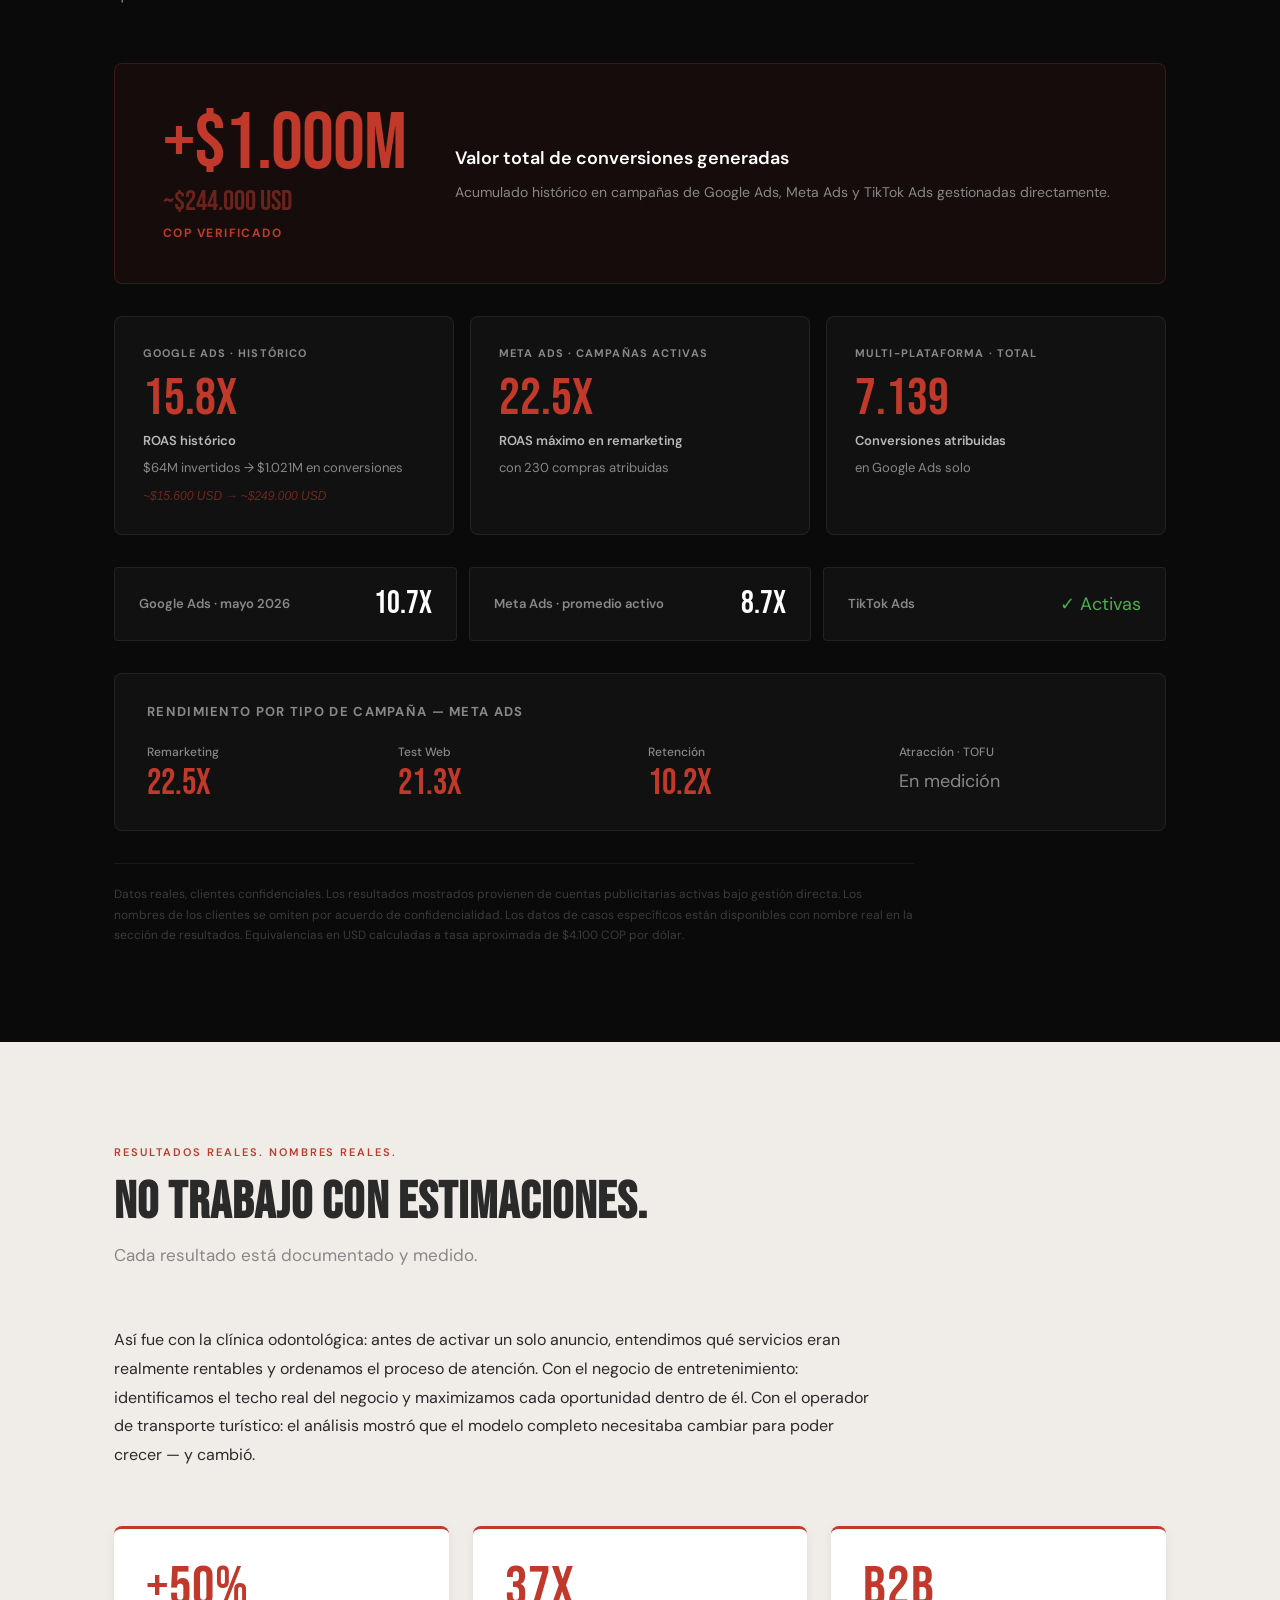
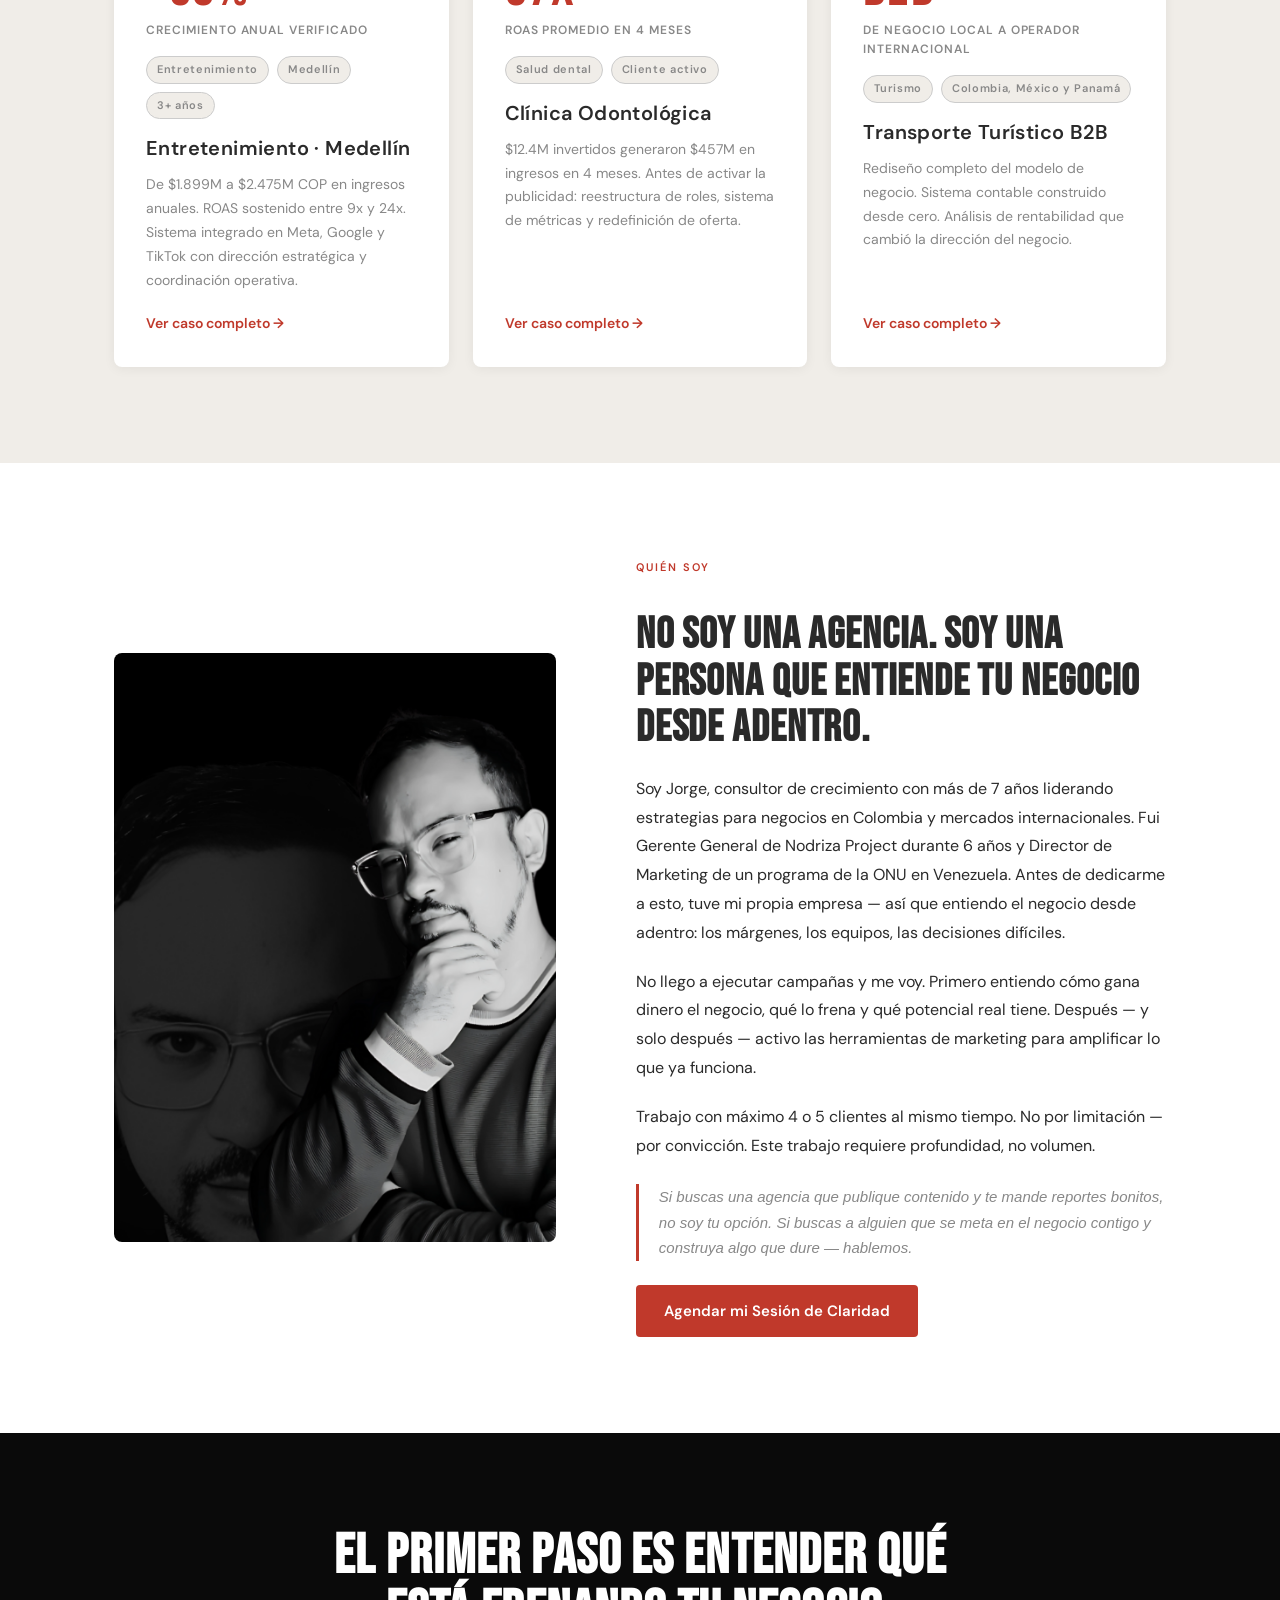
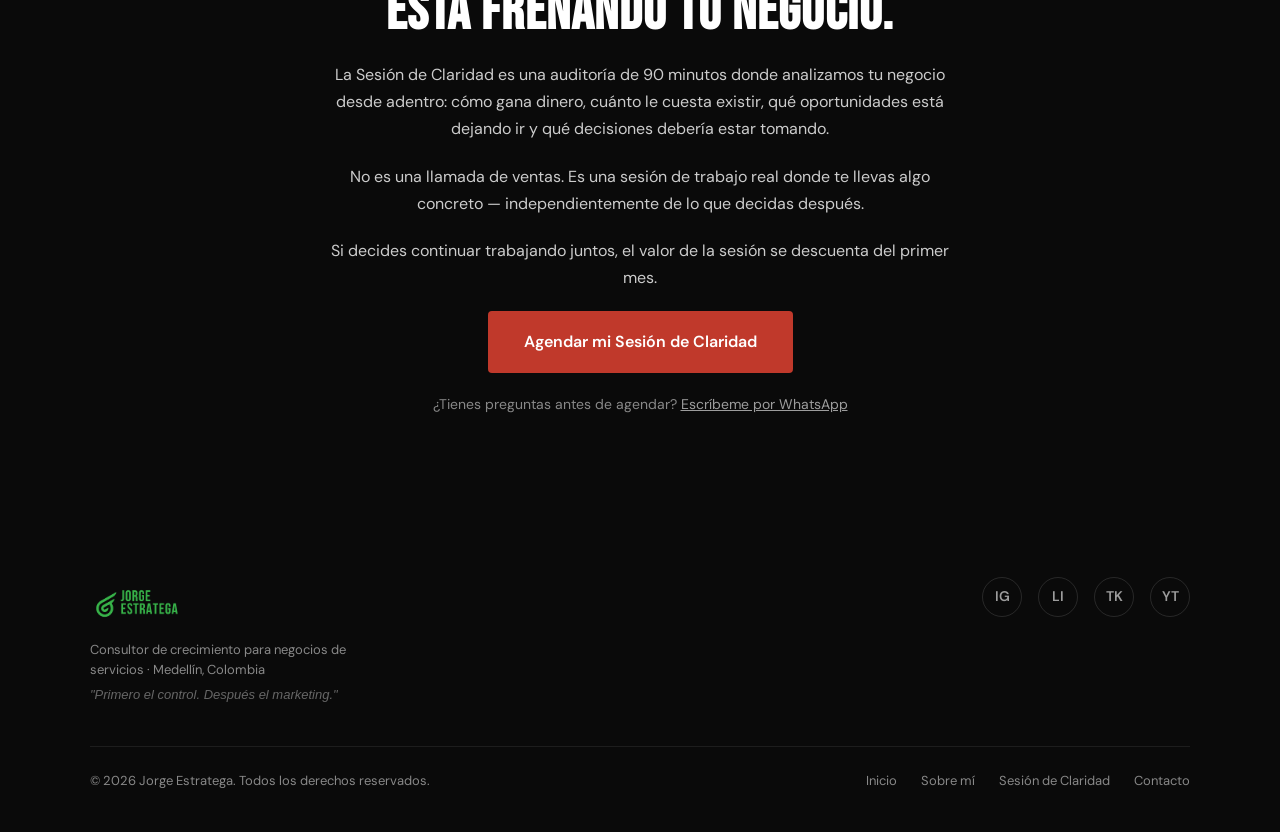
==== commit d0edc3fb: "Add files via upload" ====
--- a/index.html
+++ b/index.html
@@ -135,7 +135,7 @@
             <p>Cómo entrega su servicio, si es eficiente, si el equipo está bien delimitado y si cada reserva o cita se convierte en la mejor experiencia posible para el cliente.</p>
           </div>
         </div>
-        <p class="problem-close fade-in" style="margin-top:48px; background:var(--blanco-roto);">Cuando esas tres piezas están claras y ordenadas, el marketing hace lo que debe hacer: amplificar. Multiplicar lo que ya funciona. No crear ruido sobre algo que aún no está listo.</p>
+        <p class="problem-close fade-in" style="margin-top:48px; color:var(--gris-carbon); border-left-color:var(--rojo);">Cuando esas tres piezas están claras y ordenadas, el marketing hace lo que debe hacer: amplificar. Multiplicar lo que ya funciona. No crear ruido sobre algo que aún no está listo.</p>
       </div>
     </section>
 
@@ -344,4 +344,4 @@
   <script src="js/main.js"></script>
 </body>
 </html>
-
+
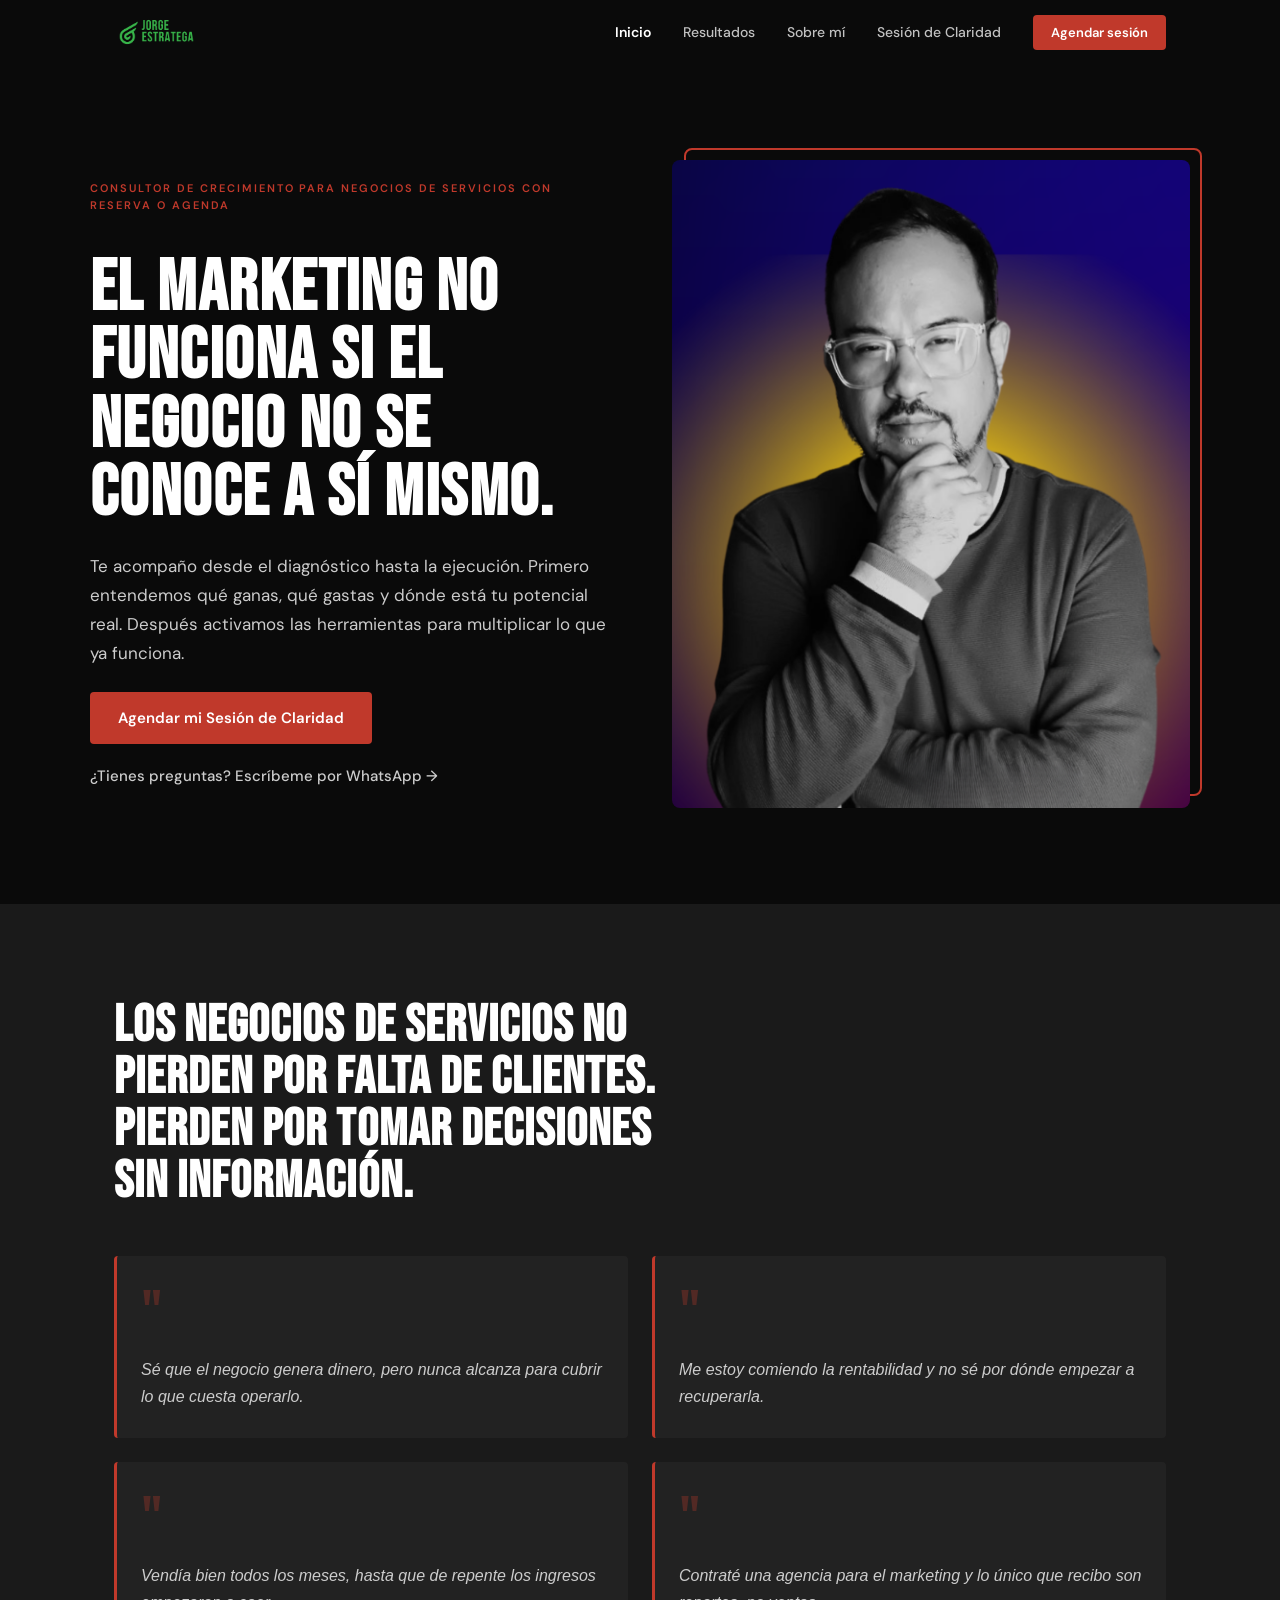
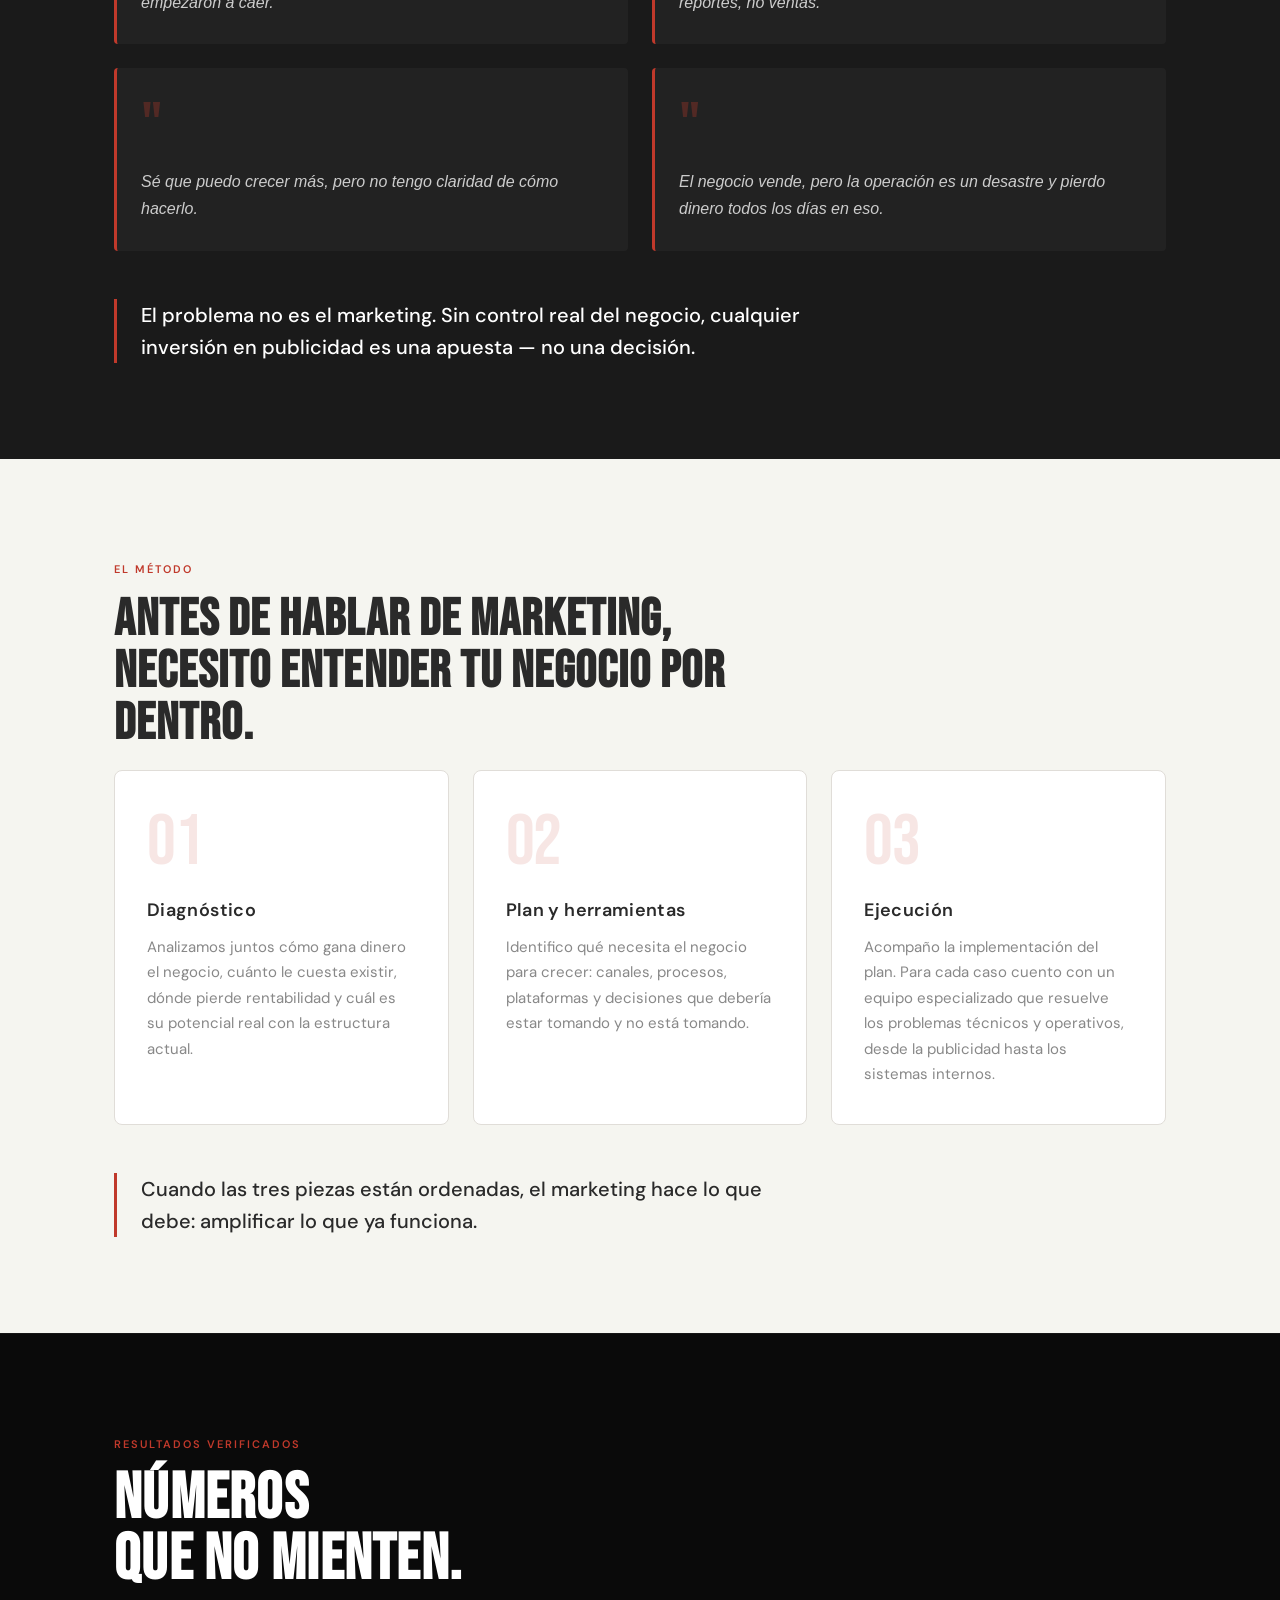
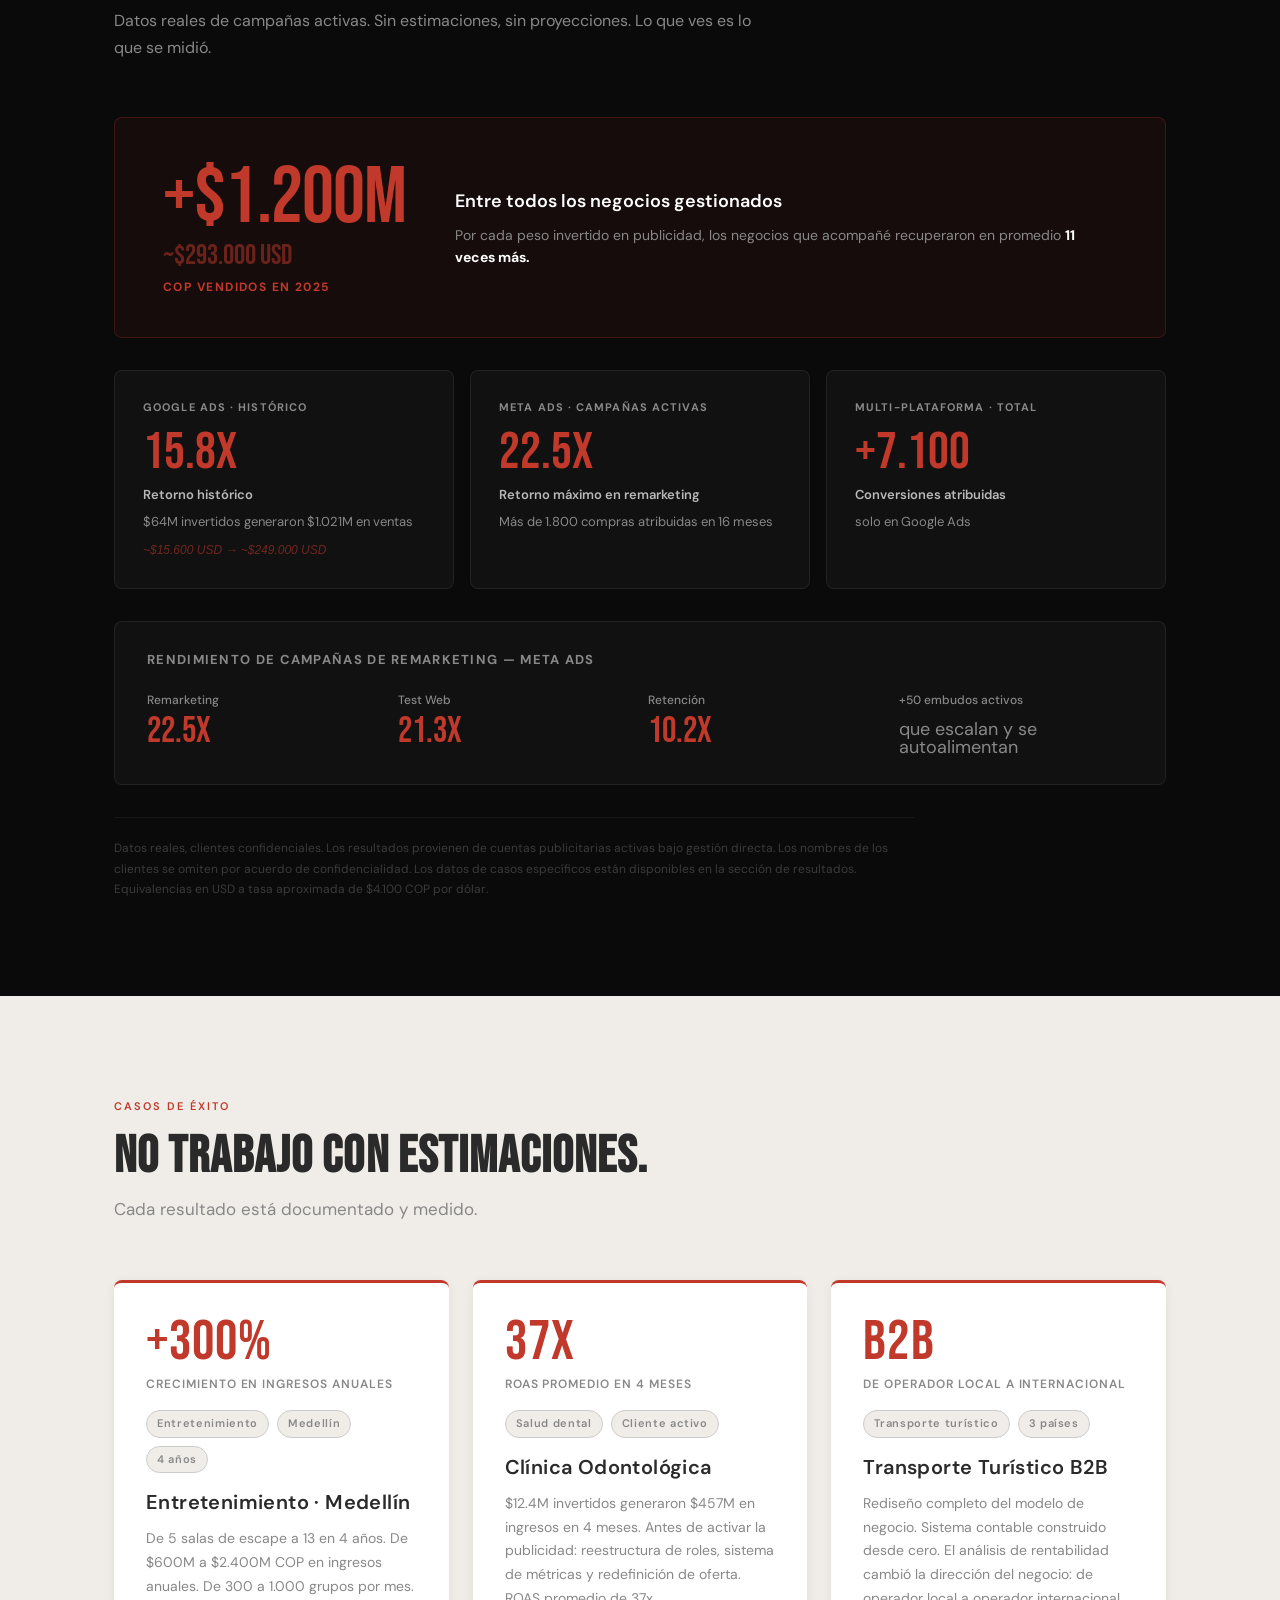
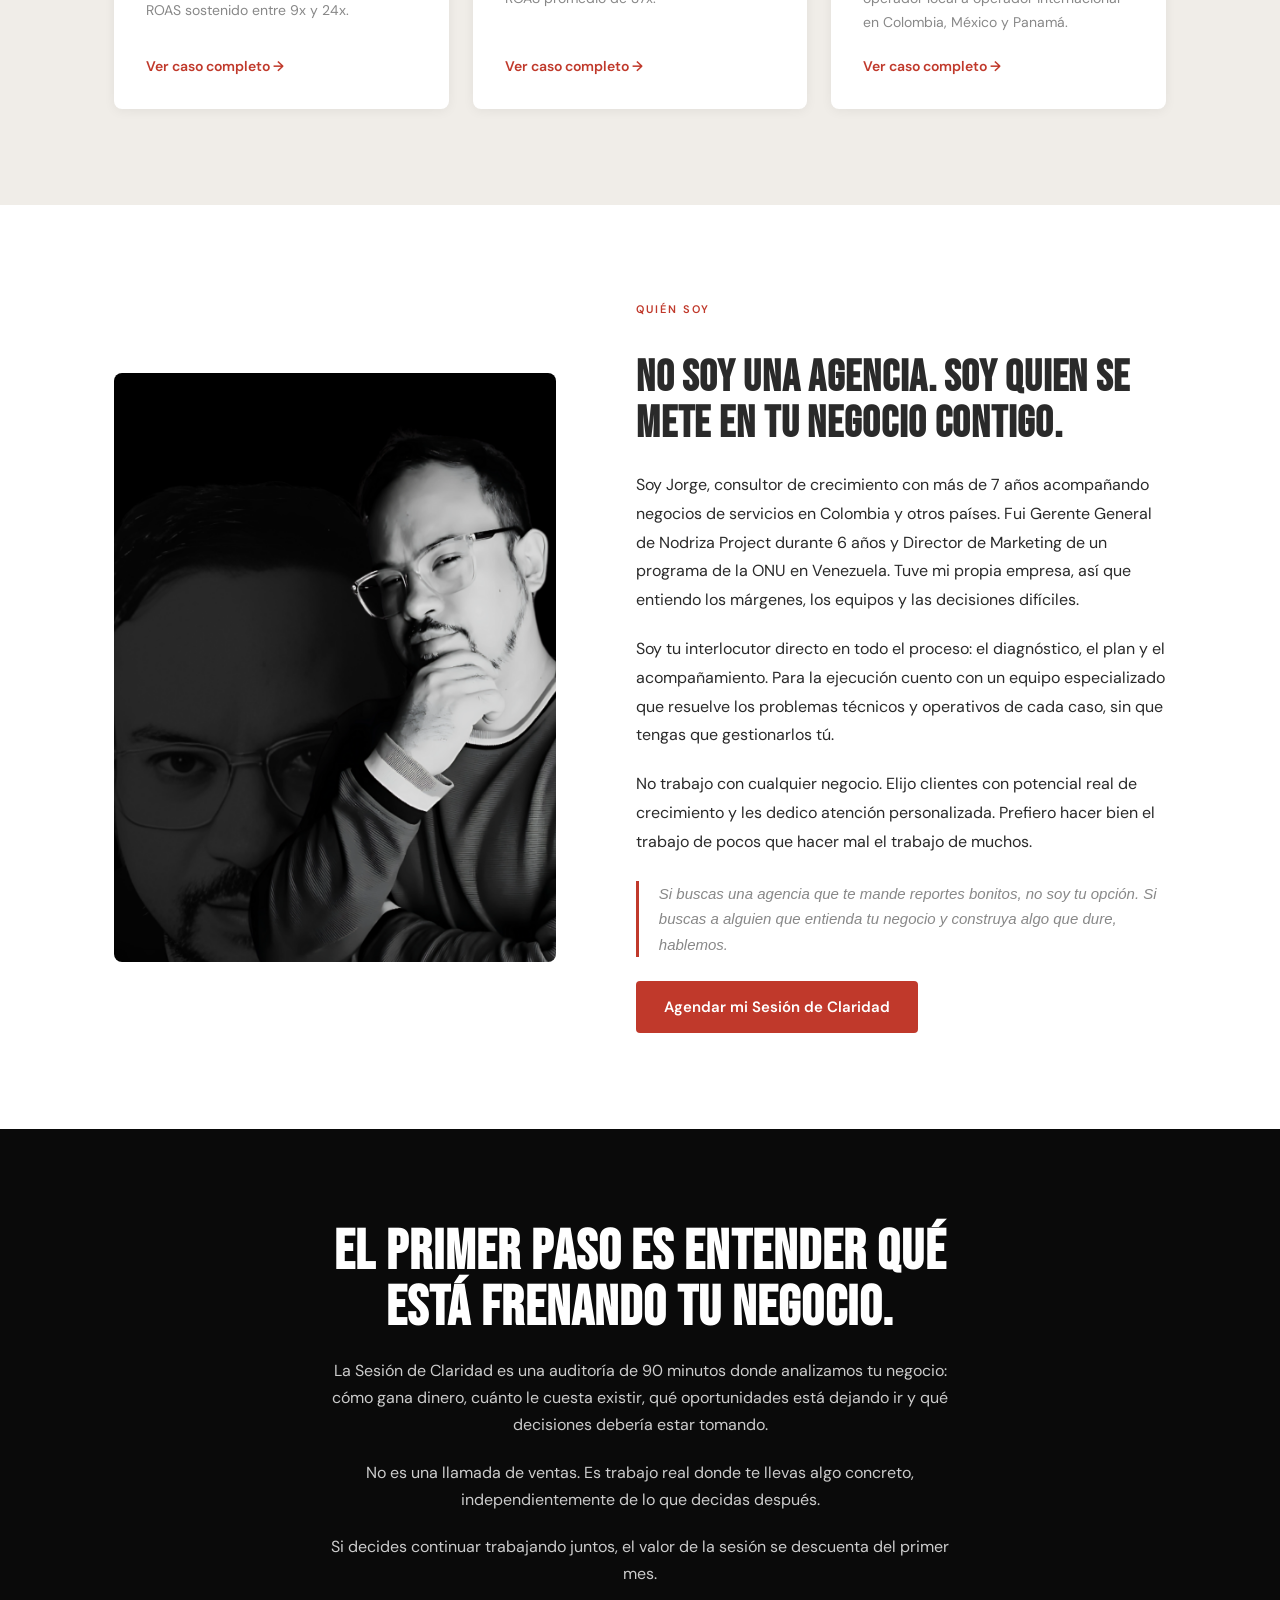
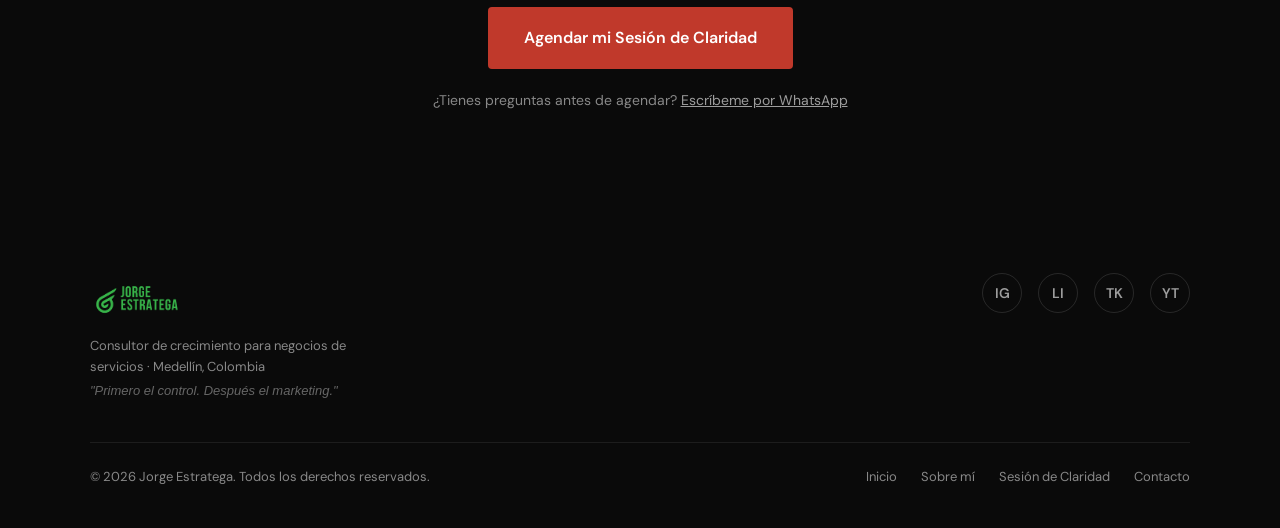
==== commit 104bdbc1: "Add files via upload" ====
--- a/index.html
+++ b/index.html
@@ -1,4 +1,4 @@
-﻿<!DOCTYPE html>
+<!DOCTYPE html>
 <html lang="es">
 <head>
   <meta charset="UTF-8" />
@@ -26,11 +26,7 @@
       "@type": "PostalAddress",
       "addressLocality": "Medellín",
       "addressCountry": "CO"
-    },
-    "sameAs": [
-      "https://www.instagram.com/jorgeestrategaconsultor",
-      "https://www.linkedin.com/in/jorgeestrategaconsultor"
-    ]
+    }
   }
   </script>
   <link rel="stylesheet" href="css/styles.css" />
@@ -40,7 +36,6 @@
 </head>
 <body>
 
-  <!-- NAVBAR -->
   <nav>
     <div class="nav-inner">
       <a href="index.html" class="nav-logo"><img src="img/logo-jorge-estratega.png" alt="Jorge Estratega" class="logo-img" /></a>
@@ -52,9 +47,7 @@
         <li><a href="sesion-de-claridad.html" class="nav-cta">Agendar sesión</a></li>
       </ul>
       <button class="nav-hamburger" aria-label="Abrir menú" aria-expanded="false">
-        <span></span>
-        <span></span>
-        <span></span>
+        <span></span><span></span><span></span>
       </button>
     </div>
     <div class="nav-mobile" role="navigation" aria-label="Menú móvil">
@@ -68,16 +61,16 @@
 
   <main>
 
-    <!-- ═══════════════ HERO ═══════════════ -->
+    <!-- HERO -->
     <section class="hero">
       <div class="hero-inner">
         <div class="hero-content">
           <span class="label fade-in">Consultor de crecimiento para negocios de servicios con reserva o agenda</span>
           <h1 class="fade-in fade-in-delay-1">El marketing no funciona si el negocio no se conoce a sí mismo.</h1>
-          <p class="hero-sub fade-in fade-in-delay-2">Primero te doy el control real de tu negocio: qué ganas, qué gastas, dónde está tu potencial y qué decisiones deberías estar tomando. Cuando eso está claro, el marketing deja de ser un gasto y se convierte en un megáfono que multiplica lo que ya funciona.</p>
+          <p class="hero-sub fade-in fade-in-delay-2">Te acompaño desde el diagnóstico hasta la ejecución. Primero entendemos qué ganas, qué gastas y dónde está tu potencial real. Después activamos las herramientas para multiplicar lo que ya funciona.</p>
           <div class="hero-ctas fade-in fade-in-delay-3">
             <a href="sesion-de-claridad.html" class="btn-primary">Agendar mi Sesión de Claridad</a>
-            <a href="https://wa.me/57TUNUMERO" class="btn-text" target="_blank" rel="noopener noreferrer">¿Tienes preguntas primero? Escríbeme por WhatsApp →</a>
+            <a href="https://wa.me/57TUNUMERO" class="btn-text" target="_blank" rel="noopener noreferrer">¿Tienes preguntas? Escríbeme por WhatsApp →</a>
           </div>
         </div>
         <div class="hero-image fade-in fade-in-delay-2">
@@ -86,60 +79,67 @@
       </div>
     </section>
 
-    <!-- ═══════════════ EL PROBLEMA ═══════════════ -->
+    <!-- EL PROBLEMA -->
     <section class="section-problema">
       <div class="container">
         <h2 class="fade-in">Los negocios de servicios no pierden por falta de clientes. Pierden por tomar decisiones sin información.</h2>
-        <div class="problem-grid">
+        <div class="problem-grid" style="grid-template-columns: repeat(2, 1fr);">
           <div class="problem-card fade-in fade-in-delay-1">
             <span class="quote-mark">"</span>
-            <p>Sé cuánto entra — pero nunca sé exactamente cuánto queda ni por qué.</p>
+            <p>Sé que el negocio genera dinero, pero nunca alcanza para cubrir lo que cuesta operarlo.</p>
           </div>
           <div class="problem-card fade-in fade-in-delay-2">
             <span class="quote-mark">"</span>
-            <p>Tomo decisiones basándome en lo que siento, no en lo que dicen los números.</p>
+            <p>Me estoy comiendo la rentabilidad y no sé por dónde empezar a recuperarla.</p>
           </div>
           <div class="problem-card fade-in fade-in-delay-3">
             <span class="quote-mark">"</span>
-            <p>Sé que hay oportunidades que se me escapan — pero no tengo claridad de cuáles son.</p>
+            <p>Vendía bien todos los meses, hasta que de repente los ingresos empezaron a caer.</p>
           </div>
           <div class="problem-card fade-in fade-in-delay-4">
             <span class="quote-mark">"</span>
-            <p>He invertido en marketing antes y no funcionó — y no supe exactamente por qué.</p>
-          </div>
-        </div>
-        <p class="problem-close fade-in">El problema no es el marketing. El problema es que sin control real del negocio, cualquier inversión en marketing es una apuesta — no una decisión.</p>
-      </div>
-    </section>
-
-    <!-- ═══════════════ EL MÉTODO ═══════════════ -->
+            <p>Contraté una agencia para el marketing y lo único que recibo son reportes, no ventas.</p>
+          </div>
+          <div class="problem-card fade-in fade-in-delay-1">
+            <span class="quote-mark">"</span>
+            <p>Sé que puedo crecer más, pero no tengo claridad de cómo hacerlo.</p>
+          </div>
+          <div class="problem-card fade-in fade-in-delay-2">
+            <span class="quote-mark">"</span>
+            <p>El negocio vende, pero la operación es un desastre y pierdo dinero todos los días en eso.</p>
+          </div>
+        </div>
+        <p class="problem-close fade-in">El problema no es el marketing. Sin control real del negocio, cualquier inversión en publicidad es una apuesta — no una decisión.</p>
+      </div>
+    </section>
+
+    <!-- EL MÉTODO -->
     <section class="section-sac">
       <div class="container">
         <span class="label-dark fade-in">El método</span>
-        <h2 class="fade-in fade-in-delay-1">Antes de hablar de marketing, necesito que conozcas tu negocio por dentro.</h2>
-        <p class="section-intro fade-in fade-in-delay-2">Trabajo en tres frentes que la mayoría ignora antes de gastar en publicidad:</p>
+        <h2 class="fade-in fade-in-delay-1">Antes de hablar de marketing, necesito entender tu negocio por dentro.</h2>
         <div class="sac-grid">
           <div class="sac-card fade-in fade-in-delay-1">
             <div class="sac-num">01</div>
-            <h3>La operación</h3>
-            <p>Cuánto gana realmente el negocio, cuánto le cuesta existir, desde qué punto es rentable y cuál es su potencial real con la estructura que tiene hoy.</p>
+            <h3>Diagnóstico</h3>
+            <p>Analizamos juntos cómo gana dinero el negocio, cuánto le cuesta existir, dónde pierde rentabilidad y cuál es su potencial real con la estructura actual.</p>
           </div>
           <div class="sac-card fade-in fade-in-delay-2">
             <div class="sac-num">02</div>
-            <h3>Las herramientas</h3>
-            <p>Qué tiene el negocio para crecer — canales, contactos, plataformas, alianzas — y si las está aprovechando o las está dejando dormir.</p>
+            <h3>Plan y herramientas</h3>
+            <p>Identifico qué necesita el negocio para crecer: canales, procesos, plataformas y decisiones que debería estar tomando y no está tomando.</p>
           </div>
           <div class="sac-card fade-in fade-in-delay-3">
             <div class="sac-num">03</div>
-            <h3>El proceso</h3>
-            <p>Cómo entrega su servicio, si es eficiente, si el equipo está bien delimitado y si cada reserva o cita se convierte en la mejor experiencia posible para el cliente.</p>
-          </div>
-        </div>
-        <p class="problem-close fade-in" style="margin-top:48px; color:var(--gris-carbon); border-left-color:var(--rojo);">Cuando esas tres piezas están claras y ordenadas, el marketing hace lo que debe hacer: amplificar. Multiplicar lo que ya funciona. No crear ruido sobre algo que aún no está listo.</p>
-      </div>
-    </section>
-
-    <!-- ═══════════════ MÉTRICAS VERIFICADAS ═══════════════ -->
+            <h3>Ejecución</h3>
+            <p>Acompaño la implementación del plan. Para cada caso cuento con un equipo especializado que resuelve los problemas técnicos y operativos, desde la publicidad hasta los sistemas internos.</p>
+          </div>
+        </div>
+        <p class="problem-close fade-in" style="margin-top:48px; color:var(--gris-carbon); border-left-color:var(--rojo);">Cuando las tres piezas están ordenadas, el marketing hace lo que debe: amplificar lo que ya funciona.</p>
+      </div>
+    </section>
+
+    <!-- MÉTRICAS VERIFICADAS -->
     <section class="section-metricas">
       <div class="container">
         <div class="metricas-header">
@@ -148,61 +148,42 @@
           <p class="fade-in fade-in-delay-2">Datos reales de campañas activas. Sin estimaciones, sin proyecciones. Lo que ves es lo que se midió.</p>
         </div>
 
-        <!-- Métrica principal -->
         <div class="metrica-principal fade-in">
           <div class="metrica-principal-nums">
-            <div class="metrica-principal-num">+$1.000M</div>
-            <div class="metrica-principal-usd">~$244.000 USD</div>
-            <div class="metrica-principal-currency">COP verificado</div>
+            <div class="metrica-principal-num">+$1.200M</div>
+            <div class="metrica-principal-usd">~$293.000 USD</div>
+            <div class="metrica-principal-currency">COP vendidos en 2025</div>
           </div>
           <div class="metrica-principal-info">
-            <div class="metrica-principal-title">Valor total de conversiones generadas</div>
-            <div class="metrica-principal-desc">Acumulado histórico en campañas de Google Ads, Meta Ads y TikTok Ads gestionadas directamente.</div>
-          </div>
-        </div>
-
-        <!-- Grid por plataforma -->
+            <div class="metrica-principal-title">Entre todos los negocios gestionados</div>
+            <div class="metrica-principal-desc">Por cada peso invertido en publicidad, los negocios que acompañé recuperaron en promedio <strong style="color:#fff;">11 veces más.</strong></div>
+          </div>
+        </div>
+
         <div class="plataformas-grid">
           <div class="plataforma-card fade-in fade-in-delay-1">
             <div class="plataforma-badge">Google Ads · histórico</div>
             <div class="plataforma-num">15.8x</div>
-            <div class="plataforma-label">ROAS histórico</div>
-            <div class="plataforma-desc">$64M invertidos → $1.021M en conversiones</div>
+            <div class="plataforma-label">Retorno histórico</div>
+            <div class="plataforma-desc">$64M invertidos generaron $1.021M en ventas</div>
             <div class="plataforma-usd">~$15.600 USD → ~$249.000 USD</div>
           </div>
           <div class="plataforma-card fade-in fade-in-delay-2">
             <div class="plataforma-badge">Meta Ads · campañas activas</div>
             <div class="plataforma-num">22.5x</div>
-            <div class="plataforma-label">ROAS máximo en remarketing</div>
-            <div class="plataforma-desc">con 230 compras atribuidas</div>
+            <div class="plataforma-label">Retorno máximo en remarketing</div>
+            <div class="plataforma-desc">Más de 1.800 compras atribuidas en 16 meses</div>
           </div>
           <div class="plataforma-card fade-in fade-in-delay-3">
             <div class="plataforma-badge">Multi-plataforma · total</div>
-            <div class="plataforma-num">7.139</div>
+            <div class="plataforma-num">+7.100</div>
             <div class="plataforma-label">Conversiones atribuidas</div>
-            <div class="plataforma-desc">en Google Ads solo</div>
-          </div>
-        </div>
-
-        <!-- ROAS actual -->
-        <div class="roas-actual-grid">
-          <div class="roas-item fade-in">
-            <span class="roas-item-plataforma">Google Ads · mayo 2026</span>
-            <span class="roas-item-valor">10.7x</span>
-          </div>
-          <div class="roas-item fade-in fade-in-delay-1">
-            <span class="roas-item-plataforma">Meta Ads · promedio activo</span>
-            <span class="roas-item-valor">8.7x</span>
-          </div>
-          <div class="roas-item fade-in fade-in-delay-2">
-            <span class="roas-item-plataforma">TikTok Ads</span>
-            <span class="roas-item-valor activo">✓ Activas</span>
-          </div>
-        </div>
-
-        <!-- Meta Ads breakdown -->
+            <div class="plataforma-desc">solo en Google Ads</div>
+          </div>
+        </div>
+
         <div class="meta-breakdown fade-in">
-          <div class="meta-breakdown-title">Rendimiento por tipo de campaña — Meta Ads</div>
+          <div class="meta-breakdown-title">Rendimiento de campañas de remarketing — Meta Ads</div>
           <div class="meta-breakdown-grid">
             <div class="meta-breakdown-item">
               <span class="meta-breakdown-tipo">Remarketing</span>
@@ -217,36 +198,35 @@
               <span class="meta-breakdown-roas">10.2x</span>
             </div>
             <div class="meta-breakdown-item">
-              <span class="meta-breakdown-tipo">Atracción · TOFU</span>
-              <span class="meta-breakdown-roas tofu">En medición</span>
-            </div>
-          </div>
-        </div>
-
-        <p class="metricas-disclaimer fade-in">Datos reales, clientes confidenciales. Los resultados mostrados provienen de cuentas publicitarias activas bajo gestión directa. Los nombres de los clientes se omiten por acuerdo de confidencialidad. Los datos de casos específicos están disponibles con nombre real en la sección de resultados. Equivalencias en USD calculadas a tasa aproximada de $4.100 COP por dólar.</p>
-      </div>
-    </section>
-
-    <!-- ═══════════════ RESULTADOS ═══════════════ -->
+              <span class="meta-breakdown-tipo">+50 embudos activos</span>
+              <span class="meta-breakdown-roas tofu">que escalan y se autoalimentan</span>
+            </div>
+          </div>
+        </div>
+
+        <p class="metricas-disclaimer fade-in">Datos reales, clientes confidenciales. Los resultados provienen de cuentas publicitarias activas bajo gestión directa. Los nombres de los clientes se omiten por acuerdo de confidencialidad. Los datos de casos específicos están disponibles en la sección de resultados. Equivalencias en USD a tasa aproximada de $4.100 COP por dólar.</p>
+      </div>
+    </section>
+
+    <!-- RESULTADOS / CASOS -->
     <section class="section-resultados" id="resultados">
       <div class="container">
         <div class="section-header">
-          <span class="label-dark fade-in">Resultados reales. Nombres reales.</span>
+          <span class="label-dark fade-in">Casos de éxito</span>
           <h2 class="fade-in fade-in-delay-1">No trabajo con estimaciones.</h2>
           <p class="section-intro fade-in fade-in-delay-2">Cada resultado está documentado y medido.</p>
-          <p class="fade-in fade-in-delay-3" style="font-size:16px; color:var(--gris-carbon); line-height:1.8; max-width:760px; margin-top:8px;">Así fue con la clínica odontológica: antes de activar un solo anuncio, entendimos qué servicios eran realmente rentables y ordenamos el proceso de atención. Con el negocio de entretenimiento: identificamos el techo real del negocio y maximizamos cada oportunidad dentro de él. Con el operador de transporte turístico: el análisis mostró que el modelo completo necesitaba cambiar para poder crecer — y cambió.</p>
         </div>
         <div class="cases-grid">
           <article class="case-card fade-in fade-in-delay-1">
-            <div class="case-metric">+50%</div>
-            <div class="case-growth">crecimiento anual verificado</div>
+            <div class="case-metric">+300%</div>
+            <div class="case-growth">crecimiento en ingresos anuales</div>
             <div class="case-tags">
               <span>Entretenimiento</span>
               <span>Medellín</span>
-              <span>3+ años</span>
+              <span>4 años</span>
             </div>
             <h3>Entretenimiento · Medellín</h3>
-            <p>De $1.899M a $2.475M COP en ingresos anuales. ROAS sostenido entre 9x y 24x. Sistema integrado en Meta, Google y TikTok con dirección estratégica y coordinación operativa.</p>
+            <p>De 5 salas de escape a 13 en 4 años. De $600M a $2.400M COP en ingresos anuales. De 300 a 1.000 grupos por mes. ROAS sostenido entre 9x y 24x.</p>
             <a href="casos/enigma-escape-room.html" class="case-link">Ver caso completo →</a>
           </article>
           <article class="case-card fade-in fade-in-delay-2">
@@ -257,25 +237,25 @@
               <span>Cliente activo</span>
             </div>
             <h3>Clínica Odontológica</h3>
-            <p>$12.4M invertidos generaron $457M en ingresos en 4 meses. Antes de activar la publicidad: reestructura de roles, sistema de métricas y redefinición de oferta.</p>
+            <p>$12.4M invertidos generaron $457M en ingresos en 4 meses. Antes de activar la publicidad: reestructura de roles, sistema de métricas y redefinición de oferta. ROAS promedio de 37x.</p>
             <a href="casos/dentalby.html" class="case-link">Ver caso completo →</a>
           </article>
           <article class="case-card fade-in fade-in-delay-3">
             <div class="case-metric">B2B</div>
-            <div class="case-growth">de negocio local a operador internacional</div>
+            <div class="case-growth">de operador local a internacional</div>
             <div class="case-tags">
-              <span>Turismo</span>
-              <span>Colombia, México y Panamá</span>
+              <span>Transporte turístico</span>
+              <span>3 países</span>
             </div>
             <h3>Transporte Turístico B2B</h3>
-            <p>Rediseño completo del modelo de negocio. Sistema contable construido desde cero. Análisis de rentabilidad que cambió la dirección del negocio.</p>
+            <p>Rediseño completo del modelo de negocio. Sistema contable construido desde cero. El análisis de rentabilidad cambió la dirección del negocio: de operador local a operador internacional en Colombia, México y Panamá.</p>
             <a href="casos/transporcars.html" class="case-link">Ver caso completo →</a>
           </article>
         </div>
       </div>
     </section>
 
-    <!-- ═══════════════ SOBRE MÍ ═══════════════ -->
+    <!-- SOBRE MÍ -->
     <section class="section-sobre">
       <div class="container">
         <div class="sobre-grid">
@@ -284,11 +264,11 @@
           </div>
           <div class="sobre-content">
             <span class="label-dark fade-in">Quién soy</span>
-            <h2 class="fade-in fade-in-delay-1">No soy una agencia. Soy una persona que entiende tu negocio desde adentro.</h2>
-            <p class="fade-in fade-in-delay-2">Soy Jorge, consultor de crecimiento con más de 7 años liderando estrategias para negocios en Colombia y mercados internacionales. Fui Gerente General de Nodriza Project durante 6 años y Director de Marketing de un programa de la ONU en Venezuela. Antes de dedicarme a esto, tuve mi propia empresa — así que entiendo el negocio desde adentro: los márgenes, los equipos, las decisiones difíciles.</p>
-            <p class="fade-in fade-in-delay-3">No llego a ejecutar campañas y me voy. Primero entiendo cómo gana dinero el negocio, qué lo frena y qué potencial real tiene. Después — y solo después — activo las herramientas de marketing para amplificar lo que ya funciona.</p>
-            <p class="fade-in">Trabajo con máximo 4 o 5 clientes al mismo tiempo. No por limitación — por convicción. Este trabajo requiere profundidad, no volumen.</p>
-            <em class="fade-in">Si buscas una agencia que publique contenido y te mande reportes bonitos, no soy tu opción. Si buscas a alguien que se meta en el negocio contigo y construya algo que dure — hablemos.</em>
+            <h2 class="fade-in fade-in-delay-1">No soy una agencia. Soy quien se mete en tu negocio contigo.</h2>
+            <p class="fade-in fade-in-delay-2">Soy Jorge, consultor de crecimiento con más de 7 años acompañando negocios de servicios en Colombia y otros países. Fui Gerente General de Nodriza Project durante 6 años y Director de Marketing de un programa de la ONU en Venezuela. Tuve mi propia empresa, así que entiendo los márgenes, los equipos y las decisiones difíciles.</p>
+            <p class="fade-in fade-in-delay-3">Soy tu interlocutor directo en todo el proceso: el diagnóstico, el plan y el acompañamiento. Para la ejecución cuento con un equipo especializado que resuelve los problemas técnicos y operativos de cada caso, sin que tengas que gestionarlos tú.</p>
+            <p class="fade-in">No trabajo con cualquier negocio. Elijo clientes con potencial real de crecimiento y les dedico atención personalizada. Prefiero hacer bien el trabajo de pocos que hacer mal el trabajo de muchos.</p>
+            <em class="fade-in">Si buscas una agencia que te mande reportes bonitos, no soy tu opción. Si buscas a alguien que entienda tu negocio y construya algo que dure, hablemos.</em>
             <div class="fade-in">
               <a href="sesion-de-claridad.html" class="btn-primary">Agendar mi Sesión de Claridad</a>
             </div>
@@ -297,13 +277,13 @@
       </div>
     </section>
 
-    <!-- ═══════════════ CTA FINAL ═══════════════ -->
+    <!-- CTA FINAL -->
     <section class="section-cta-final">
       <div class="container">
         <div class="cta-final-inner">
           <h2 class="fade-in">El primer paso es entender qué está frenando tu negocio.</h2>
-          <p class="fade-in fade-in-delay-1">La Sesión de Claridad es una auditoría de 90 minutos donde analizamos tu negocio desde adentro: cómo gana dinero, cuánto le cuesta existir, qué oportunidades está dejando ir y qué decisiones debería estar tomando.</p>
-          <p class="fade-in fade-in-delay-2">No es una llamada de ventas. Es una sesión de trabajo real donde te llevas algo concreto — independientemente de lo que decidas después.</p>
+          <p class="fade-in fade-in-delay-1">La Sesión de Claridad es una auditoría de 90 minutos donde analizamos tu negocio: cómo gana dinero, cuánto le cuesta existir, qué oportunidades está dejando ir y qué decisiones debería estar tomando.</p>
+          <p class="fade-in fade-in-delay-2">No es una llamada de ventas. Es trabajo real donde te llevas algo concreto, independientemente de lo que decidas después.</p>
           <p class="fade-in fade-in-delay-3">Si decides continuar trabajando juntos, el valor de la sesión se descuenta del primer mes.</p>
           <a href="sesion-de-claridad.html" class="btn-primary btn-large fade-in">Agendar mi Sesión de Claridad</a>
           <p class="cta-sub fade-in">¿Tienes preguntas antes de agendar? <a href="https://wa.me/57TUNUMERO" target="_blank" rel="noopener noreferrer">Escríbeme por WhatsApp</a></p>
@@ -313,7 +293,6 @@
 
   </main>
 
-  <!-- FOOTER -->
   <footer>
     <div class="footer-inner">
       <div class="footer-top">
@@ -344,4 +323,3 @@
   <script src="js/main.js"></script>
 </body>
 </html>
-
--- a/css/styles.css
+++ b/css/styles.css
@@ -1,6 +1,83 @@
 /* =============================================
    JORGE ESTRATEGA — ESTILOS GLOBALES
    ============================================= */
+
+/* =============================================
+   SECCIÓN MARCAS
+   ============================================= */
+.section-marcas {
+  background: var(--gris-arena);
+  padding: 72px 24px;
+  border-top: 1px solid #E0DDD8;
+}
+
+.section-marcas .container {
+  max-width: var(--max-width);
+}
+
+.marcas-header {
+  text-align: center;
+  margin-bottom: 48px;
+}
+
+.marcas-header h2 {
+  font-family: var(--font-display);
+  font-size: 40px;
+  color: var(--gris-carbon);
+  margin-bottom: 12px;
+}
+
+.marcas-header p {
+  font-size: 15px;
+  color: var(--gris-medio);
+  line-height: 1.7;
+  max-width: 580px;
+  margin: 0 auto;
+}
+
+.marcas-grid {
+  display: flex;
+  align-items: center;
+  justify-content: center;
+  gap: 48px;
+  flex-wrap: wrap;
+}
+
+.marca-item {
+  display: flex;
+  align-items: center;
+  justify-content: center;
+  opacity: 0.55;
+  transition: opacity 0.25s;
+  flex: 0 1 auto;
+}
+
+.marca-item:hover {
+  opacity: 1;
+}
+
+.marca-item img {
+  height: 40px;
+  width: auto;
+  max-width: 140px;
+  object-fit: contain;
+  filter: grayscale(100%);
+  transition: filter 0.25s;
+}
+
+.marca-item:hover img {
+  filter: grayscale(0%);
+}
+
+@media (max-width: 768px) {
+  .marcas-grid {
+    gap: 32px;
+  }
+  .marca-item img {
+    height: 32px;
+    max-width: 110px;
+  }
+}
 
 /* =============================================
    SECCIÓN MÉTRICAS VERIFICADAS
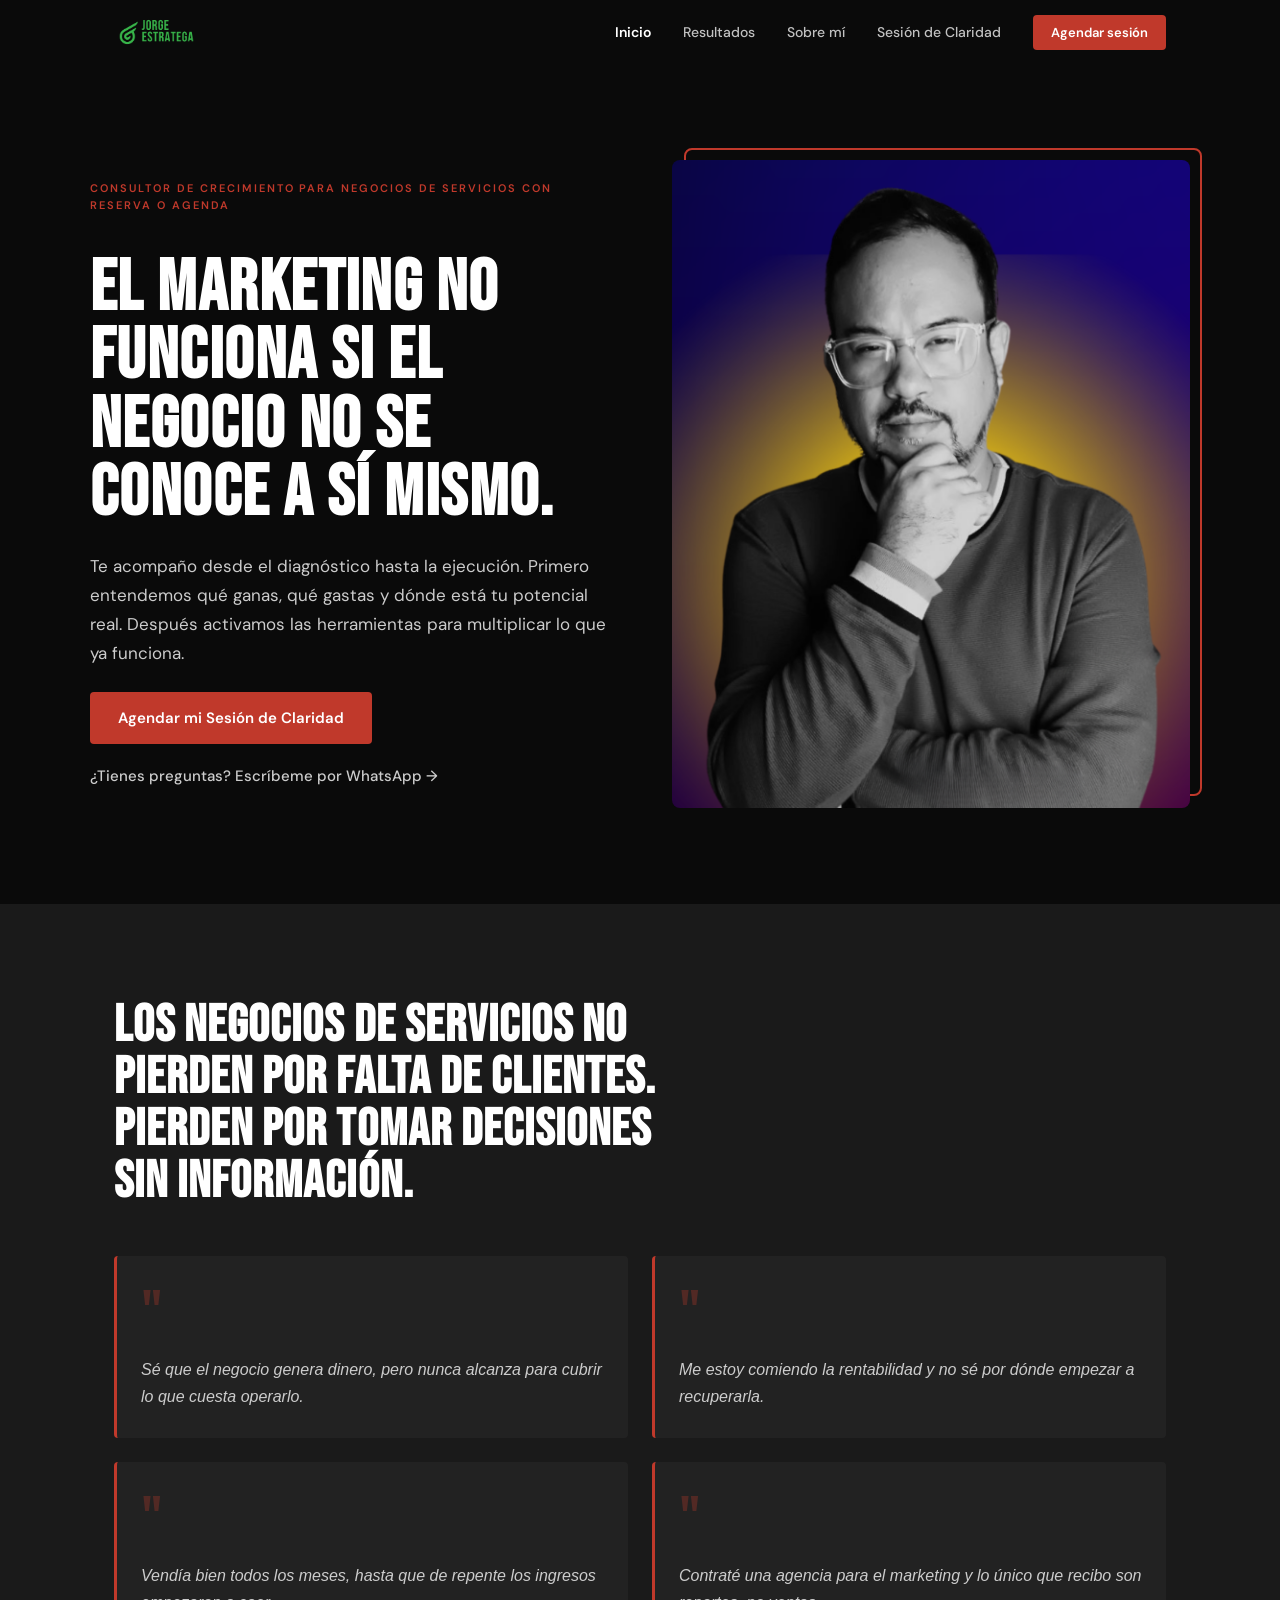
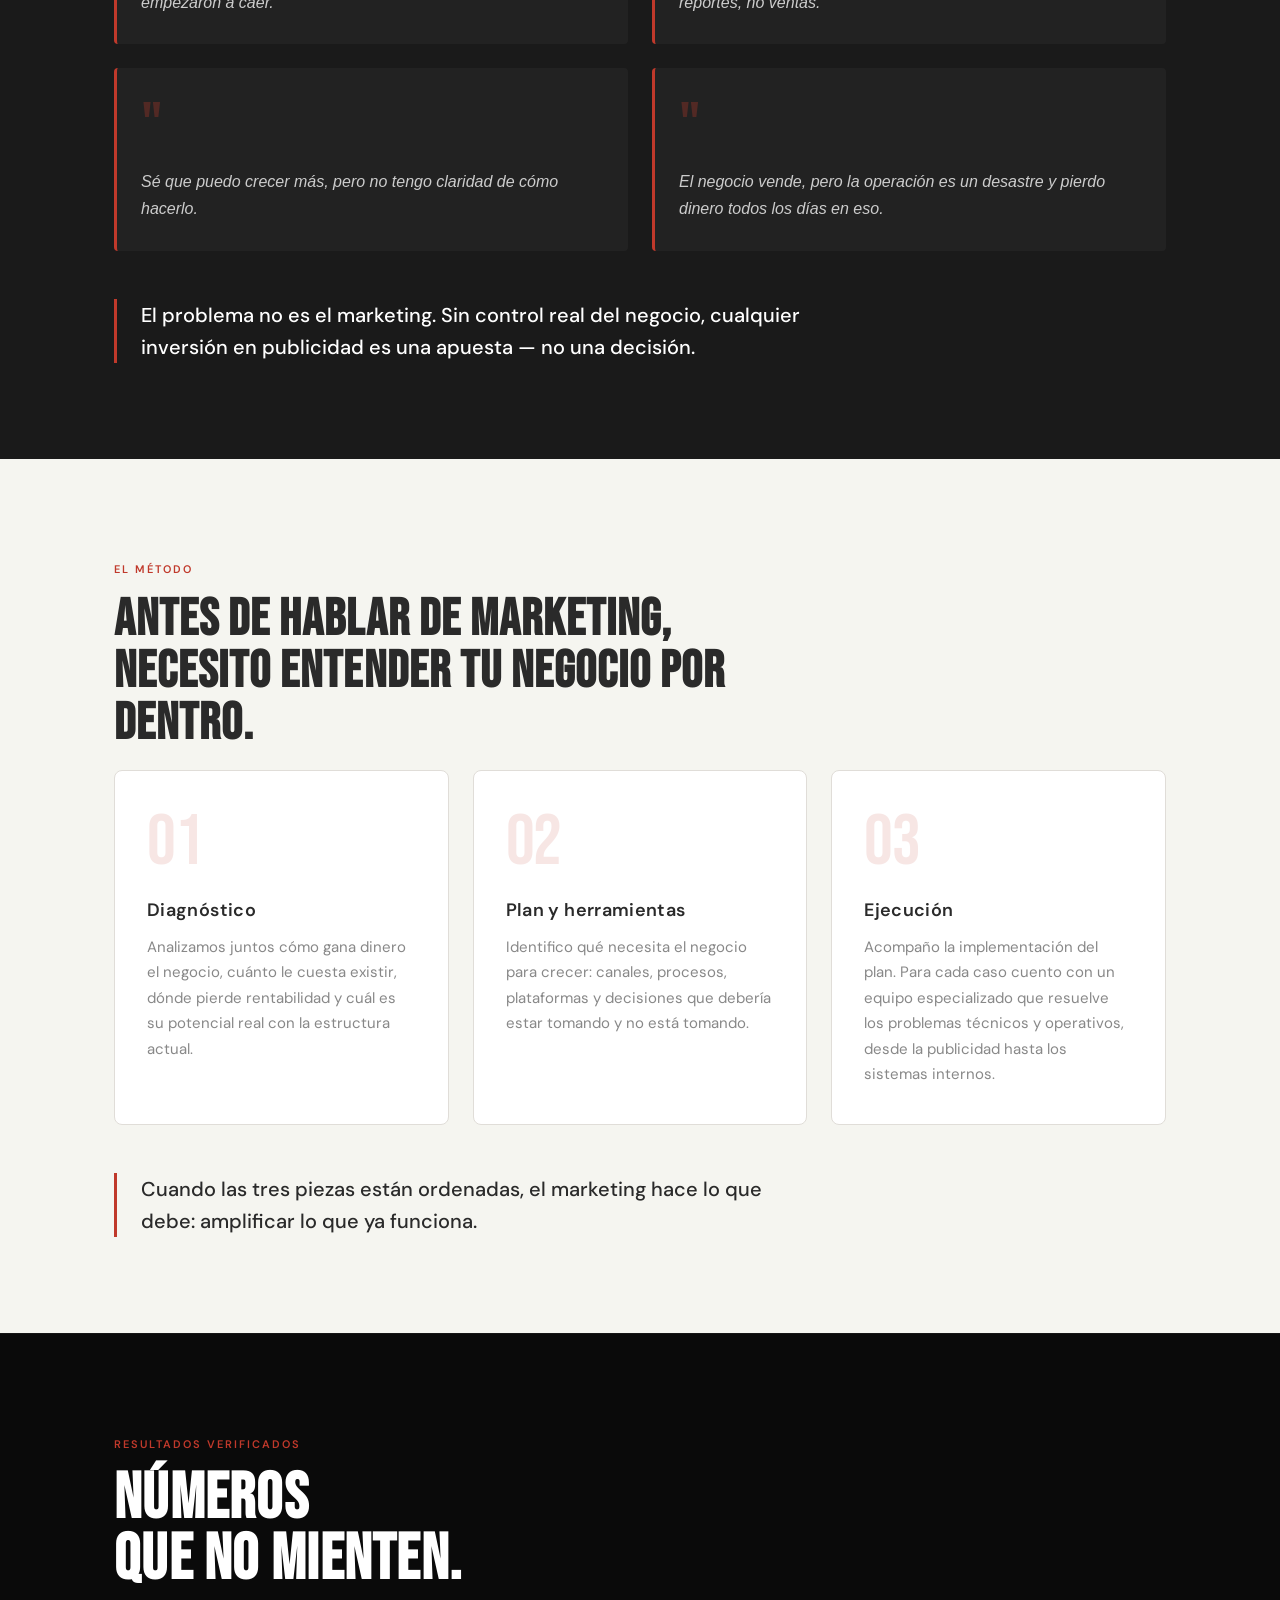
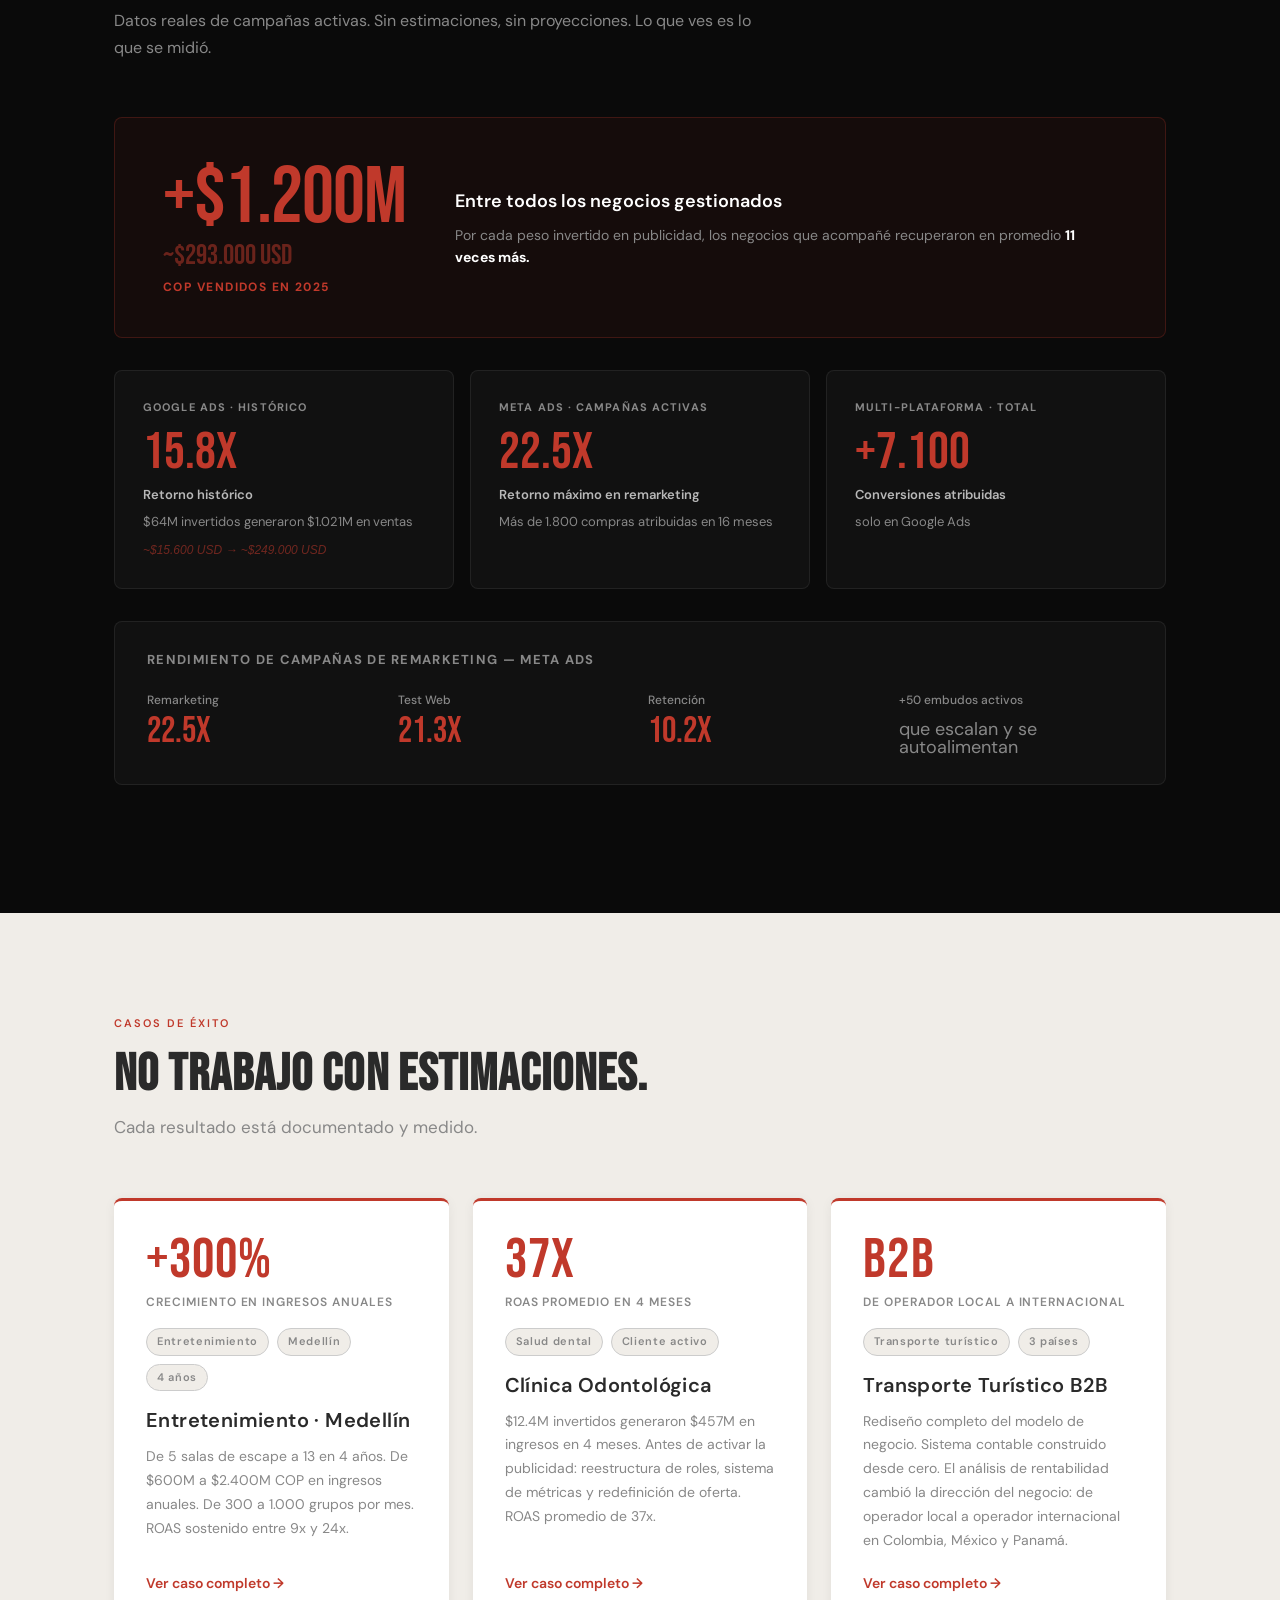
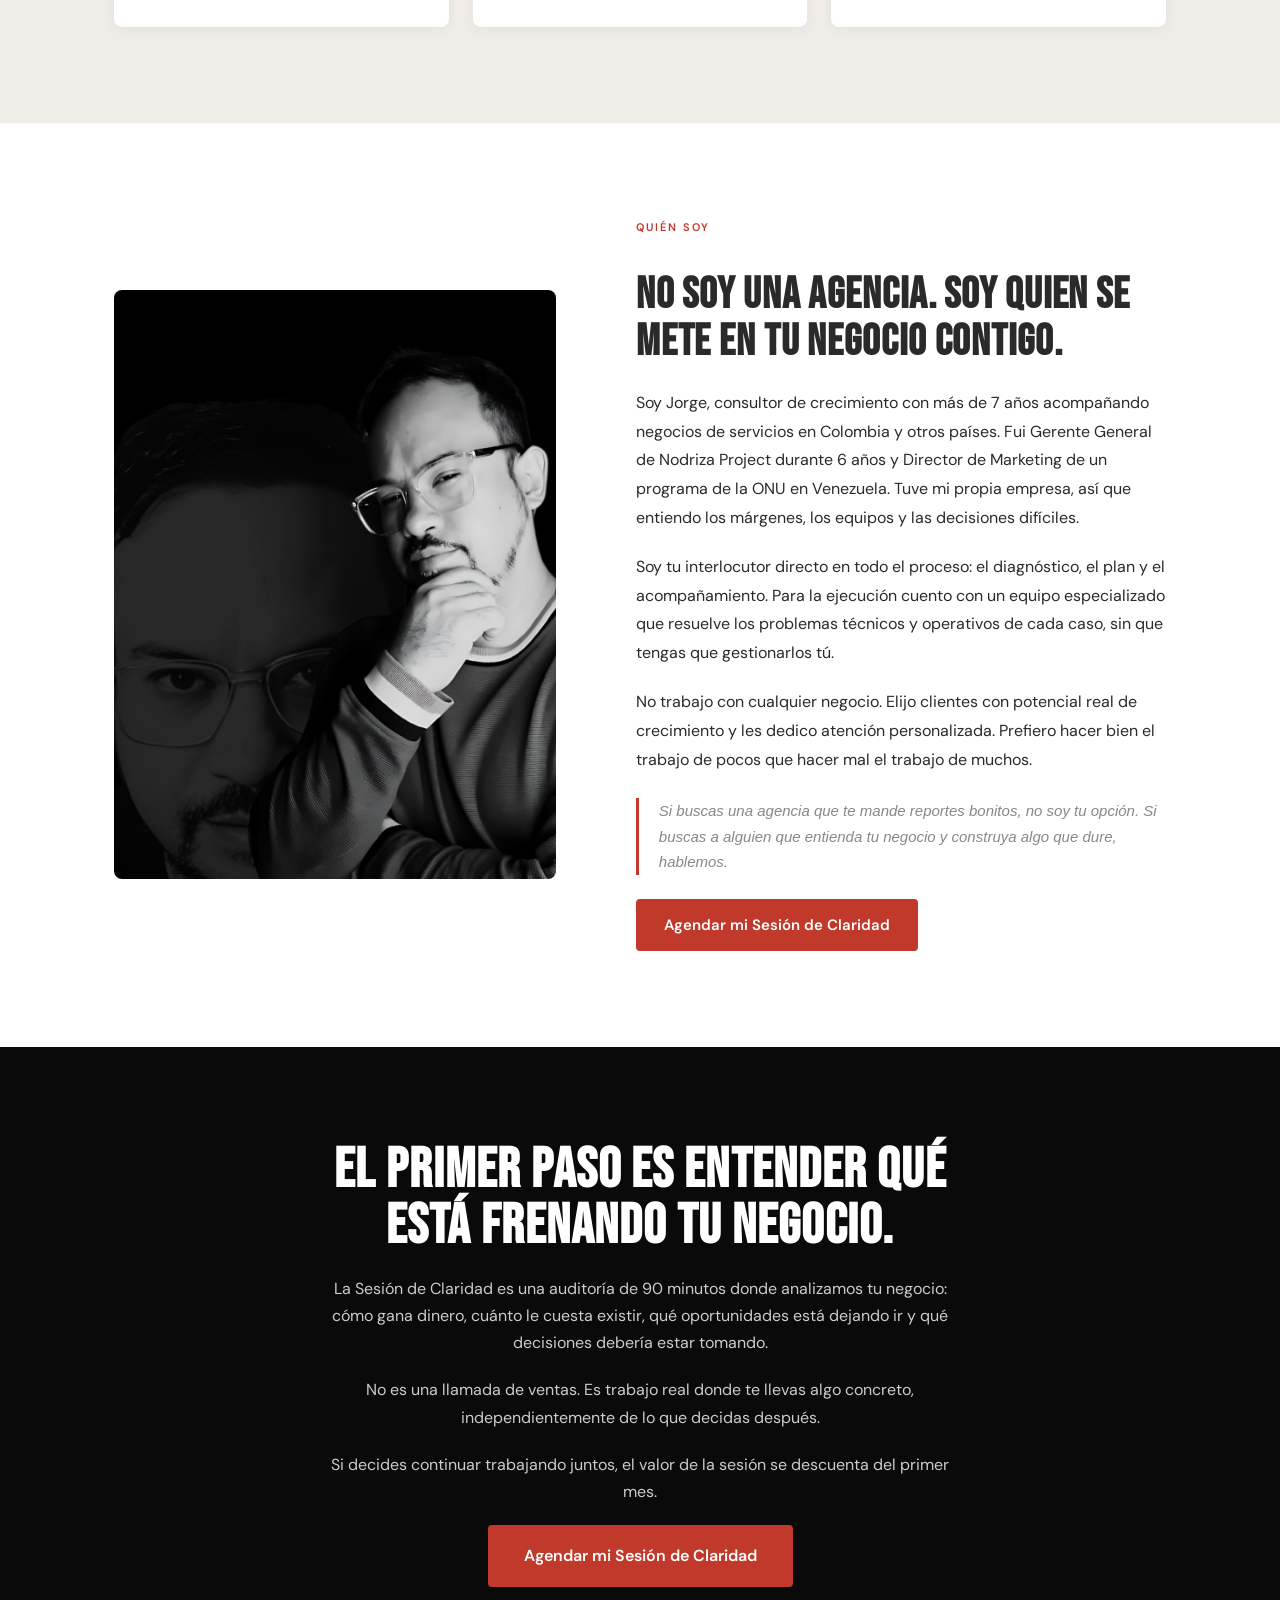
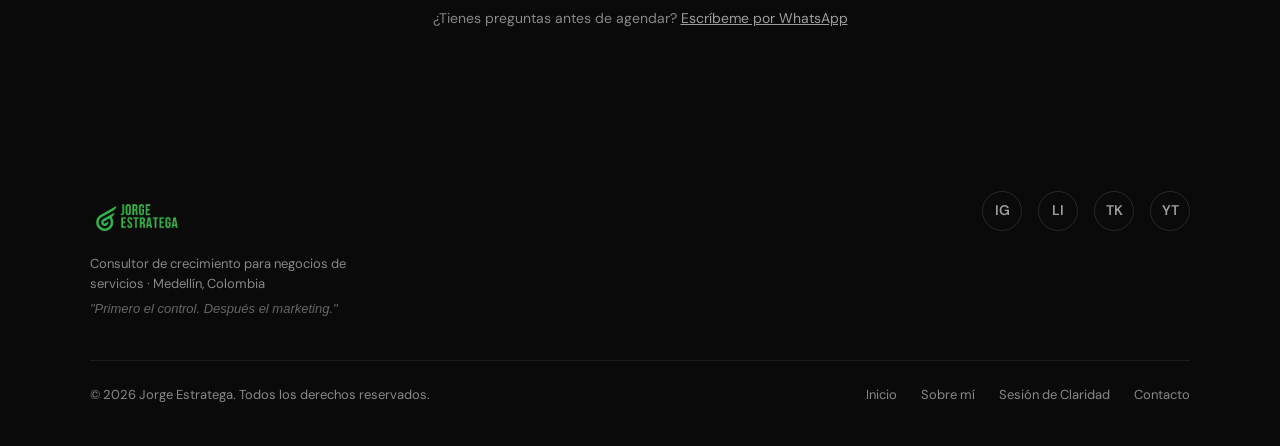
==== commit 9b06b172: "Add files via upload" ====
--- a/index.html
+++ b/index.html
@@ -1,4 +1,4 @@
-<!DOCTYPE html>
+﻿<!DOCTYPE html>
 <html lang="es">
 <head>
   <meta charset="UTF-8" />
@@ -36,7 +36,7 @@
 </head>
 <body>
 
-  <nav>
+<nav>
     <div class="nav-inner">
       <a href="index.html" class="nav-logo"><img src="img/logo-jorge-estratega.png" alt="Jorge Estratega" class="logo-img" /></a>
       <ul class="nav-links" role="list">
@@ -50,7 +50,7 @@
         <span></span><span></span><span></span>
       </button>
     </div>
-    <div class="nav-mobile" role="navigation" aria-label="Menú móvil">
+    <div class="nav-mobile">
       <a href="index.html">Inicio</a>
       <a href="index.html#resultados">Resultados</a>
       <a href="sobre-mi.html">Sobre mí</a>
@@ -83,7 +83,7 @@
     <section class="section-problema">
       <div class="container">
         <h2 class="fade-in">Los negocios de servicios no pierden por falta de clientes. Pierden por tomar decisiones sin información.</h2>
-        <div class="problem-grid" style="grid-template-columns: repeat(2, 1fr);">
+        <div class="problem-grid">
           <div class="problem-card fade-in fade-in-delay-1">
             <span class="quote-mark">"</span>
             <p>Sé que el negocio genera dinero, pero nunca alcanza para cubrir lo que cuesta operarlo.</p>
@@ -204,7 +204,6 @@
           </div>
         </div>
 
-        <p class="metricas-disclaimer fade-in">Datos reales, clientes confidenciales. Los resultados provienen de cuentas publicitarias activas bajo gestión directa. Los nombres de los clientes se omiten por acuerdo de confidencialidad. Los datos de casos específicos están disponibles en la sección de resultados. Equivalencias en USD a tasa aproximada de $4.100 COP por dólar.</p>
       </div>
     </section>
 
@@ -323,3 +322,4 @@
   <script src="js/main.js"></script>
 </body>
 </html>
+
--- a/css/styles.css
+++ b/css/styles.css
@@ -2244,8 +2244,30 @@
   .hero-sub { font-size: 16px; }
 
   /* PROBLEMA */
-  .problem-grid { grid-template-columns: 1fr; }
-  .section-problema h2 { font-size: 40px; }
+  .problem-grid {
+    grid-template-columns: 1fr;
+    gap: 10px;
+  }
+  .section-problema h2 { font-size: 36px; }
+  .problem-card {
+    padding: 16px 18px;
+    display: flex;
+    flex-direction: row;
+    align-items: flex-start;
+    gap: 12px;
+  }
+  .quote-mark {
+    font-size: 36px;
+    line-height: 1;
+    margin-bottom: 0;
+    flex-shrink: 0;
+    opacity: 0.4;
+  }
+  .problem-card p {
+    font-size: 14px;
+    line-height: 1.55;
+    padding-top: 2px;
+  }
 
   /* SAC */
   .sac-grid { grid-template-columns: 1fr; }
